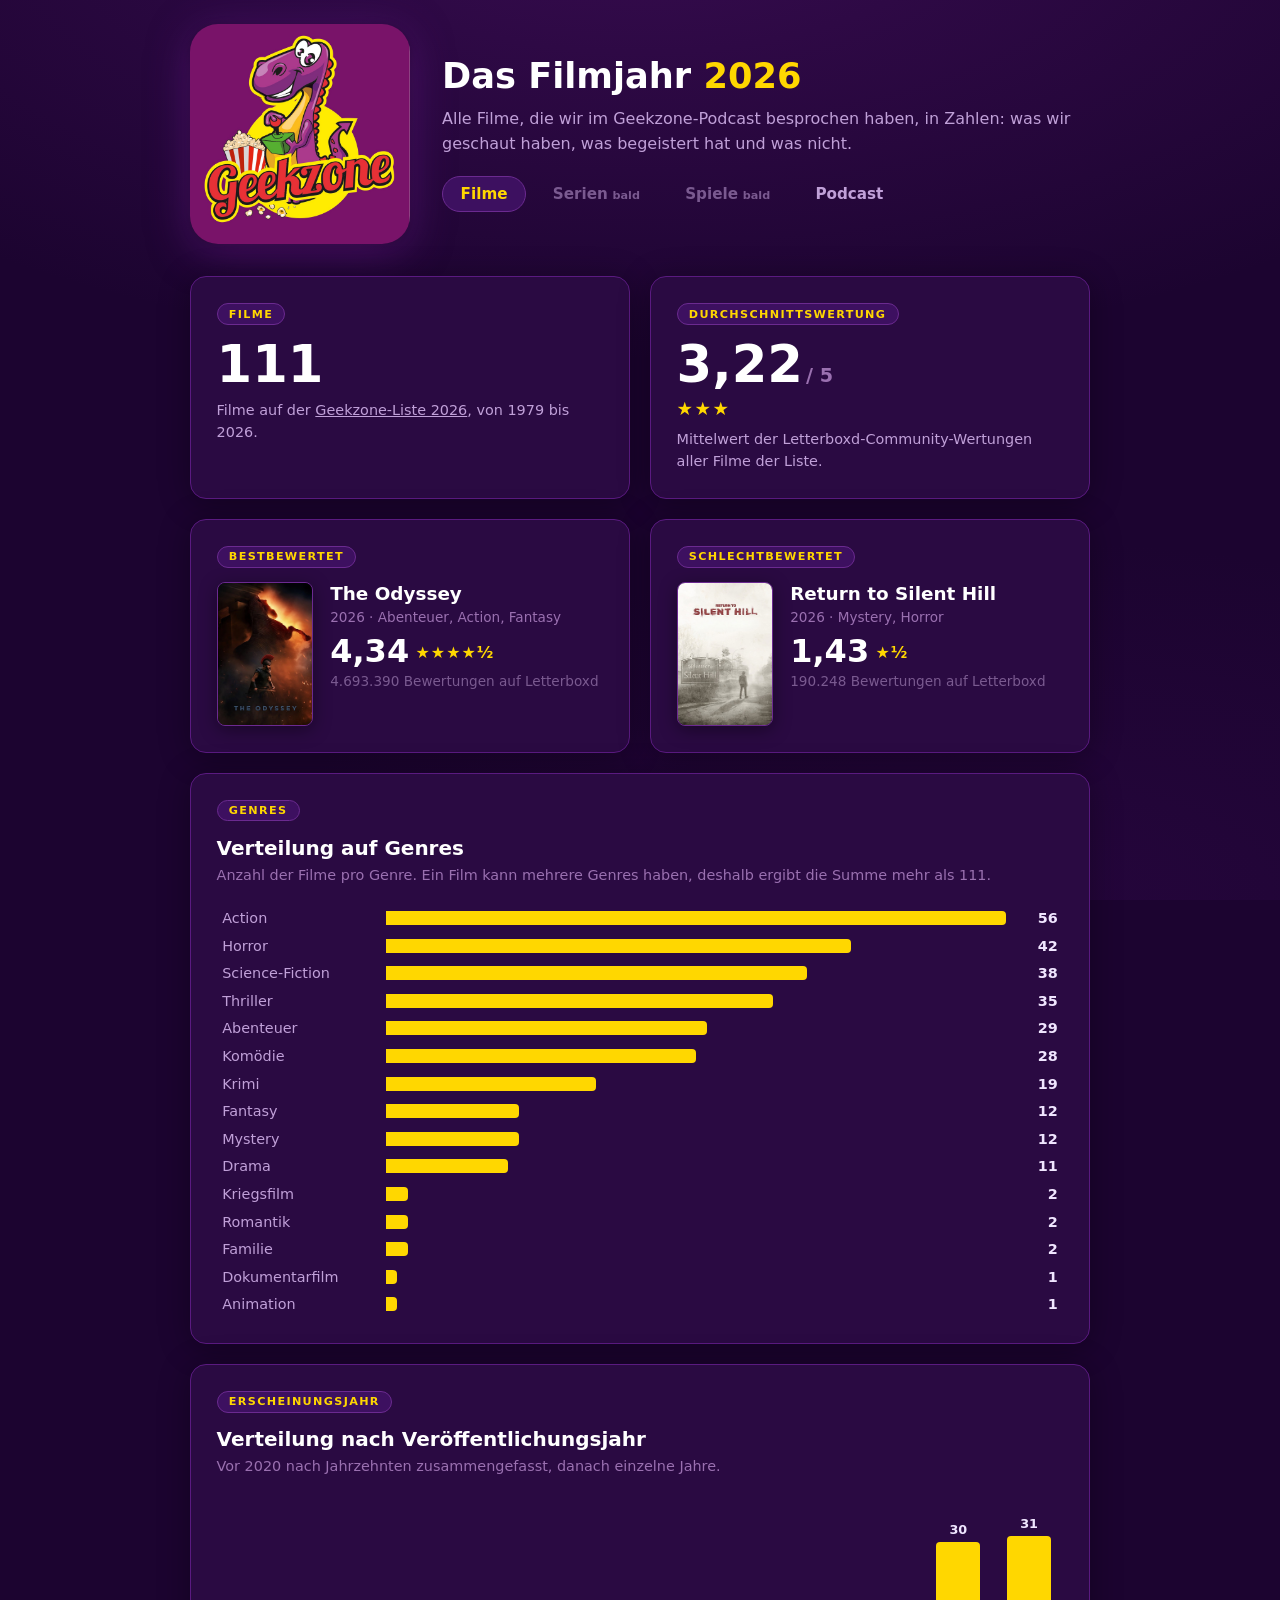
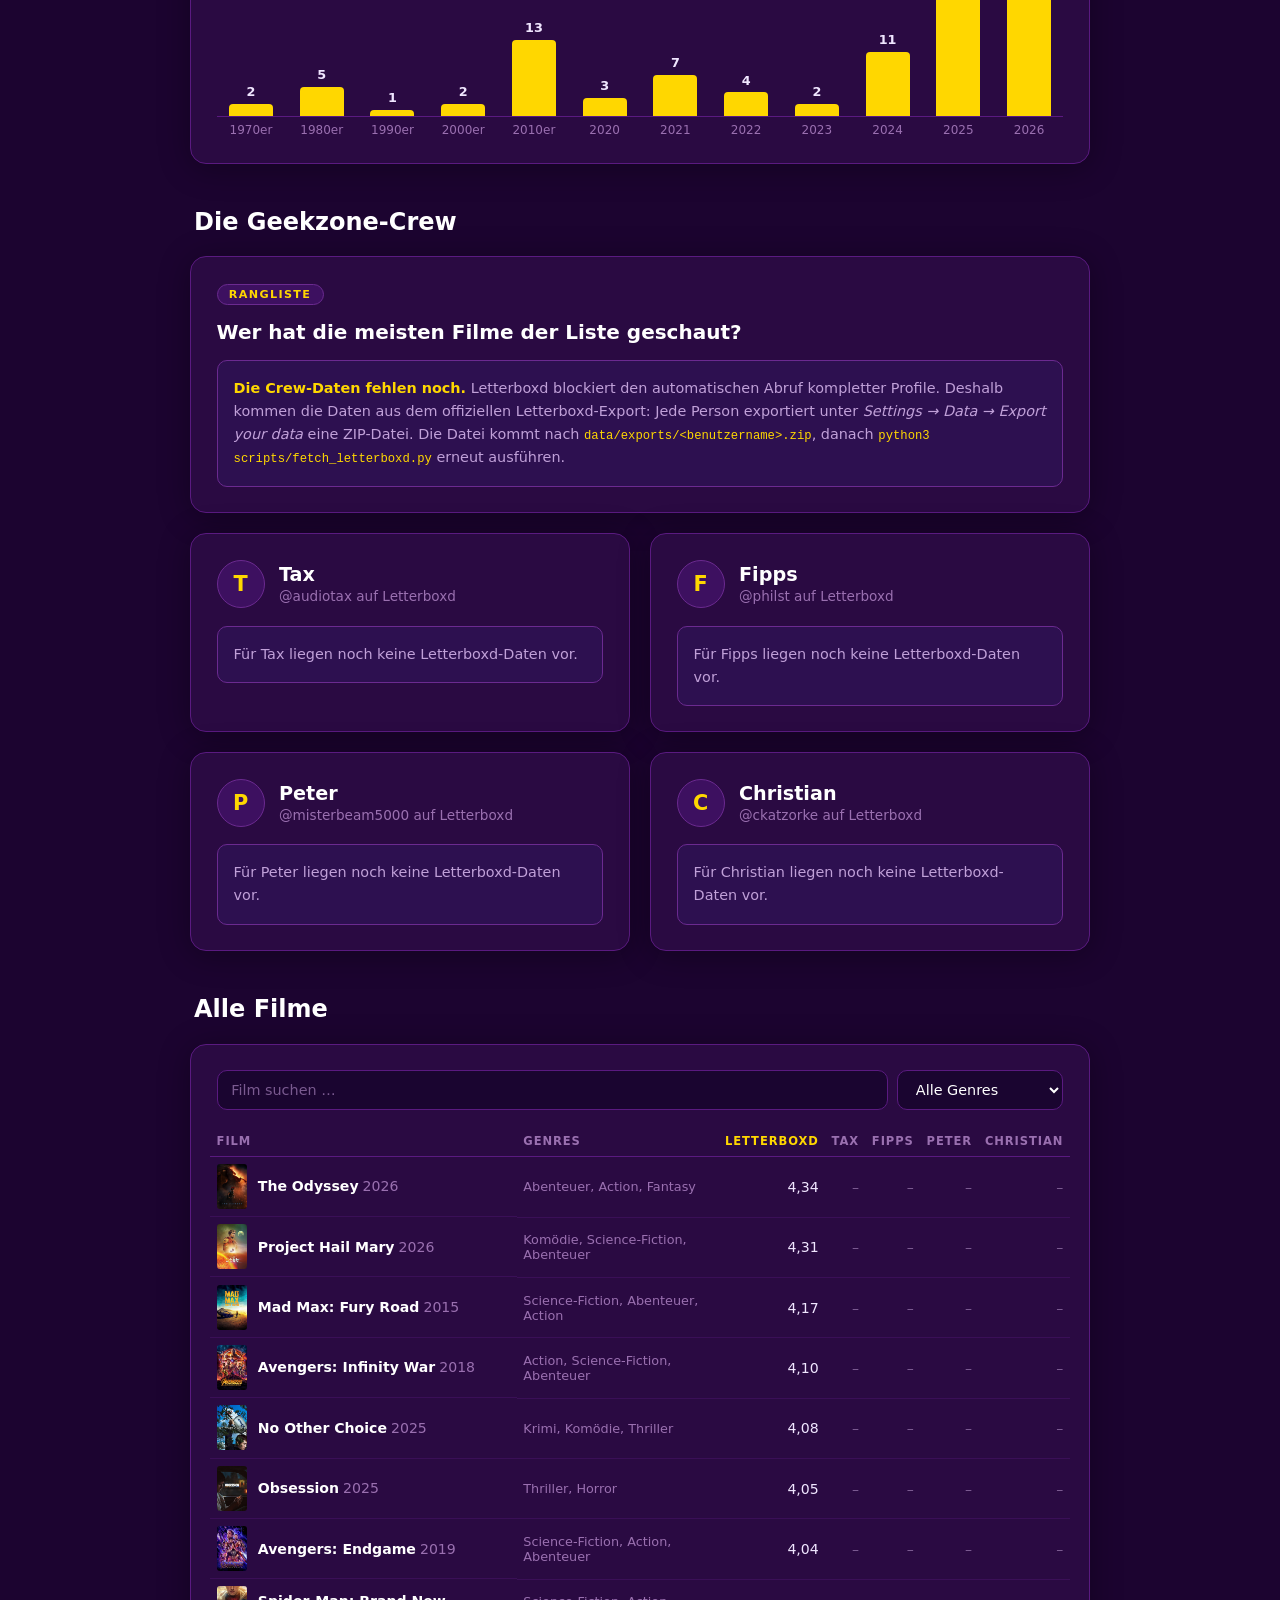
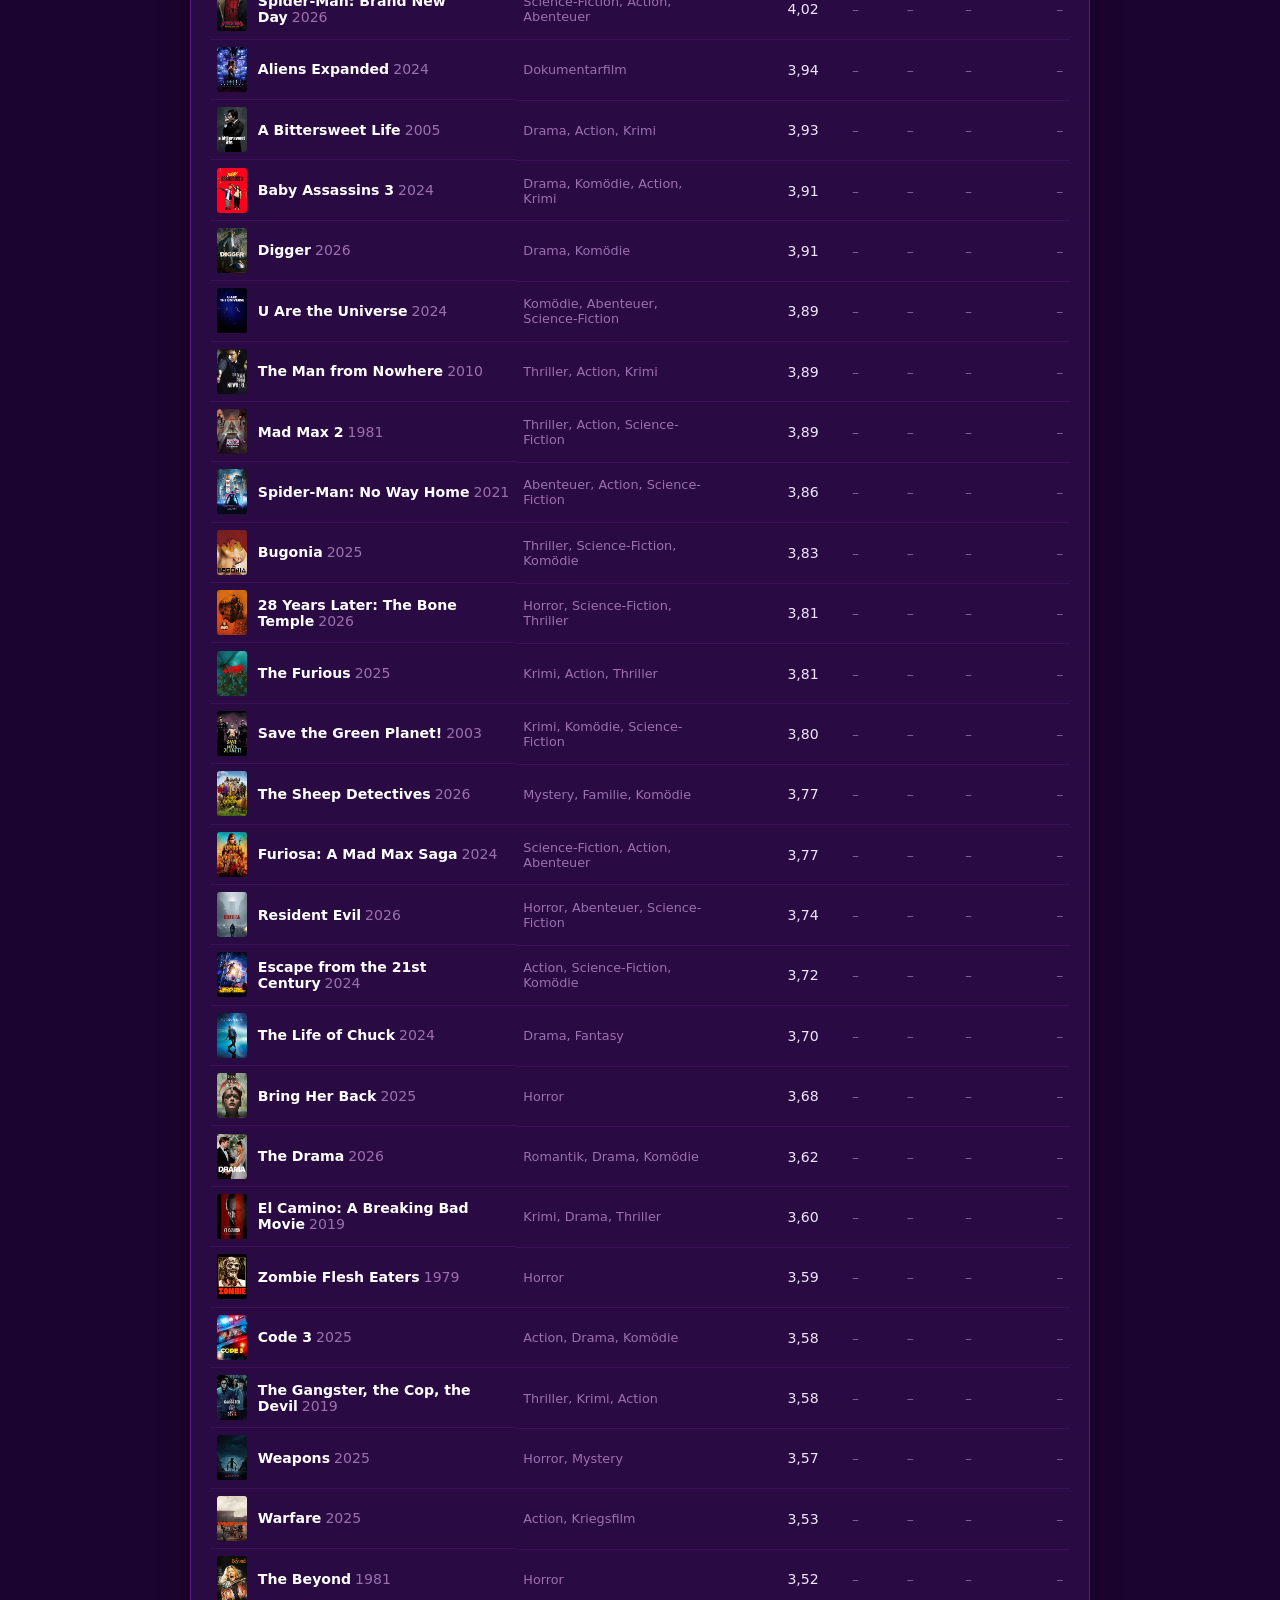
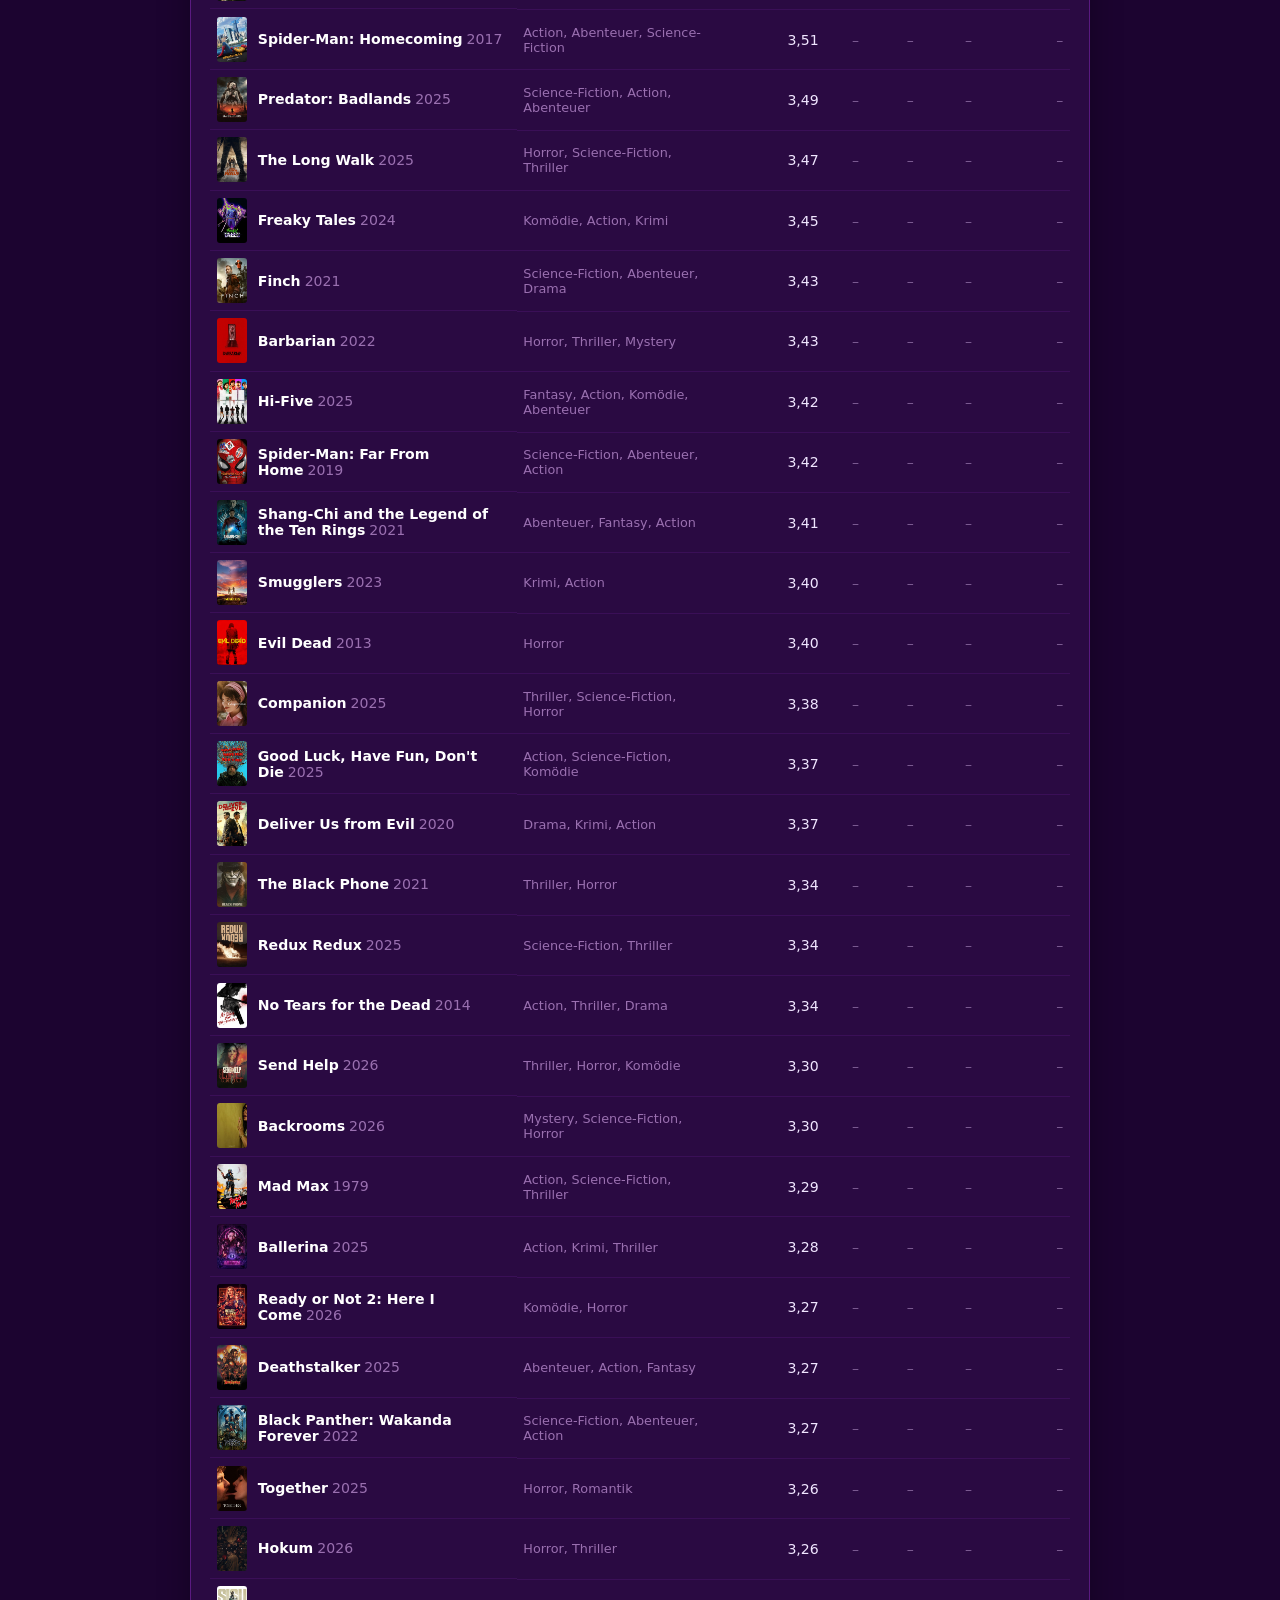
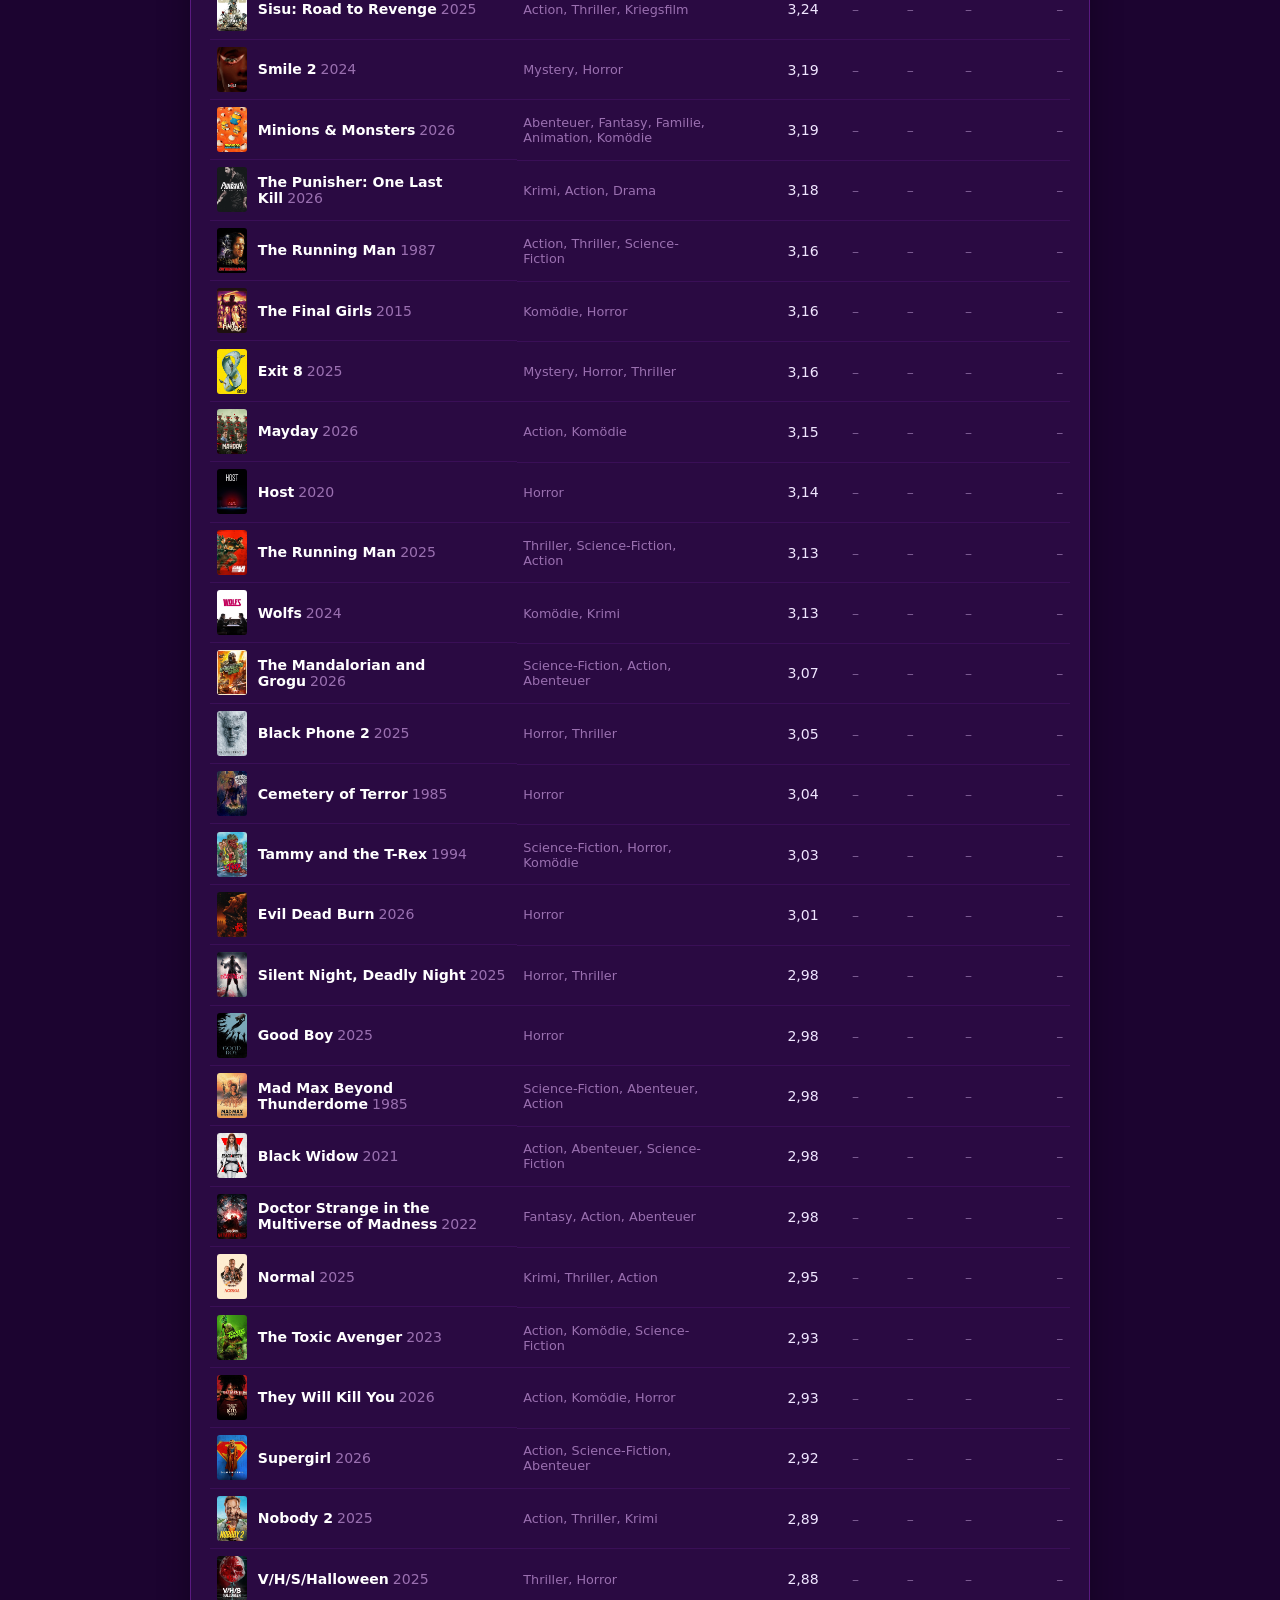
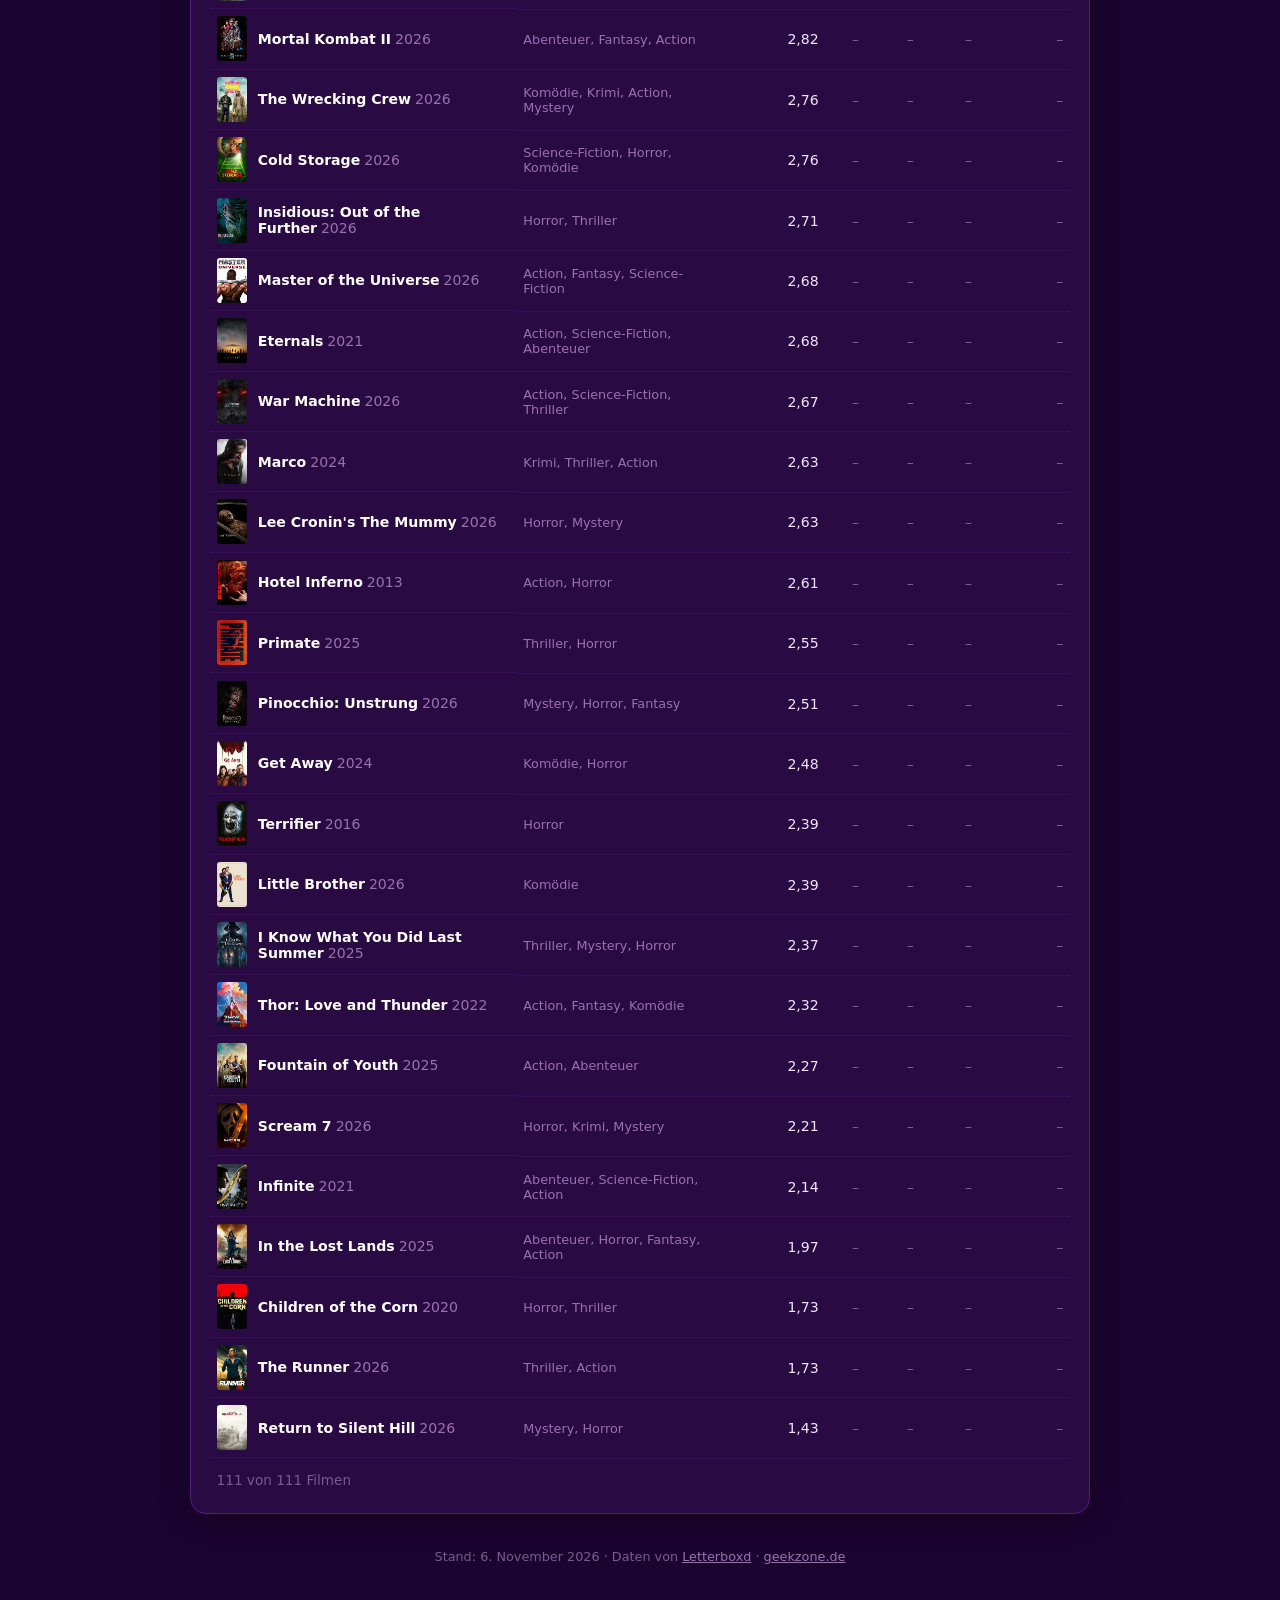
==== index.html @ 9881fae4 "initial" ====
<!doctype html>
<html lang="de">
<head>
<meta charset="utf-8">
<meta name="viewport" content="width=device-width, initial-scale=1">
<title>Geekzone Filmjahr 2026</title>
<meta name="description" content="Der Jahresrückblick des Geekzone-Podcasts: alle besprochenen Filme 2026 in Zahlen.">
<link rel="icon" href="assets/logo.jpg">
<style>
  :root {
    --bg: #1c0430;
    --surface: #2a0a42;
    --surface-2: #1a0530;
    --chip: #3d1060;
    --border: #5a1a80;
    --border-2: #6b2a90;
    --ink: #f0e6ff;
    --ink-2: #c0a0d8;
    --ink-3: #9a70b0;
    --muted: #7a5a90;
    --gold: #FFD700;
    --gold-hi: #ffe033;
    --bar-track: #3d1060;
  }
  *, *::before, *::after { box-sizing: border-box; margin: 0; padding: 0; }
  html { -webkit-text-size-adjust: 100%; }
  body {
    font-family: system-ui, -apple-system, sans-serif;
    background: var(--bg);
    background-image:
      radial-gradient(ellipse 80% 50% at 50% -10%, #6b1a8c55, transparent),
      radial-gradient(ellipse 60% 40% at 80% 100%, #3d0a5c44, transparent);
    background-attachment: fixed;
    color: var(--ink);
    min-height: 100vh;
    display: flex;
    flex-direction: column;
    align-items: center;
    padding: 0 1rem 3rem;
  }
  a { color: inherit; }
  img { display: block; }

  /* Header – wie geekzone.de */
  .hero-header {
    width: 100%; max-width: 900px;
    display: flex; align-items: center; gap: 2rem;
    padding: 1.5rem 0 2rem;
  }
  .hero-logo { flex: 0 0 30%; max-width: 220px; }
  .hero-logo img {
    width: 100%; height: auto; aspect-ratio: 1;
    border-radius: 28px;
    box-shadow: 0 8px 40px #6b1a8c88, 0 2px 8px #00000066;
  }
  .hero-text { flex: 1; min-width: 0; }
  .hero-text h1 { font-size: 2.2rem; font-weight: 800; color: #fff; line-height: 1.15; margin-bottom: .6rem; }
  .hero-text h1 .yr { color: var(--gold); }
  .hero-text p { color: var(--ink-2); line-height: 1.6; margin-bottom: 1.2rem; }
  .hero-nav { display: flex; gap: .5rem; flex-wrap: wrap; }
  .hero-nav a, .hero-nav span {
    text-decoration: none; font-weight: 700; font-size: .95rem;
    padding: .5rem 1.1rem; border-radius: 999px;
    color: var(--ink-2); border: 1px solid transparent;
    transition: color .15s, border-color .15s, background .15s;
  }
  .hero-nav a:hover { color: #fff; }
  .hero-nav .active { color: var(--gold); background: var(--chip); border-color: var(--border-2); }
  .hero-nav .soon { color: var(--muted); cursor: default; }
  .hero-nav .soon small { font-weight: 600; font-size: .7rem; margin-left: .3rem; }
  @media (max-width: 680px) {
    .hero-header { flex-direction: column; text-align: center; padding-top: 1rem; gap: 1.2rem; }
    .hero-logo { flex: none; width: 45%; max-width: 170px; }
    .hero-text h1 { font-size: 1.8rem; }
    .hero-nav { justify-content: center; }
  }

  main { width: 100%; max-width: 900px; display: flex; flex-direction: column; gap: 1.25rem; }

  .card {
    background: var(--surface);
    border: 1px solid var(--border);
    border-radius: 16px;
    padding: 1.6rem;
    box-shadow: 0 4px 32px #00000055;
    min-width: 0;
  }
  .card-label {
    display: inline-block; font-size: .7rem; font-weight: 700;
    text-transform: uppercase; letter-spacing: .12em;
    color: var(--gold); background: var(--chip);
    border: 1px solid var(--border-2); border-radius: 999px;
    padding: .2rem .7rem; margin-bottom: .9rem;
  }
  h2 { font-size: 1.25rem; font-weight: 800; color: #fff; margin-bottom: .3rem; }
  .sub { color: var(--ink-3); font-size: .9rem; margin-bottom: 1.2rem; line-height: 1.5; }
  .muted { color: var(--muted); font-size: .85rem; }
  .section-title { margin: 1.5rem 0 -.25rem; padding: 0 .25rem; }
  .section-title h2 { font-size: 1.5rem; }

  /* KPI-Reihe */
  .kpis { display: grid; grid-template-columns: repeat(2, minmax(0, 1fr)); gap: 1.25rem; }
  .kpi .num { font-size: 3.2rem; font-weight: 800; color: #fff; line-height: 1; font-variant-numeric: tabular-nums; }
  .kpi .num small { font-size: 1.2rem; color: var(--ink-3); font-weight: 700; margin-left: .2rem; }
  .kpi .stars { color: var(--gold); font-size: 1.15rem; letter-spacing: .08em; margin-top: .5rem; }
  .kpi p { color: var(--ink-2); margin-top: .6rem; font-size: .9rem; line-height: 1.5; }

  /* Top / Flop */
  .duo { display: grid; grid-template-columns: repeat(2, minmax(0, 1fr)); gap: 1.25rem; }
  .feature { display: flex; gap: 1.1rem; align-items: flex-start; }
  .feature img {
    width: 96px; aspect-ratio: 2/3; height: auto; flex-shrink: 0;
    border-radius: 8px; border: 1px solid var(--border-2);
    box-shadow: 0 4px 18px #00000066; background: var(--surface-2);
  }
  .feature h3 { font-size: 1.15rem; font-weight: 800; color: #fff; line-height: 1.25; }
  .feature h3 a { text-decoration: none; }
  .feature h3 a:hover { color: var(--gold); }
  .feature .meta { color: var(--ink-3); font-size: .85rem; margin: .25rem 0 .6rem; }
  .feature .score { font-size: 2rem; font-weight: 800; color: #fff; font-variant-numeric: tabular-nums; line-height: 1; }
  .feature .score .stars { color: var(--gold); font-size: 1rem; margin-left: .4rem; letter-spacing: .06em; vertical-align: middle; }
  .feature + .feature { margin-top: 1rem; padding-top: 1rem; border-top: 1px solid var(--border); }

  @media (max-width: 680px) {
    .kpis, .duo { grid-template-columns: minmax(0, 1fr); }
    .card { padding: 1.25rem; }
    .kpi .num { font-size: 2.6rem; }
  }

  /* Balkendiagramme */
  .bars { display: flex; flex-direction: column; gap: 2px; }
  .bar-row {
    display: grid; grid-template-columns: 9.5rem minmax(0, 1fr) 2.5rem;
    align-items: center; gap: .75rem;
    padding: .3rem .35rem; border-radius: 6px; cursor: default;
  }
  .bar-row:hover, .bar-row:focus-visible { background: #ffffff0d; outline: none; }
  .bar-label { color: var(--ink-2); font-size: .9rem; white-space: nowrap; overflow: hidden; text-overflow: ellipsis; }
  .bar-track { height: 14px; position: relative; }
  .bar-fill {
    position: absolute; left: 0; top: 0; bottom: 0;
    background: var(--gold); border-radius: 0 4px 4px 0; min-width: 3px;
  }
  .bar-row:hover .bar-fill { background: var(--gold-hi); }
  .bar-val { text-align: right; color: var(--ink); font-weight: 700; font-size: .9rem; font-variant-numeric: tabular-nums; }
  @media (max-width: 480px) { .bar-row { grid-template-columns: 7rem minmax(0, 1fr) 2rem; gap: .5rem; } }

  /* Säulen (Jahre) */
  .cols {
    display: grid; grid-auto-flow: column; grid-auto-columns: minmax(0, 1fr);
    gap: 2px; align-items: end; height: 220px;
    border-bottom: 1px solid var(--border);
  }
  .col { height: 100%; display: flex; flex-direction: column; justify-content: flex-end; align-items: center; cursor: default; border-radius: 6px 6px 0 0; padding: 0 3px; }
  .col:hover, .col:focus-visible { background: #ffffff0d; outline: none; }
  .col .v { font-size: .8rem; font-weight: 700; color: var(--ink); margin-bottom: .3rem; font-variant-numeric: tabular-nums; }
  .col .fill { width: 100%; max-width: 44px; background: var(--gold); border-radius: 4px 4px 0 0; min-height: 3px; }
  .col:hover .fill { background: var(--gold-hi); }
  .col-labels { display: grid; grid-auto-flow: column; grid-auto-columns: minmax(0, 1fr); gap: 2px; margin-top: .4rem; }
  .col-labels span { text-align: center; color: var(--ink-3); font-size: .75rem; white-space: nowrap; overflow: hidden; text-overflow: ellipsis; }
  @media (max-width: 480px) { .col .v { font-size: .7rem; } .col-labels span { font-size: .62rem; } }

  /* Tooltip */
  .tip {
    position: fixed; z-index: 10; pointer-events: none;
    max-width: 300px; padding: .65rem .8rem;
    background: var(--surface-2); border: 1px solid var(--border-2); border-radius: 10px;
    box-shadow: 0 8px 28px #000000aa;
    font-size: .82rem; color: var(--ink-2); line-height: 1.45;
    opacity: 0; transition: opacity .1s;
  }
  .tip.on { opacity: 1; }
  .tip strong { color: #fff; display: block; margin-bottom: .2rem; font-size: .9rem; }
  .tip .gold { color: var(--gold); font-weight: 700; }

  /* Podcaster */
  .ranking { display: flex; flex-direction: column; gap: .7rem; margin-bottom: .4rem; }
  .rank-row { display: grid; grid-template-columns: 2rem 6.5rem minmax(0, 1fr) 4.5rem; align-items: center; gap: .75rem; }
  .rank-pos { font-weight: 800; color: var(--ink-3); font-size: 1rem; text-align: center; }
  .rank-row.first .rank-pos { color: var(--gold); font-size: 1.3rem; }
  .rank-name { font-weight: 700; color: #fff; }
  .rank-name a { text-decoration: none; }
  .rank-name a:hover { color: var(--gold); }
  .rank-track { height: 18px; background: var(--bar-track); border-radius: 4px; overflow: hidden; }
  .rank-fill { height: 100%; background: var(--gold); border-radius: 0 4px 4px 0; }
  .rank-val { text-align: right; font-weight: 700; font-variant-numeric: tabular-nums; }
  .rank-val small { color: var(--muted); font-weight: 600; }
  @media (max-width: 480px) { .rank-row { grid-template-columns: 1.5rem 4.8rem minmax(0, 1fr) 3.8rem; gap: .5rem; } }

  .people { display: grid; grid-template-columns: repeat(2, minmax(0, 1fr)); gap: 1.25rem; }
  @media (max-width: 680px) { .people { grid-template-columns: minmax(0, 1fr); } }
  .person-head { display: flex; align-items: center; gap: .9rem; margin-bottom: 1.1rem; }
  .avatar {
    width: 48px; height: 48px; border-radius: 50%; flex-shrink: 0;
    display: grid; place-items: center;
    background: var(--chip); border: 1.5px solid var(--border-2);
    color: var(--gold); font-weight: 800; font-size: 1.3rem;
  }
  .person-head h3 { font-size: 1.2rem; font-weight: 800; color: #fff; }
  .person-head a { color: var(--ink-3); font-size: .85rem; text-decoration: none; }
  .person-head a:hover { color: var(--gold); }
  .person-stats { display: flex; gap: 1.5rem; margin-bottom: 1.1rem; flex-wrap: wrap; }
  .person-stats div { display: flex; flex-direction: column; }
  .person-stats b { font-size: 1.6rem; font-weight: 800; color: #fff; font-variant-numeric: tabular-nums; line-height: 1.1; }
  .person-stats span { font-size: .75rem; color: var(--ink-3); text-transform: uppercase; letter-spacing: .08em; }
  .pick { display: flex; gap: .8rem; align-items: center; padding: .6rem 0; border-top: 1px solid var(--border); }
  .pick img { width: 42px; aspect-ratio: 2/3; height: auto; border-radius: 5px; border: 1px solid var(--border-2); flex-shrink: 0; background: var(--surface-2); }
  .pick .tag { font-size: .68rem; font-weight: 700; text-transform: uppercase; letter-spacing: .1em; color: var(--ink-3); }
  .pick .t { color: #fff; font-weight: 700; line-height: 1.3; }
  .pick .t a { text-decoration: none; }
  .pick .t a:hover { color: var(--gold); }
  .pick .r { color: var(--gold); font-size: .85rem; white-space: nowrap; }
  .pick .more { color: var(--muted); font-size: .8rem; }
  .info-box {
    background: #2d1050; border: 1px solid var(--border-2); border-radius: 10px;
    padding: 1rem; color: var(--ink-2); font-size: .9rem; line-height: 1.6;
  }
  .info-box strong { color: var(--gold); }
  .info-box code { color: var(--gold); font-size: .85em; }

  /* Filmtabelle */
  .controls { display: flex; gap: .6rem; flex-wrap: wrap; margin-bottom: 1rem; }
  .controls input, .controls select {
    padding: .6rem .85rem; background: var(--surface-2);
    border: 1.5px solid var(--border); border-radius: 10px;
    color: #fff; font: inherit; font-size: .9rem; outline: none;
  }
  .controls input { flex: 1; min-width: 0; }
  .controls input:focus, .controls select:focus { border-color: var(--gold); }
  .controls input::placeholder { color: var(--muted); }
  .table-wrap { overflow-x: auto; margin: 0 -.4rem; }
  table { width: 100%; border-collapse: collapse; font-size: .88rem; }
  th {
    text-align: left; color: var(--ink-3); font-size: .72rem; font-weight: 700;
    text-transform: uppercase; letter-spacing: .08em;
    padding: .5rem .4rem; border-bottom: 1px solid var(--border); white-space: nowrap;
  }
  th button { all: unset; cursor: pointer; }
  th button:hover, th button:focus-visible { color: var(--gold); }
  th[aria-sort] button { color: var(--gold); }
  th.n, td.n { text-align: right; }
  td { padding: .45rem .4rem; border-bottom: 1px solid #5a1a8055; vertical-align: middle; }
  tr:hover td { background: #ffffff08; }
  td.film { display: flex; gap: .7rem; align-items: center; min-width: 210px; }
  td.film img { width: 30px; aspect-ratio: 2/3; height: auto; border-radius: 3px; flex-shrink: 0; }
  td.film a { color: #fff; font-weight: 700; text-decoration: none; }
  td.film a:hover { color: var(--gold); }
  td.film .y { color: var(--ink-3); font-weight: 400; margin-left: .25rem; }
  td.g { color: var(--ink-3); font-size: .8rem; min-width: 130px; }
  td.n { font-variant-numeric: tabular-nums; white-space: nowrap; }
  td .na { color: var(--muted); }
  td .seen { color: var(--ink-3); }
  td .top { color: var(--gold); font-weight: 700; }

  footer { width: 100%; max-width: 900px; margin-top: 2rem; text-align: center; color: var(--muted); font-size: .8rem; line-height: 1.7; }
  footer a { color: var(--ink-3); }
  footer a:hover { color: var(--gold); }
</style>
</head>
<body>

<header class="hero-header">
  <a href="https://www.geekzone.de/" class="hero-logo"><img src="assets/logo.jpg" alt="Geekzone"></a>
  <div class="hero-text">
    <h1>Das Filmjahr <span class="yr" id="yr">2026</span></h1>
    <p id="intro">Alle Filme, die wir im Geekzone-Podcast besprochen haben, in Zahlen: was wir geschaut haben, was begeistert hat und was nicht.</p>
    <nav class="hero-nav" aria-label="Rubriken">
      <span class="active">Filme</span>
      <span class="soon">Serien<small>bald</small></span>
      <span class="soon">Spiele<small>bald</small></span>
      <a href="https://www.geekzone.de/">Podcast</a>
    </nav>
  </div>
</header>

<main id="app">
  <noscript><div class="card"><p>Diese Seite braucht JavaScript.</p></div></noscript>
</main>

<footer id="footer"></footer>
<div class="tip" id="tip" role="tooltip"></div>

<script src="data/films-2026.js"></script>
<script>
(() => {
  const D = window.GZ_FILMS;
  const app = document.getElementById('app');
  if (!D) { app.innerHTML = '<div class="card"><p>Keine Daten gefunden. Bitte <code>python3 scripts/fetch_letterboxd.py</code> ausführen.</p></div>'; return; }

  const GENRE_DE = {
    'Action': 'Action', 'Adventure': 'Abenteuer', 'Animation': 'Animation', 'Comedy': 'Komödie',
    'Crime': 'Krimi', 'Documentary': 'Dokumentarfilm', 'Drama': 'Drama', 'Family': 'Familie',
    'Fantasy': 'Fantasy', 'History': 'Historie', 'Horror': 'Horror', 'Music': 'Musik',
    'Mystery': 'Mystery', 'Romance': 'Romantik', 'Science Fiction': 'Science-Fiction',
    'Thriller': 'Thriller', 'TV Movie': 'TV-Film', 'War': 'Kriegsfilm', 'Western': 'Western'
  };
  const gde = g => GENRE_DE[g] || g;
  const esc = s => String(s ?? '').replace(/[&<>"']/g, c => ({ '&': '&amp;', '<': '&lt;', '>': '&gt;', '"': '&quot;', "'": '&#39;' }[c]));
  const num = (v, d = 2) => v == null ? '–' : v.toLocaleString('de-DE', { minimumFractionDigits: d, maximumFractionDigits: d });
  const stars = v => {
    if (v == null) return '';
    const r = Math.round(v * 2) / 2;
    return '★'.repeat(Math.floor(r)) + (r % 1 ? '½' : '');
  };
  const bySlug = Object.fromEntries(D.films.map(f => [f.slug, f]));
  const S = D.stats;
  const people = D.podcasters;
  const order = ['audiotax', 'philst', 'misterbeam5000', 'ckatzorke'];
  const nameOf = Object.fromEntries(people.map(p => [p.user, p.name]));
  const fmtDate = iso => new Date(iso + 'T12:00:00').toLocaleDateString('de-DE', { day: 'numeric', month: 'long', year: 'numeric' });

  document.getElementById('yr').textContent = D.year;
  document.title = `Geekzone Filmjahr ${D.year}`;

  /* ---------- Bausteine ---------- */
  const feature = (f, label) => `
    <div class="feature">
      <a href="${esc(f.url)}" target="_blank" rel="noopener"><img src="${esc(f.poster)}" alt="" loading="lazy" width="96" height="144"></a>
      <div>
        <h3><a href="${esc(f.url)}" target="_blank" rel="noopener">${esc(f.title)}</a></h3>
        <div class="meta">${f.year ?? ''}${f.genres.length ? ' · ' + f.genres.slice(0, 3).map(gde).join(', ') : ''}</div>
        <div class="score">${num(f.lbRating)}<span class="stars" aria-hidden="true">${stars(f.lbRating)}</span></div>
        <div class="muted" style="margin-top:.4rem">${label}</div>
      </div>
    </div>`;

  const ex = S.lbExtremes;
  const ratingsCount = f => f.lbRatingCount ? `${f.lbRatingCount.toLocaleString('de-DE')} Bewertungen auf Letterboxd` : 'Letterboxd-Community';

  /* ---------- Jahre gruppieren: Jahrzehnte vor 2020, danach einzelne Jahre ---------- */
  const yearBuckets = (() => {
    const m = new Map();
    for (const f of D.films) {
      if (!f.year) continue;
      const key = f.year < 2020 ? `${Math.floor(f.year / 10) * 10}er` : String(f.year);
      const sortKey = f.year < 2020 ? Math.floor(f.year / 10) * 10 : f.year;
      if (!m.has(key)) m.set(key, { label: key, sort: sortKey, films: [] });
      m.get(key).films.push(f);
    }
    // Lücken bei Jahrzehnten/Jahren auffüllen, damit die Zeitachse ehrlich bleibt
    const keys = [...m.values()].map(b => b.sort);
    const min = Math.min(...keys), out = [];
    for (let d = Math.floor(min / 10) * 10; d < 2020; d += 10) { const k = `${d}er`; out.push(m.get(k) || { label: k, sort: d, films: [] }); }
    for (let y = 2020; y <= D.year; y++) { const k = String(y); out.push(m.get(k) || { label: k, sort: y, films: [] }); }
    return out;
  })();

  const genreFilms = g => D.films.filter(f => f.genres.includes(g));
  const titleList = (films, max = 8) => {
    const s = films.slice().sort((a, b) => (b.lbRating ?? 0) - (a.lbRating ?? 0));
    return s.slice(0, max).map(f => esc(f.title)).join('<br>') + (s.length > max ? `<br><span class="muted">… und ${s.length - max} weitere</span>` : '');
  };

  /* ---------- Podcaster ---------- */
  const anyData = people.some(p => p.hasData);
  const maxWatched = D.films.length;
  const ranking = people.slice().sort((a, b) => b.watched - a.watched);
  const pick = (slugs, value, tag) => {
    if (!slugs || !slugs.length) return `<div class="pick"><div><div class="tag">${tag}</div><div class="muted">noch nichts bewertet</div></div></div>`;
    const f = bySlug[slugs[0]];
    const more = slugs.length > 1 ? `<div class="more">gleichauf mit ${slugs.slice(1, 4).map(s => esc(bySlug[s].title)).join(', ')}${slugs.length > 4 ? ` und ${slugs.length - 4} weiteren` : ''}</div>` : '';
    return `<div class="pick">
      <img src="${esc(f.poster)}" alt="" loading="lazy" width="42" height="63">
      <div style="min-width:0">
        <div class="tag">${tag}</div>
        <div class="t"><a href="${esc(f.url)}" target="_blank" rel="noopener">${esc(f.title)}</a> <span class="r">${stars(value)} ${num(value, 1)}</span></div>
        ${more}
      </div></div>`;
  };

  const personCard = p => `
    <article class="card">
      <div class="person-head">
        <div class="avatar" aria-hidden="true">${esc(p.name[0])}</div>
        <div><h3>${esc(p.name)}</h3><a href="${esc(p.profile)}" target="_blank" rel="noopener">@${esc(p.user)} auf Letterboxd</a></div>
      </div>
      ${p.hasData ? `
      <div class="person-stats">
        <div><b>${p.watched}</b><span>gesehen</span></div>
        <div><b>${p.rated}</b><span>bewertet</span></div>
        <div><b>${num(p.avgRating)}</b><span>Ø Wertung</span></div>
      </div>
      ${pick(p.best, p.bestValue, 'Höchste Wertung')}
      ${pick(p.worst, p.worstValue, 'Niedrigste Wertung')}`
      : `<div class="info-box">Für ${esc(p.name)} liegen noch keine Letterboxd-Daten vor.</div>`}
    </article>`;

  /* ---------- Rendern ---------- */
  app.innerHTML = `
    <section class="kpis">
      <div class="card kpi">
        <span class="card-label">Filme</span>
        <div class="num">${S.count}</div>
        <p>Filme auf der <a href="${esc(D.listUrl)}" target="_blank" rel="noopener">Geekzone-Liste ${D.year}</a>, von ${Math.min(...D.films.map(f => f.year).filter(Boolean))} bis ${Math.max(...D.films.map(f => f.year).filter(Boolean))}.</p>
      </div>
      <div class="card kpi">
        <span class="card-label">Durchschnittswertung</span>
        <div class="num">${num(S.avgLbRating)}<small>/ 5</small></div>
        <div class="stars" aria-hidden="true">${stars(S.avgLbRating)}</div>
        <p>Mittelwert der Letterboxd-Community-Wertungen aller Filme der Liste.</p>
      </div>
    </section>

    <section class="duo">
      <div class="card">
        <span class="card-label">Bestbewertet</span>
        ${ex.best.map(s => feature(bySlug[s], ratingsCount(bySlug[s]))).join('')}
      </div>
      <div class="card">
        <span class="card-label">Schlechtbewertet</span>
        ${ex.worst.map(s => feature(bySlug[s], ratingsCount(bySlug[s]))).join('')}
      </div>
    </section>

    <section class="card">
      <span class="card-label">Genres</span>
      <h2>Verteilung auf Genres</h2>
      <p class="sub">Anzahl der Filme pro Genre. Ein Film kann mehrere Genres haben, deshalb ergibt die Summe mehr als ${S.count}.</p>
      <div class="bars" id="genres">
        ${(() => { const max = S.genres[0][1]; return S.genres.map(([g, n]) => `
          <div class="bar-row" tabindex="0" data-tip="genre" data-key="${esc(g)}">
            <span class="bar-label">${esc(gde(g))}</span>
            <span class="bar-track"><span class="bar-fill" style="width:${(n / max * 100).toFixed(1)}%"></span></span>
            <span class="bar-val">${n}</span>
          </div>`).join(''); })()}
      </div>
    </section>

    <section class="card">
      <span class="card-label">Erscheinungsjahr</span>
      <h2>Verteilung nach Veröffentlichungsjahr</h2>
      <p class="sub">Vor 2020 nach Jahrzehnten zusammengefasst, danach einzelne Jahre.</p>
      ${(() => { const max = Math.max(...yearBuckets.map(b => b.films.length)); return `
      <div class="cols" id="years">
        ${yearBuckets.map((b, i) => `
          <div class="col" tabindex="0" data-tip="year" data-key="${i}" aria-label="${esc(b.label)}: ${b.films.length} Filme">
            ${b.films.length ? `<span class="v">${b.films.length}</span>` : ''}
            <span class="fill" style="height:${b.films.length ? (b.films.length / max * 82).toFixed(1) : 0}%;${b.films.length ? '' : 'min-height:0'}"></span>
          </div>`).join('')}
      </div>
      <div class="col-labels" aria-hidden="true">${yearBuckets.map(b => `<span>${esc(b.label)}</span>`).join('')}</div>`; })()}
    </section>

    <div class="section-title"><h2>Die Geekzone-Crew</h2></div>

    <section class="card">
      <span class="card-label">Rangliste</span>
      <h2>Wer hat die meisten Filme der Liste geschaut?</h2>
      ${anyData ? `
      <p class="sub">Gesehene Filme von ${maxWatched} auf der Liste, unabhängig davon, wann sie geschaut wurden.</p>
      <div class="ranking">
        ${ranking.map((p, i) => `
          <div class="rank-row${i === 0 && p.watched > 0 ? ' first' : ''}">
            <span class="rank-pos">${p.hasData ? (i === 0 ? '🏆' : i + 1) : '–'}</span>
            <span class="rank-name"><a href="${esc(p.profile)}" target="_blank" rel="noopener">${esc(p.name)}</a></span>
            <span class="rank-track"><span class="rank-fill" style="width:${(p.watched / maxWatched * 100).toFixed(1)}%"></span></span>
            <span class="rank-val">${p.hasData ? `${p.watched} <small>(${Math.round(p.watched / maxWatched * 100)} %)</small>` : '<small>keine Daten</small>'}</span>
          </div>`).join('')}
      </div>` : `
      <div class="info-box" style="margin-top:1rem">
        <strong>Die Crew-Daten fehlen noch.</strong> Letterboxd blockiert den automatischen Abruf kompletter Profile.
        Deshalb kommen die Daten aus dem offiziellen Letterboxd-Export: Jede Person exportiert unter
        <em>Settings → Data → Export your data</em> eine ZIP-Datei. Die Datei kommt nach <code>data/exports/&lt;benutzername&gt;.zip</code>,
        danach <code>python3 scripts/fetch_letterboxd.py</code> erneut ausführen.
      </div>`}
    </section>

    <section class="people">
      ${order.map(u => people.find(p => p.user === u)).map(personCard).join('')}
    </section>

    <div class="section-title"><h2>Alle Filme</h2></div>
    <section class="card">
      <div class="controls">
        <input type="search" id="q" placeholder="Film suchen …" aria-label="Film suchen">
        <select id="genre" aria-label="Nach Genre filtern">
          <option value="">Alle Genres</option>
          ${S.genres.map(([g]) => `<option value="${esc(g)}">${esc(gde(g))}</option>`).join('')}
        </select>
      </div>
      <div class="table-wrap">
        <table>
          <thead><tr>
            <th data-k="title"><button>Film</button></th>
            <th>Genres</th>
            <th class="n" data-k="lbRating"><button>Letterboxd</button></th>
            ${order.map(u => `<th class="n" data-k="u:${u}"><button>${esc(nameOf[u])}</button></th>`).join('')}
          </tr></thead>
          <tbody id="rows"></tbody>
        </table>
      </div>
      <p class="muted" id="count" style="margin-top:.8rem"></p>
    </section>
  `;

  document.getElementById('footer').innerHTML = `
    Stand: ${fmtDate(D.generated)} · Daten von <a href="${esc(D.listUrl)}" target="_blank" rel="noopener">Letterboxd</a> ·
    <a href="https://www.geekzone.de/">geekzone.de</a>`;

  /* ---------- Tooltips ---------- */
  const tip = document.getElementById('tip');
  const tipHtml = el => {
    if (el.dataset.tip === 'genre') {
      const g = el.dataset.key, fs = genreFilms(g);
      return `<strong>${esc(gde(g))}</strong><span class="gold">${fs.length} Filme</span> · ${Math.round(fs.length / S.count * 100)} % der Liste<br>${titleList(fs)}`;
    }
    const b = yearBuckets[+el.dataset.key];
    if (!b.films.length) return `<strong>${esc(b.label)}</strong>Keine Filme`;
    return `<strong>${esc(b.label)}</strong><span class="gold">${b.films.length} ${b.films.length === 1 ? 'Film' : 'Filme'}</span><br>${titleList(b.films)}`;
  };
  const place = (x, y) => {
    const r = tip.getBoundingClientRect();
    let left = x + 14, top = y + 14;
    if (left + r.width > innerWidth - 8) left = x - r.width - 14;
    if (top + r.height > innerHeight - 8) top = y - r.height - 14;
    tip.style.left = Math.max(8, left) + 'px';
    tip.style.top = Math.max(8, top) + 'px';
  };
  const show = (el, x, y) => { tip.innerHTML = tipHtml(el); tip.classList.add('on'); place(x, y); };
  const hide = () => tip.classList.remove('on');
  app.addEventListener('pointermove', e => {
    const el = e.target.closest('[data-tip]');
    if (el) show(el, e.clientX, e.clientY); else hide();
  });
  app.addEventListener('pointerleave', hide);
  app.addEventListener('focusin', e => {
    const el = e.target.closest('[data-tip]');
    if (!el) return;
    const r = el.getBoundingClientRect();
    show(el, r.left + r.width / 2, r.top + r.height / 2);
  });
  app.addEventListener('focusout', hide);
  addEventListener('scroll', hide, { passive: true });

  /* ---------- Tabelle ---------- */
  let sortKey = 'lbRating', sortDir = -1;
  const val = (f, k) => k.startsWith('u:') ? f.ratings[k.slice(2)] : f[k];
  const cell = (f, u) => {
    if (!(u in f.ratings)) return '<span class="na">–</span>';
    const r = f.ratings[u];
    if (r == null) return '<span class="seen" title="gesehen, nicht bewertet">✓</span>';
    return `<span class="${r >= 4.5 ? 'top' : ''}">${num(r, 1)}</span>`;
  };
  const renderRows = () => {
    const q = document.getElementById('q').value.trim().toLowerCase();
    const g = document.getElementById('genre').value;
    const rows = D.films
      .filter(f => (!q || f.title.toLowerCase().includes(q)) && (!g || f.genres.includes(g)))
      .sort((a, b) => {
        let va = val(a, sortKey), vb = val(b, sortKey);
        if (sortKey === 'title') return sortDir * String(va).localeCompare(String(vb), 'de');
        if (va == null && vb == null) return 0;
        if (va == null) return 1;
        if (vb == null) return -1;
        return sortDir * (va - vb);
      });
    document.getElementById('rows').innerHTML = rows.map(f => `
      <tr>
        <td class="film"><img src="${esc(f.poster)}" alt="" loading="lazy" width="30" height="45"><span><a href="${esc(f.url)}" target="_blank" rel="noopener">${esc(f.title)}</a><span class="y">${f.year ?? ''}</span></span></td>
        <td class="g">${f.genres.map(gde).join(', ')}</td>
        <td class="n">${num(f.lbRating)}</td>
        ${order.map(u => `<td class="n">${cell(f, u)}</td>`).join('')}
      </tr>`).join('');
    document.getElementById('count').textContent = `${rows.length} von ${D.films.length} Filmen` + (anyData ? ' · ✓ = gesehen, aber nicht bewertet' : '');
    document.querySelectorAll('th[data-k]').forEach(th => {
      if (th.dataset.k === sortKey) th.setAttribute('aria-sort', sortDir > 0 ? 'ascending' : 'descending');
      else th.removeAttribute('aria-sort');
    });
  };
  document.querySelectorAll('th[data-k] button').forEach(btn => btn.addEventListener('click', () => {
    const k = btn.parentElement.dataset.k;
    if (k === sortKey) sortDir *= -1; else { sortKey = k; sortDir = k === 'title' ? 1 : -1; }
    renderRows();
  }));
  document.getElementById('q').addEventListener('input', renderRows);
  document.getElementById('genre').addEventListener('change', renderRows);
  renderRows();
})();
</script>
</body>
</html>
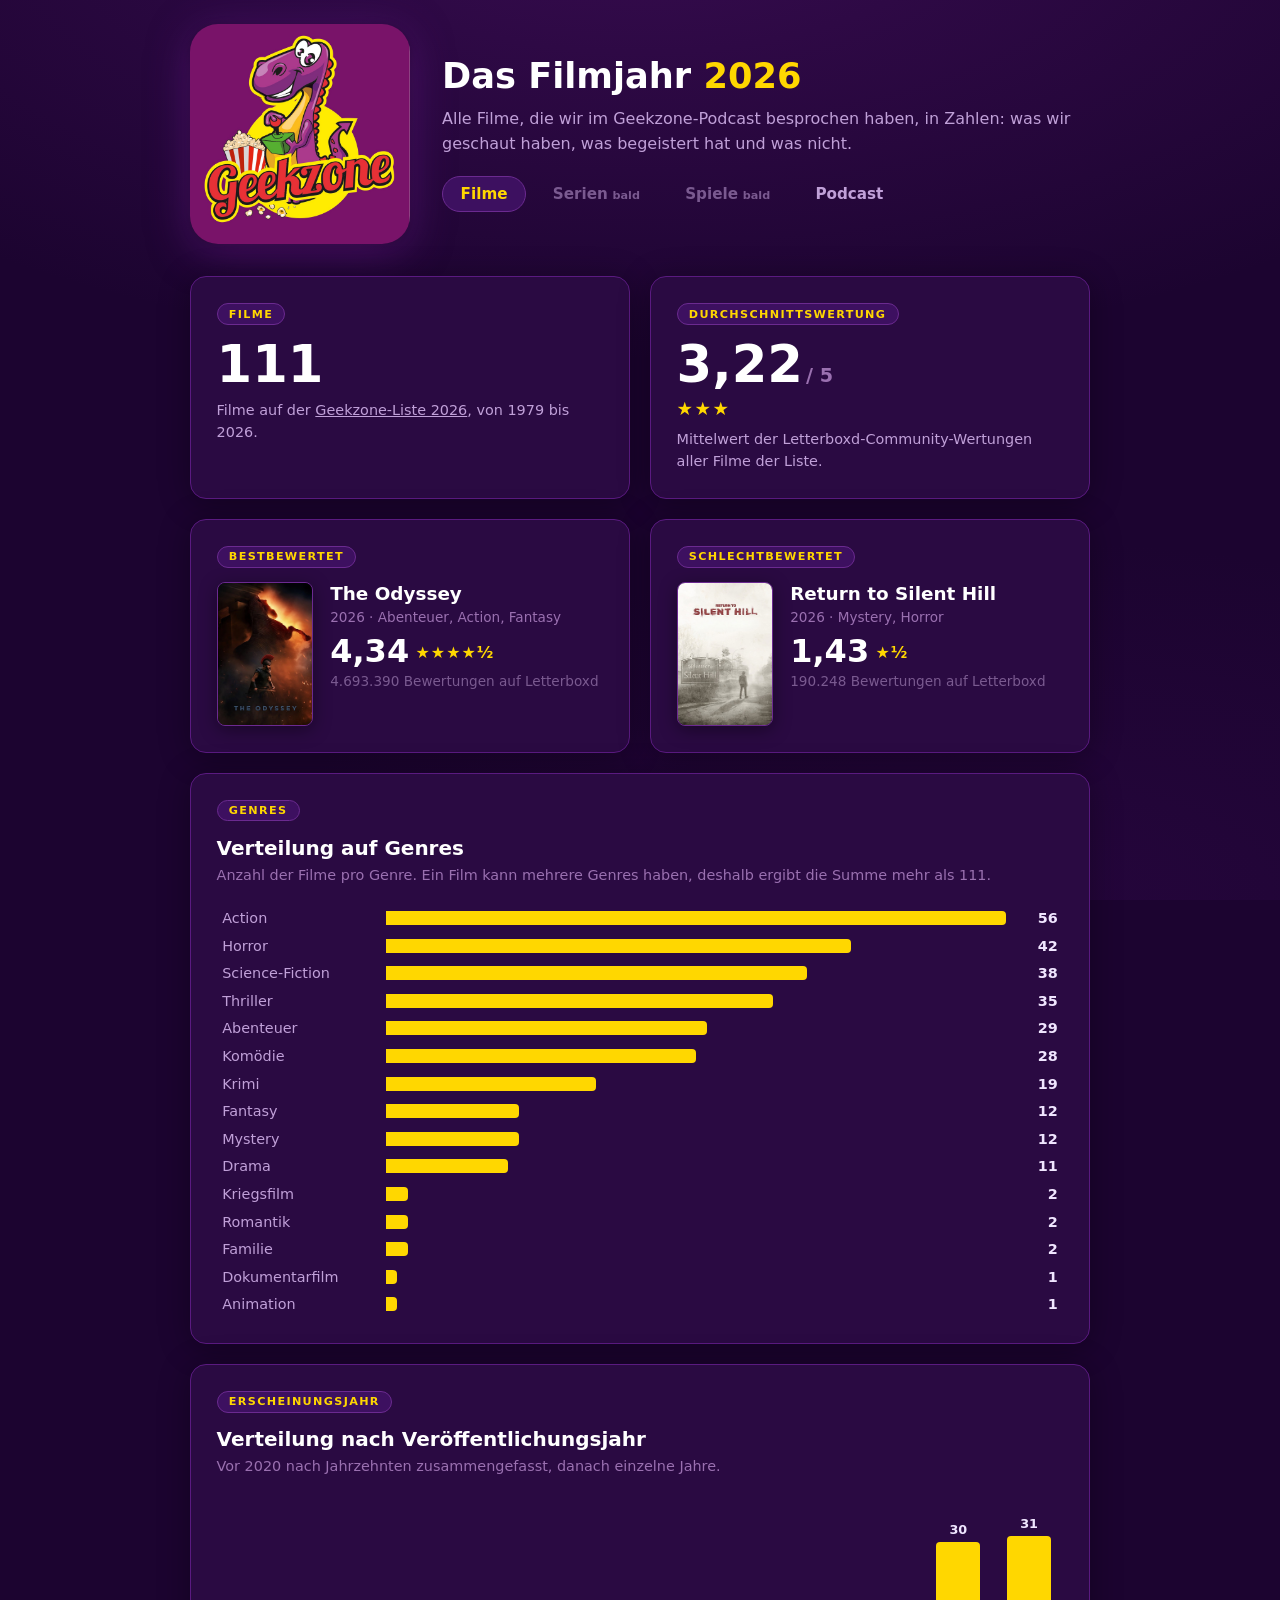
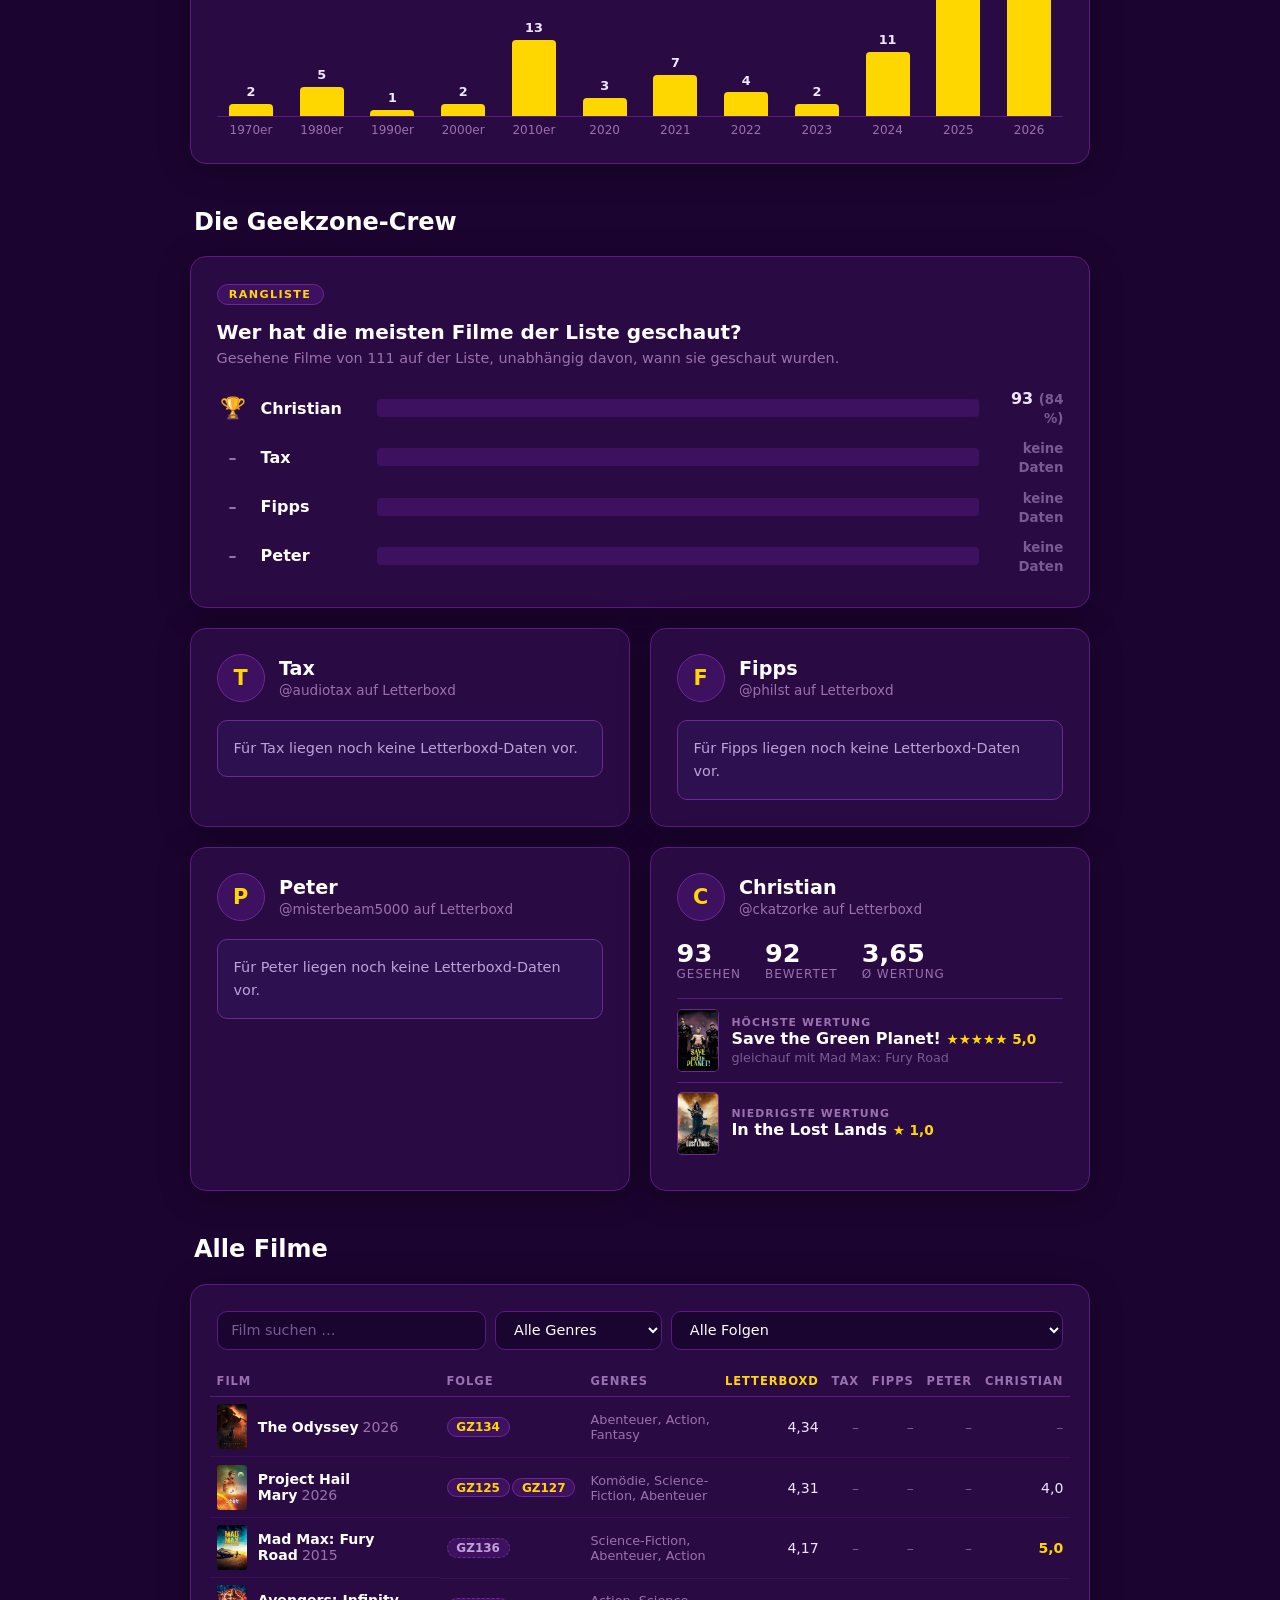
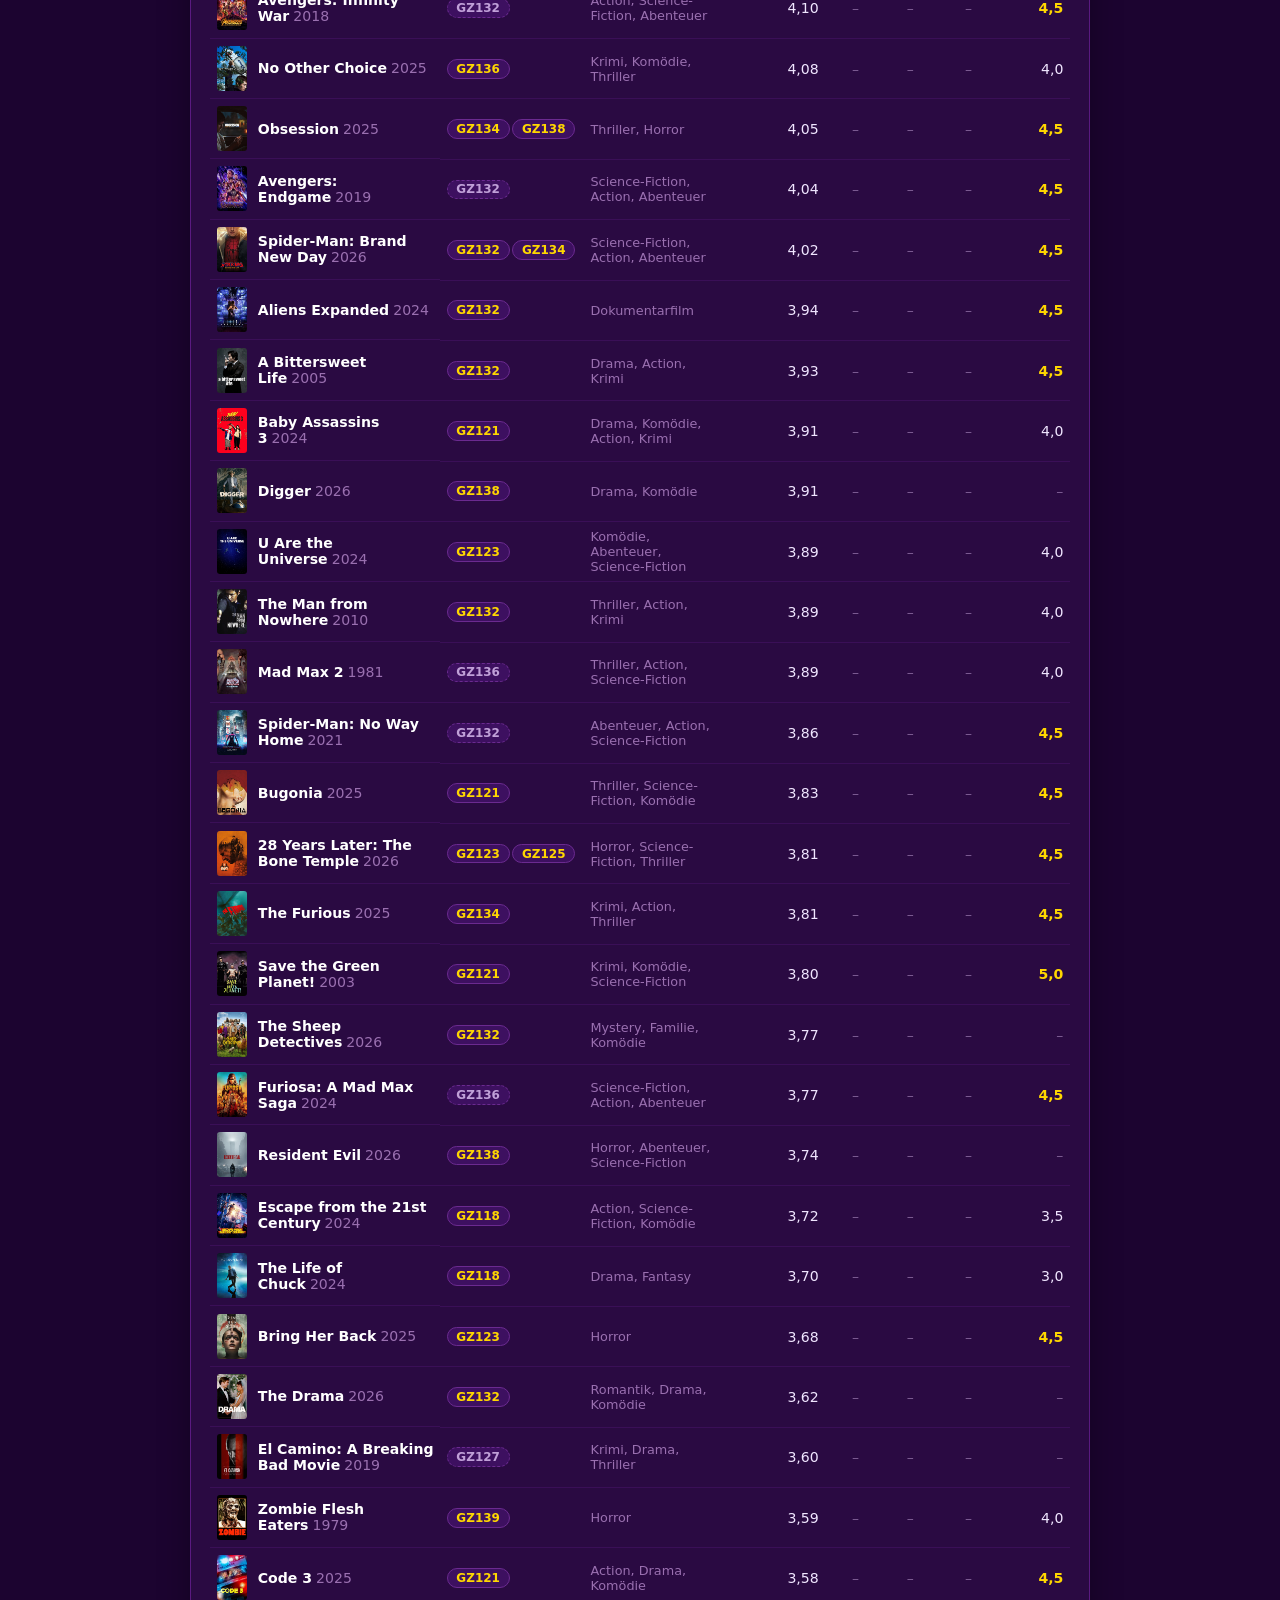
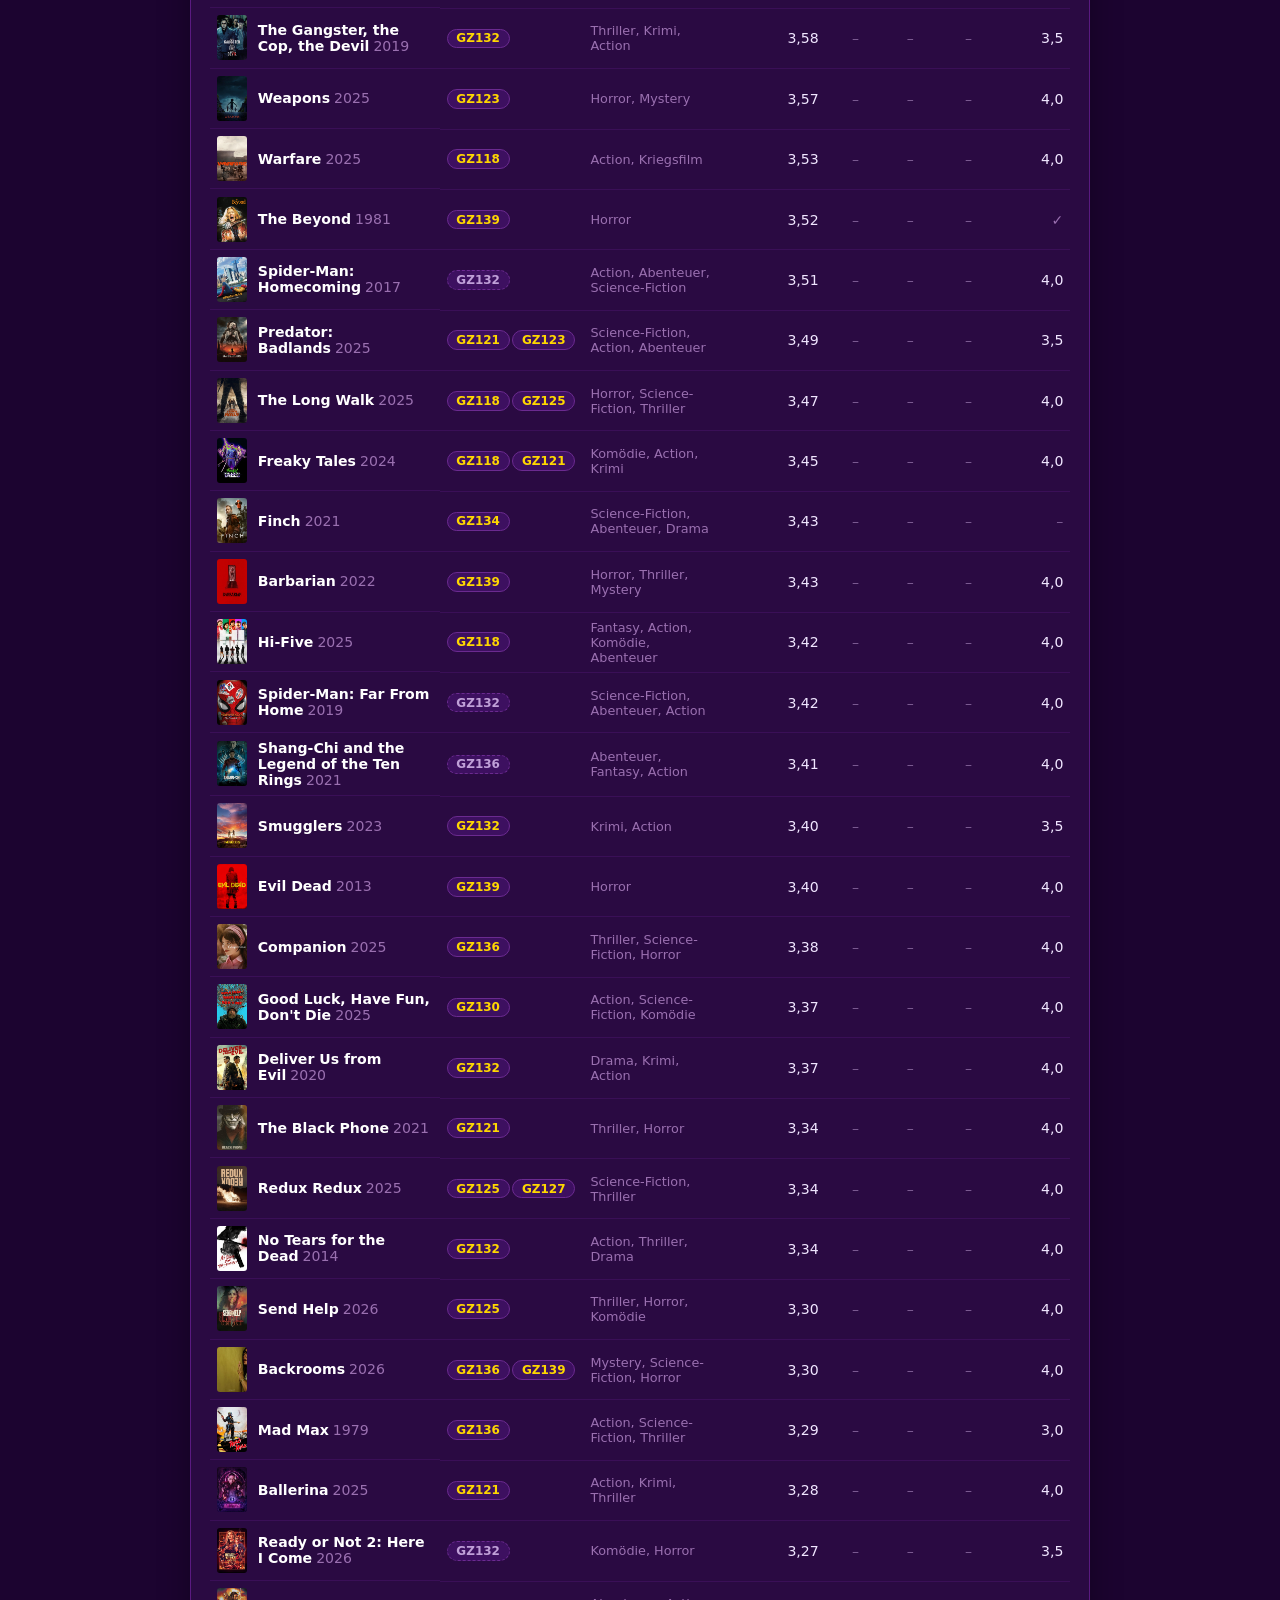
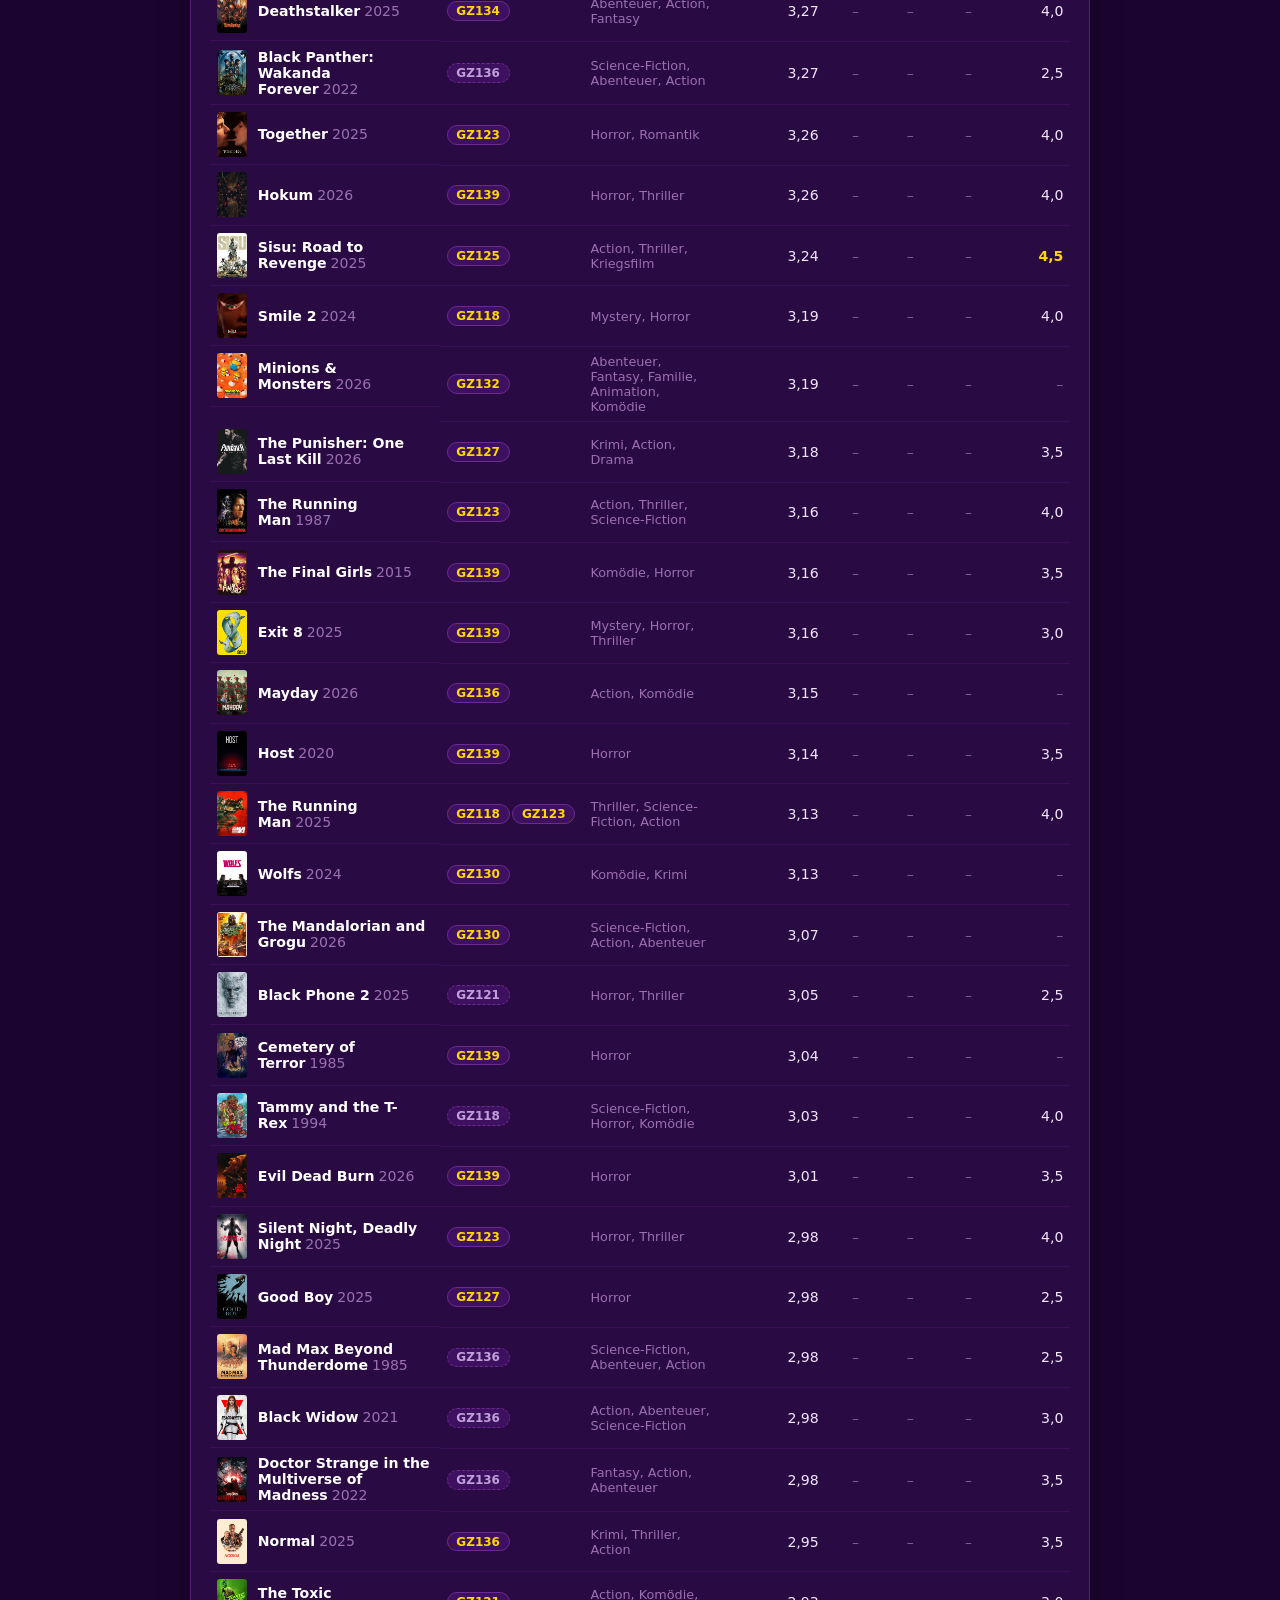
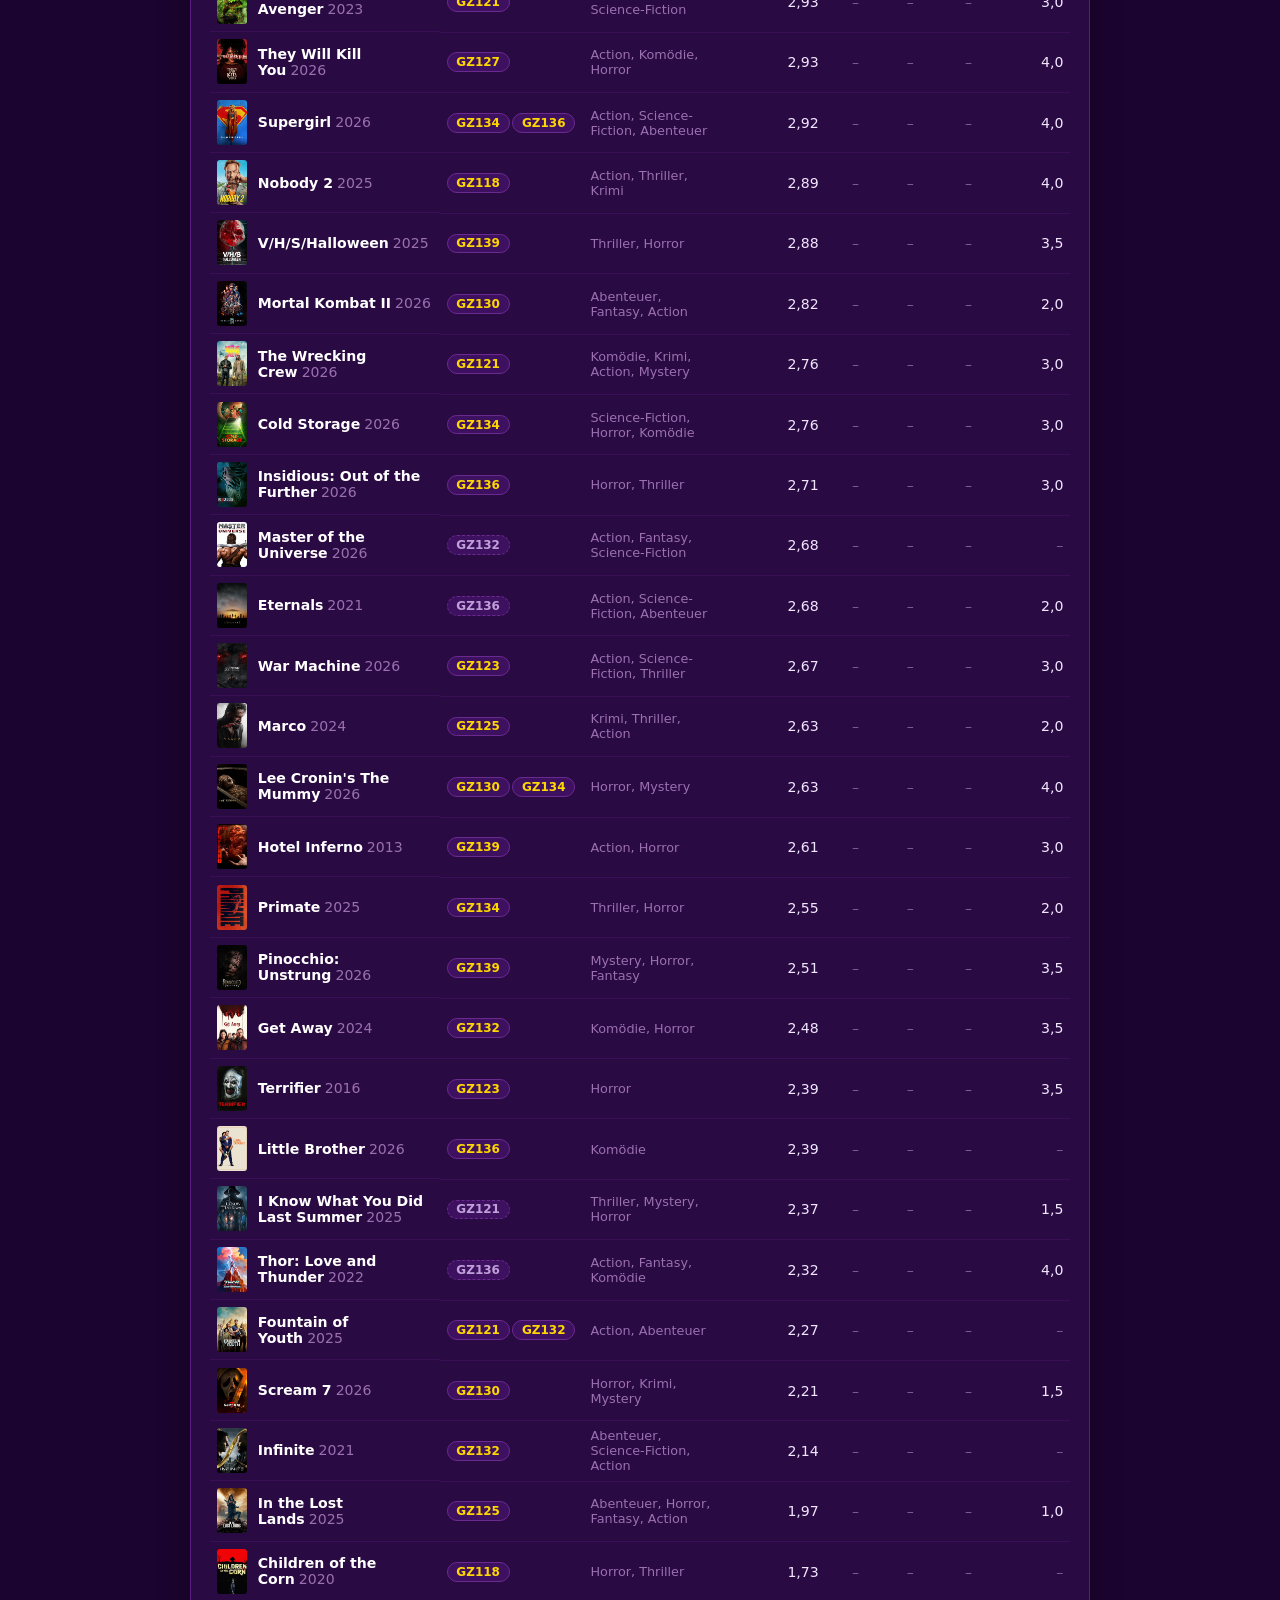
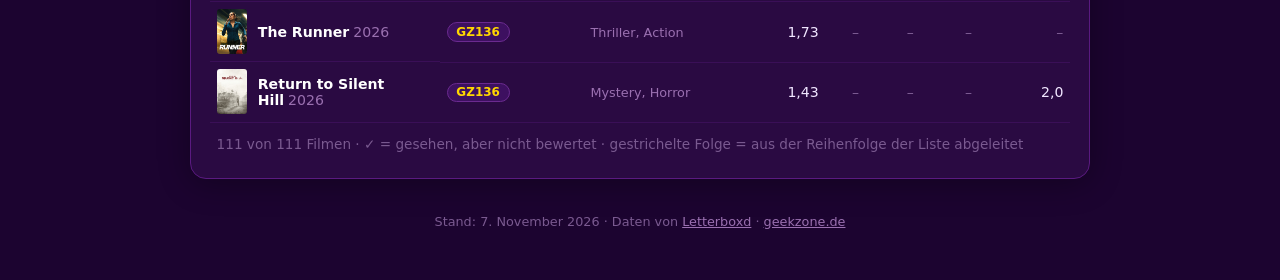
==== commit 359f70d0: "Folgenzuordnung" ====
--- a/index.html
+++ b/index.html
@@ -251,6 +251,16 @@
   td .na { color: var(--muted); }
   td .seen { color: var(--ink-3); }
   td .top { color: var(--gold); font-weight: 700; }
+  td.ep { white-space: nowrap; }
+  .ep-chip {
+    display: inline-block; font-size: .75rem; font-weight: 700; text-decoration: none;
+    color: var(--gold); background: var(--chip); border: 1px solid var(--border-2);
+    border-radius: 999px; padding: .12rem .55rem; margin: .1rem .15rem .1rem 0;
+    font-variant-numeric: tabular-nums; transition: background .15s, color .15s;
+  }
+  .ep-chip:hover, .ep-chip:focus-visible { background: var(--gold); color: var(--bg); outline: none; }
+  .ep-chip.inf { border-style: dashed; color: var(--ink-2); }
+  .ep-chip.inf:hover { color: var(--bg); }
 
   footer { width: 100%; max-width: 900px; margin-top: 2rem; text-align: center; color: var(--muted); font-size: .8rem; line-height: 1.7; }
   footer a { color: var(--ink-3); }
@@ -307,6 +317,9 @@
   const people = D.podcasters;
   const order = ['audiotax', 'philst', 'misterbeam5000', 'ckatzorke'];
   const nameOf = Object.fromEntries(people.map(p => [p.user, p.name]));
+  D.films.forEach(f => { f.episodes = f.episodes || []; });
+  const episodes = D.episodes || [];
+  const hasEps = D.films.some(f => f.episodes.length);
   const fmtDate = iso => new Date(iso + 'T12:00:00').toLocaleDateString('de-DE', { day: 'numeric', month: 'long', year: 'numeric' });
 
   document.getElementById('yr').textContent = D.year;
@@ -477,11 +490,16 @@
           <option value="">Alle Genres</option>
           ${S.genres.map(([g]) => `<option value="${esc(g)}">${esc(gde(g))}</option>`).join('')}
         </select>
+        ${hasEps ? `<select id="ep" aria-label="Nach Folge filtern">
+          <option value="">Alle Folgen</option>
+          ${episodes.filter(e => D.films.some(f => f.episodes.some(x => x.id === e.id))).map(e => `<option value="${esc(e.id)}">${esc(e.id)}: ${esc(e.title)}</option>`).join('')}
+        </select>` : ''}
       </div>
       <div class="table-wrap">
         <table>
           <thead><tr>
             <th data-k="title"><button>Film</button></th>
+            ${hasEps ? '<th data-k="ep"><button>Folge</button></th>' : ''}
             <th>Genres</th>
             <th class="n" data-k="lbRating"><button>Letterboxd</button></th>
             ${order.map(u => `<th class="n" data-k="u:${u}"><button>${esc(nameOf[u])}</button></th>`).join('')}
@@ -534,7 +552,11 @@
 
   /* ---------- Tabelle ---------- */
   let sortKey = 'lbRating', sortDir = -1;
-  const val = (f, k) => k.startsWith('u:') ? f.ratings[k.slice(2)] : f[k];
+  const val = (f, k) => k === 'ep' ? f.episodes[0]?.no : k.startsWith('u:') ? f.ratings[k.slice(2)] : f[k];
+  const epCell = f => f.episodes.length
+    ? f.episodes.map(e => `<a class="ep-chip${e.how === 'inferred' ? ' inf' : ''}" href="${esc(e.url)}" target="_blank" rel="noopener"
+        title="${esc(e.id)}: ${esc(e.title)}${e.how === 'inferred' ? ' (aus der Reihenfolge der Liste abgeleitet)' : ''}">${esc(e.id)}</a>`).join('')
+    : '<span class="na">–</span>';
   const cell = (f, u) => {
     if (!(u in f.ratings)) return '<span class="na">–</span>';
     const r = f.ratings[u];
@@ -544,8 +566,9 @@
   const renderRows = () => {
     const q = document.getElementById('q').value.trim().toLowerCase();
     const g = document.getElementById('genre').value;
+    const ep = hasEps ? document.getElementById('ep').value : '';
     const rows = D.films
-      .filter(f => (!q || f.title.toLowerCase().includes(q)) && (!g || f.genres.includes(g)))
+      .filter(f => (!q || f.title.toLowerCase().includes(q)) && (!g || f.genres.includes(g)) && (!ep || f.episodes.some(e => e.id === ep)))
       .sort((a, b) => {
         let va = val(a, sortKey), vb = val(b, sortKey);
         if (sortKey === 'title') return sortDir * String(va).localeCompare(String(vb), 'de');
@@ -557,11 +580,13 @@
     document.getElementById('rows').innerHTML = rows.map(f => `
       <tr>
         <td class="film"><img src="${esc(f.poster)}" alt="" loading="lazy" width="30" height="45"><span><a href="${esc(f.url)}" target="_blank" rel="noopener">${esc(f.title)}</a><span class="y">${f.year ?? ''}</span></span></td>
+        ${hasEps ? `<td class="ep">${epCell(f)}</td>` : ''}
         <td class="g">${f.genres.map(gde).join(', ')}</td>
         <td class="n">${num(f.lbRating)}</td>
         ${order.map(u => `<td class="n">${cell(f, u)}</td>`).join('')}
       </tr>`).join('');
-    document.getElementById('count').textContent = `${rows.length} von ${D.films.length} Filmen` + (anyData ? ' · ✓ = gesehen, aber nicht bewertet' : '');
+    document.getElementById('count').textContent = `${rows.length} von ${D.films.length} Filmen` + (anyData ? ' · ✓ = gesehen, aber nicht bewertet' : '')
+      + (hasEps ? ' · gestrichelte Folge = aus der Reihenfolge der Liste abgeleitet' : '');
     document.querySelectorAll('th[data-k]').forEach(th => {
       if (th.dataset.k === sortKey) th.setAttribute('aria-sort', sortDir > 0 ? 'ascending' : 'descending');
       else th.removeAttribute('aria-sort');
@@ -569,11 +594,12 @@
   };
   document.querySelectorAll('th[data-k] button').forEach(btn => btn.addEventListener('click', () => {
     const k = btn.parentElement.dataset.k;
-    if (k === sortKey) sortDir *= -1; else { sortKey = k; sortDir = k === 'title' ? 1 : -1; }
+    if (k === sortKey) sortDir *= -1; else { sortKey = k; sortDir = (k === 'title' || k === 'ep') ? 1 : -1; }
     renderRows();
   }));
   document.getElementById('q').addEventListener('input', renderRows);
   document.getElementById('genre').addEventListener('change', renderRows);
+  if (hasEps) document.getElementById('ep').addEventListener('change', renderRows);
   renderRows();
 })();
 </script>
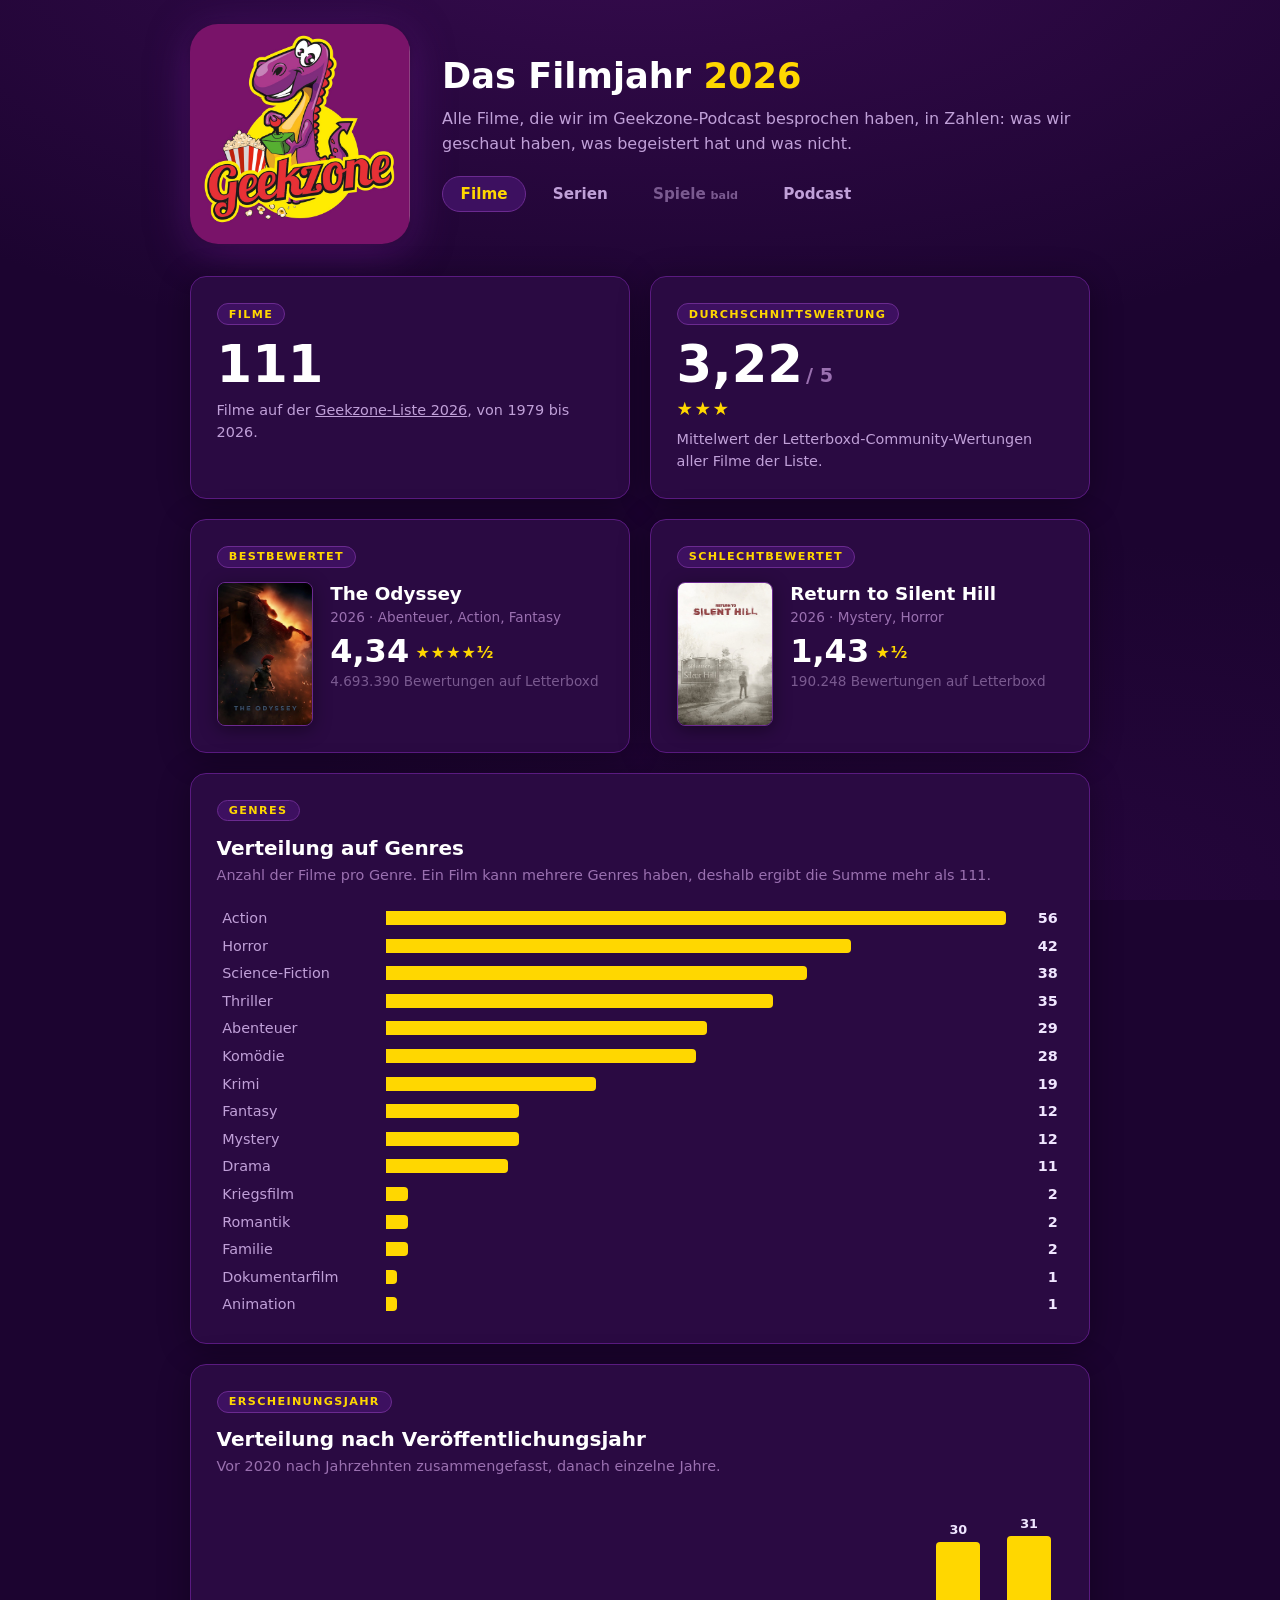
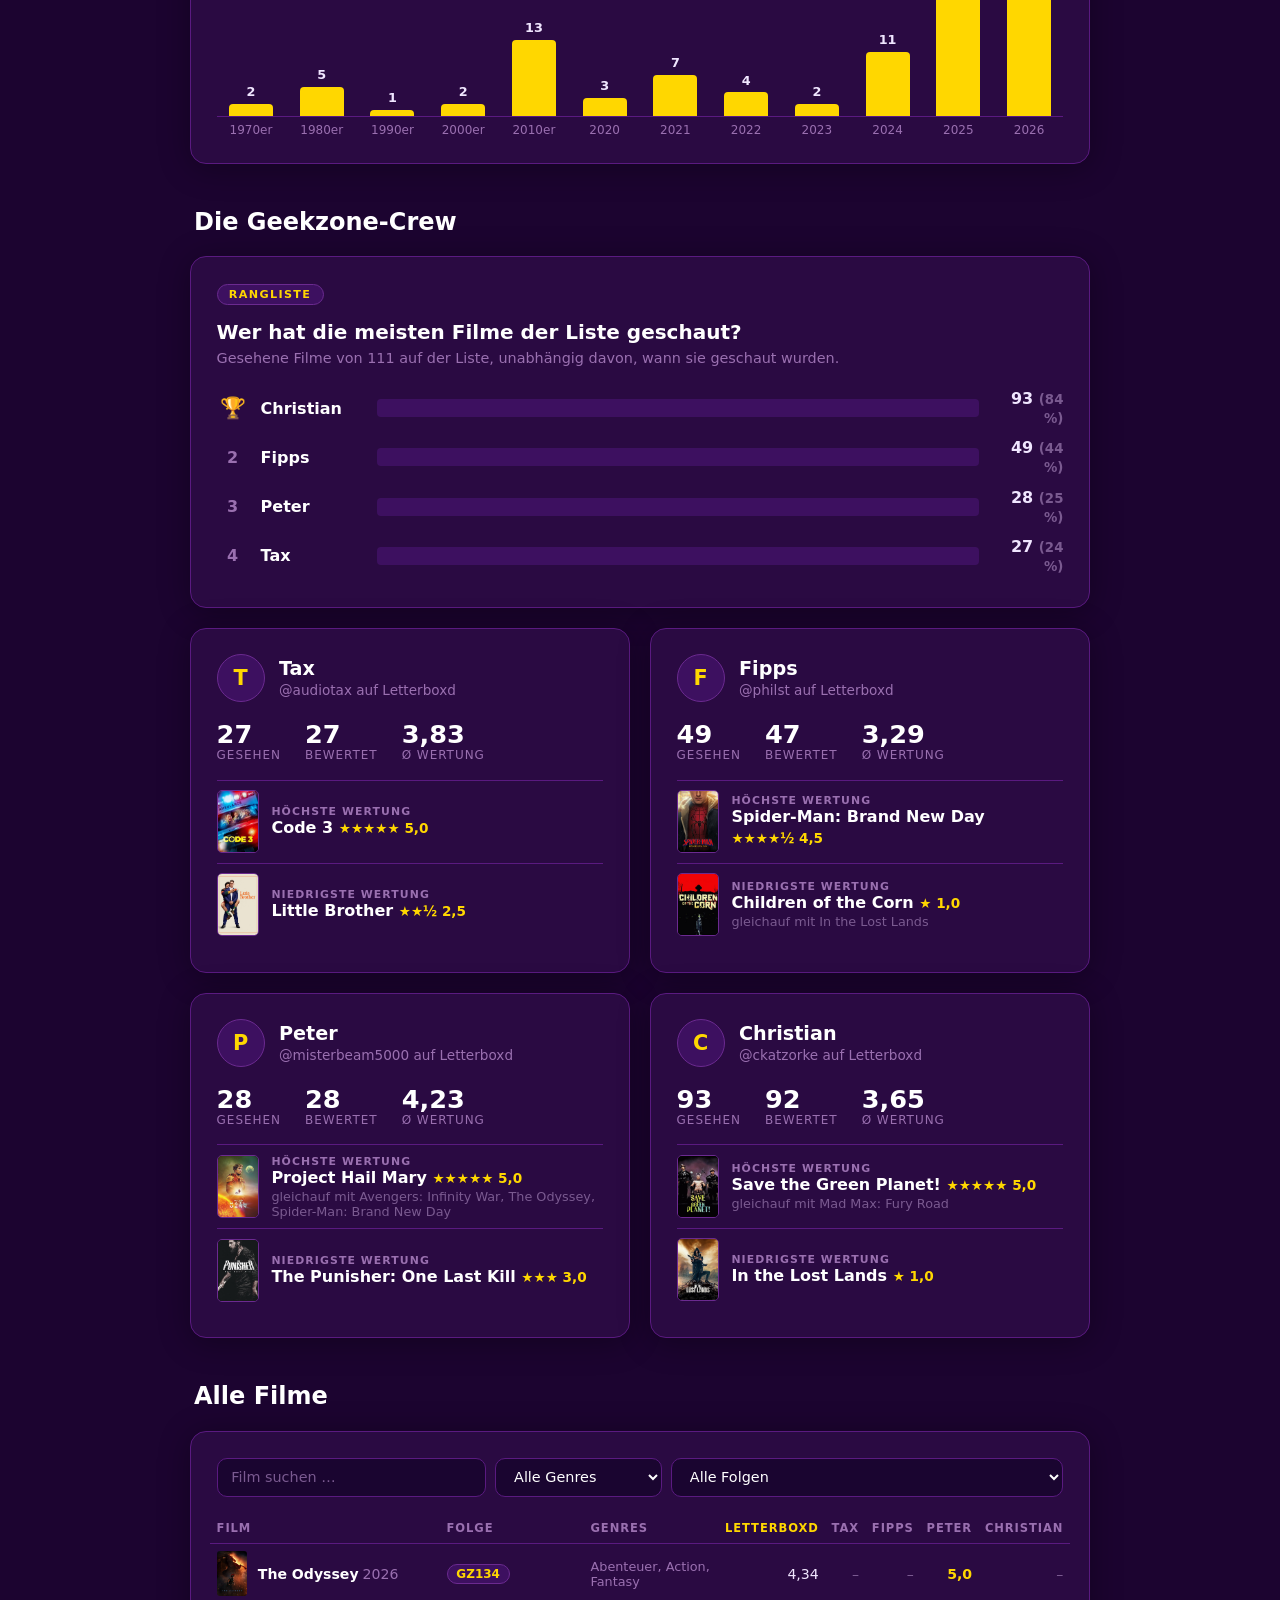
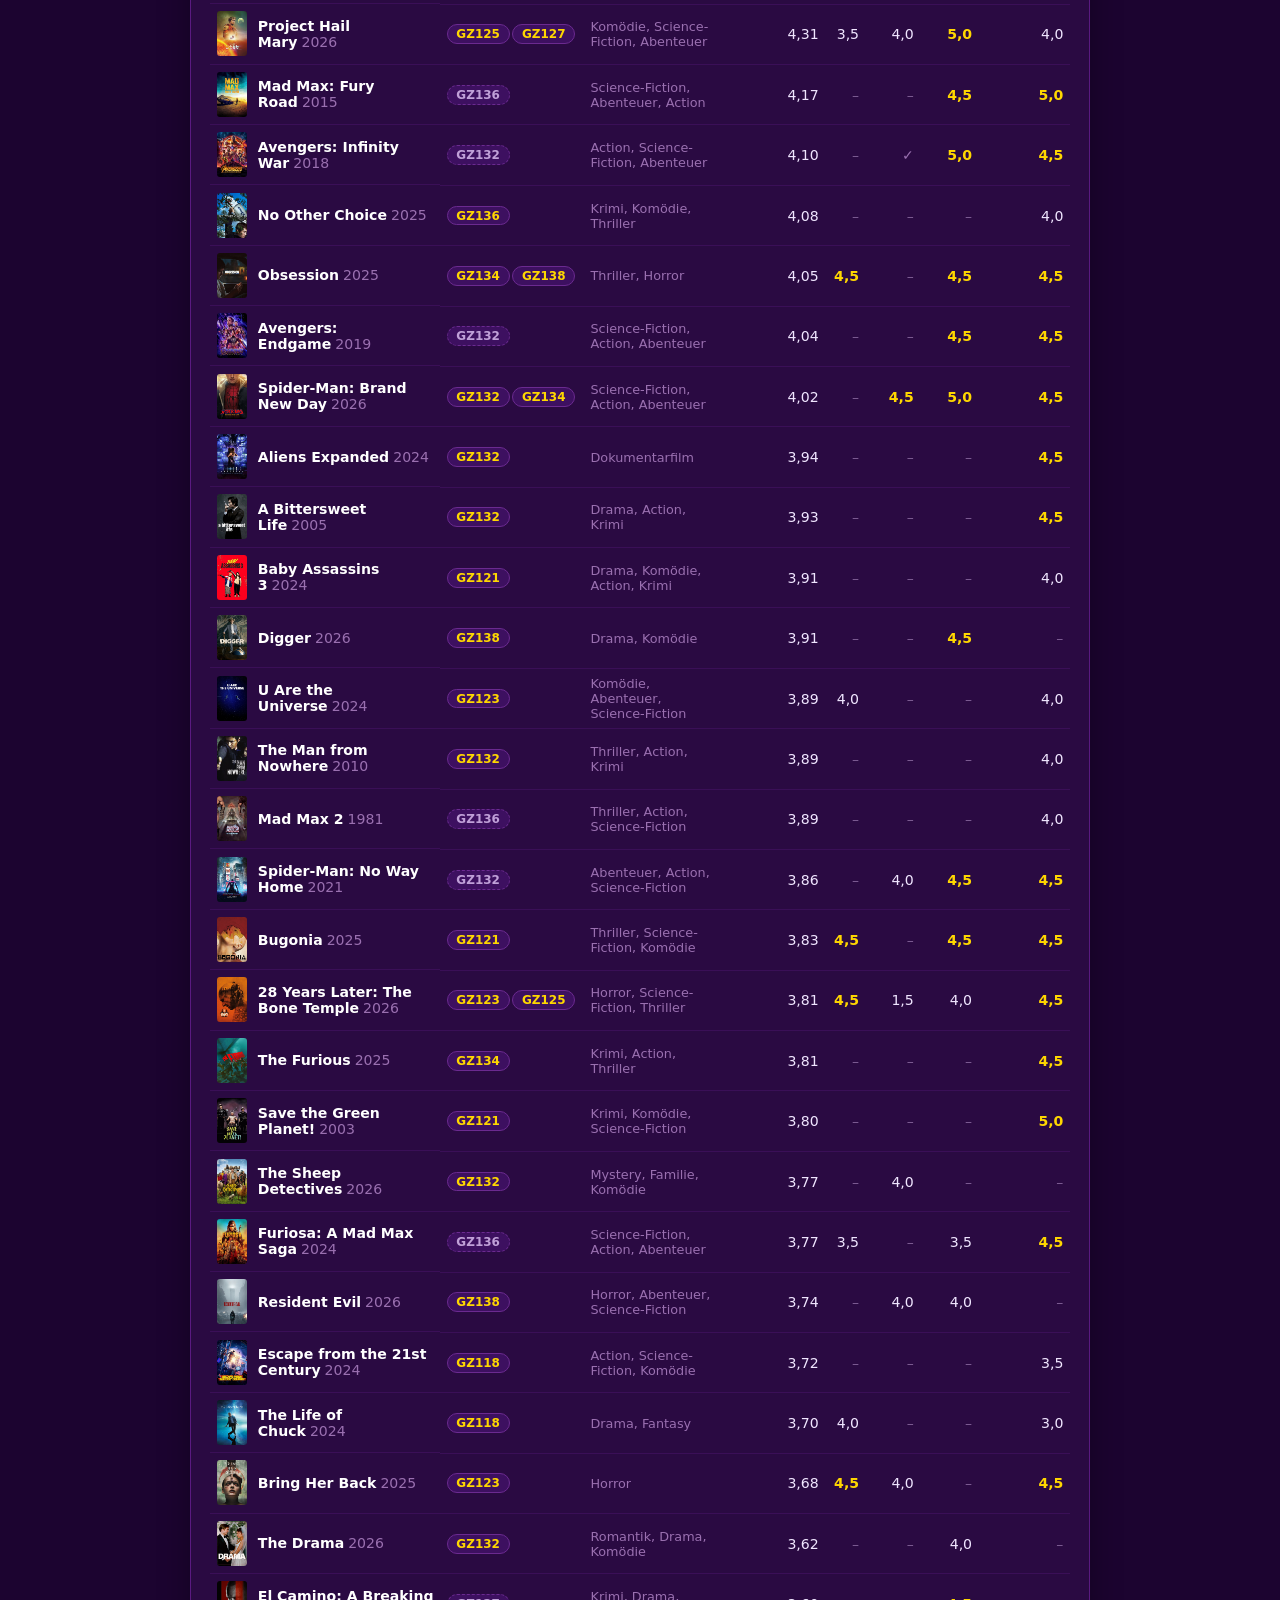
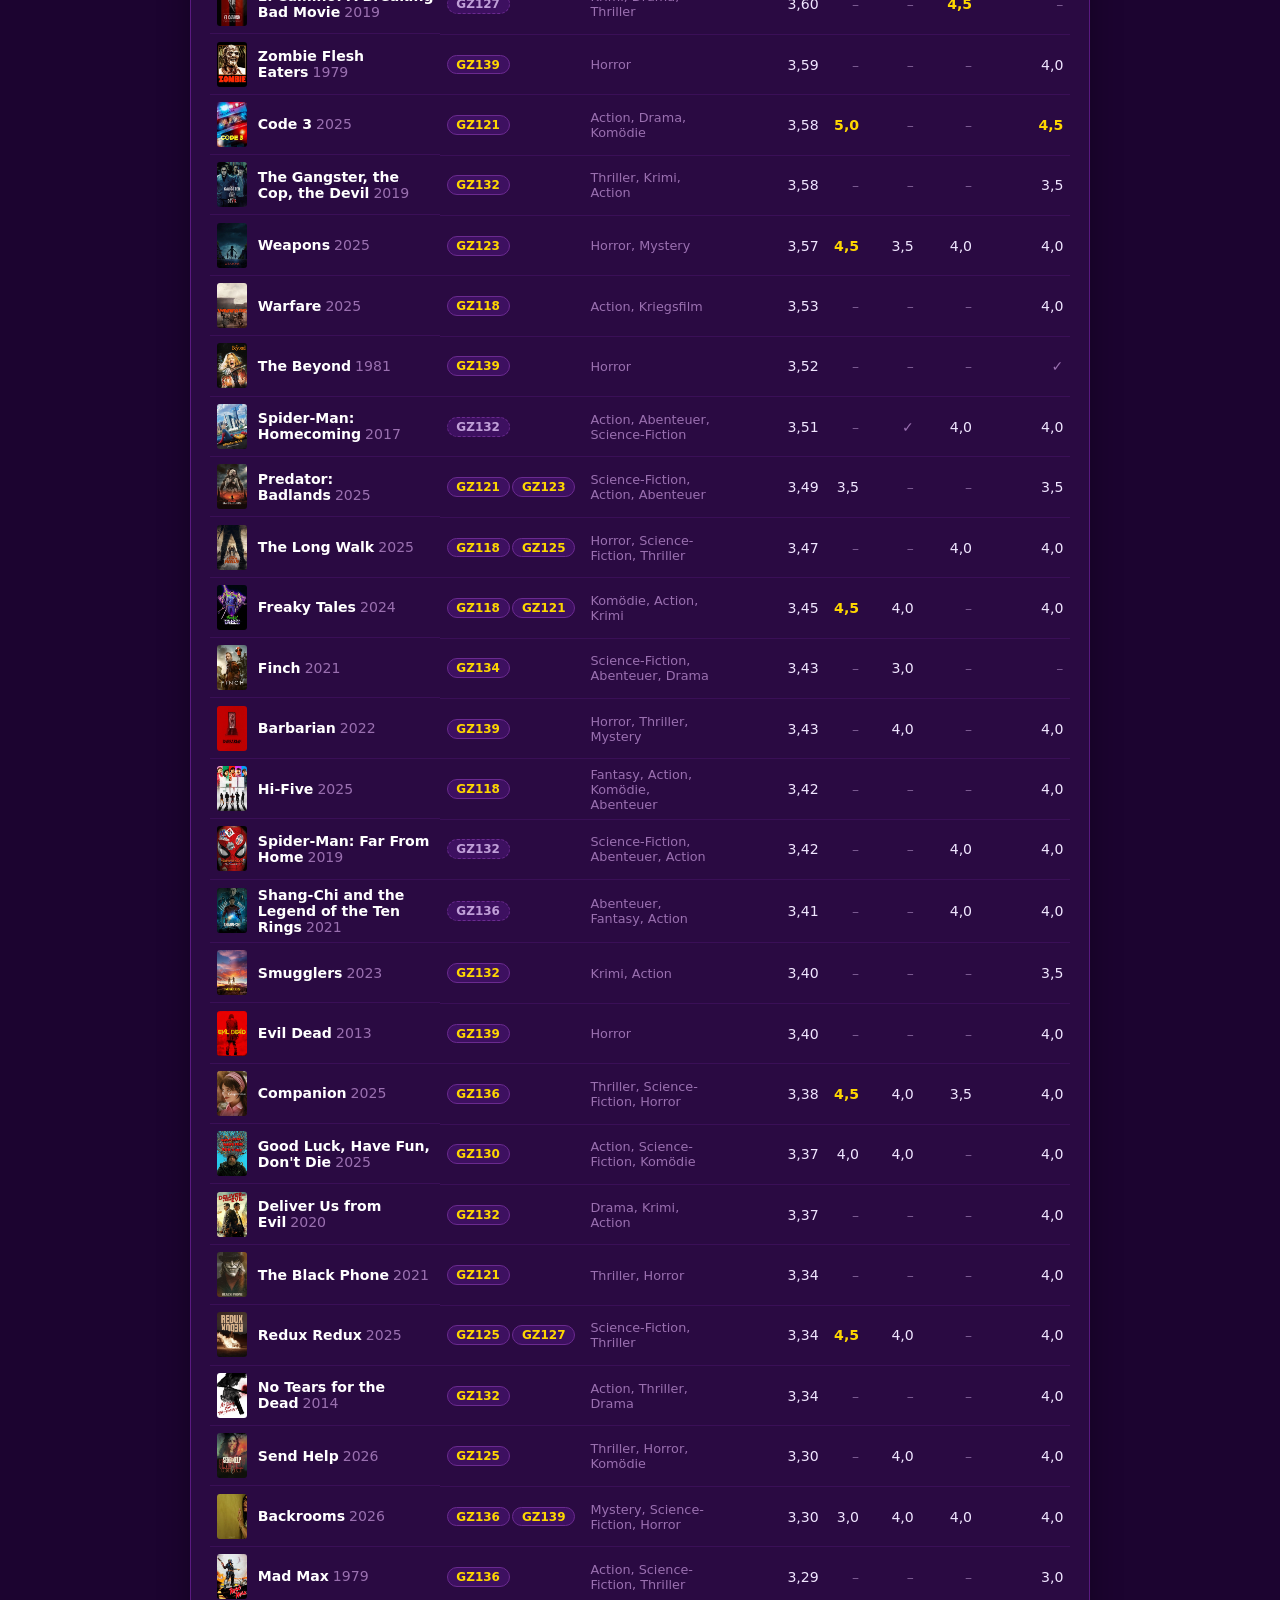
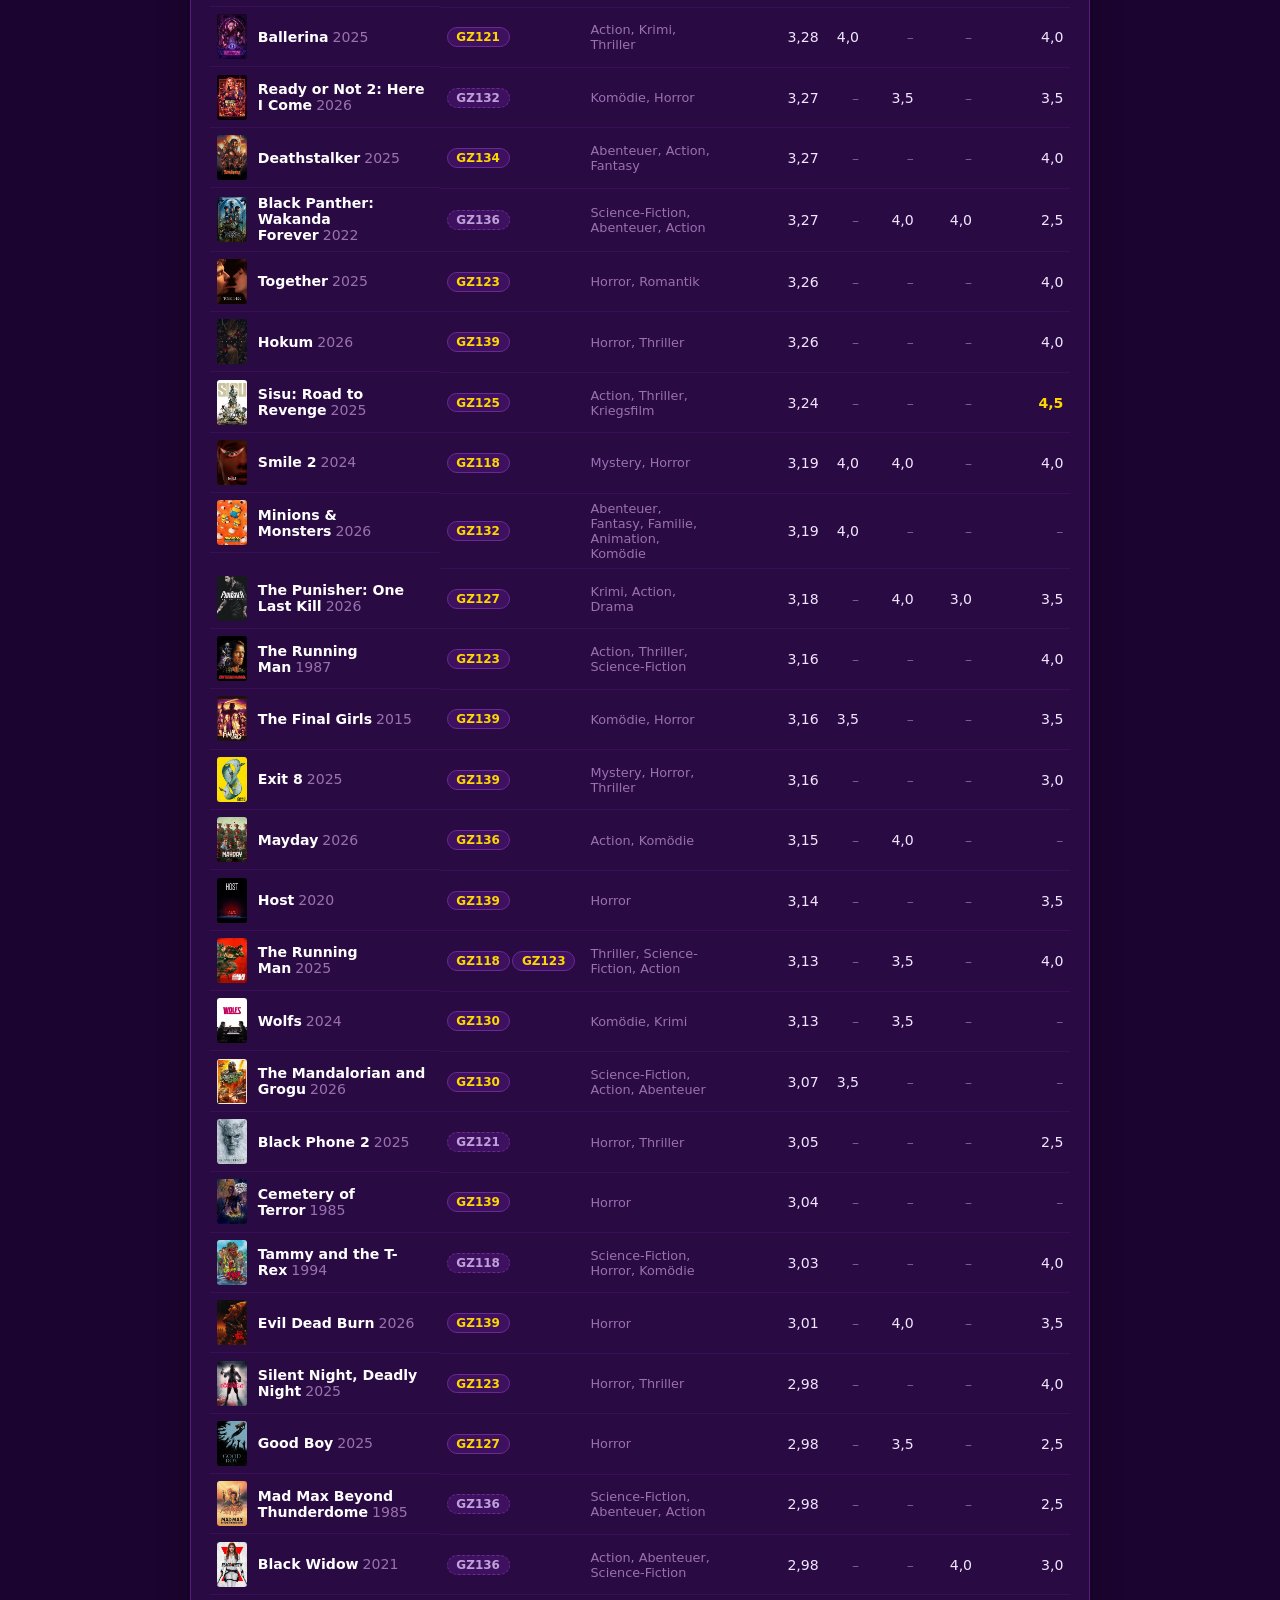
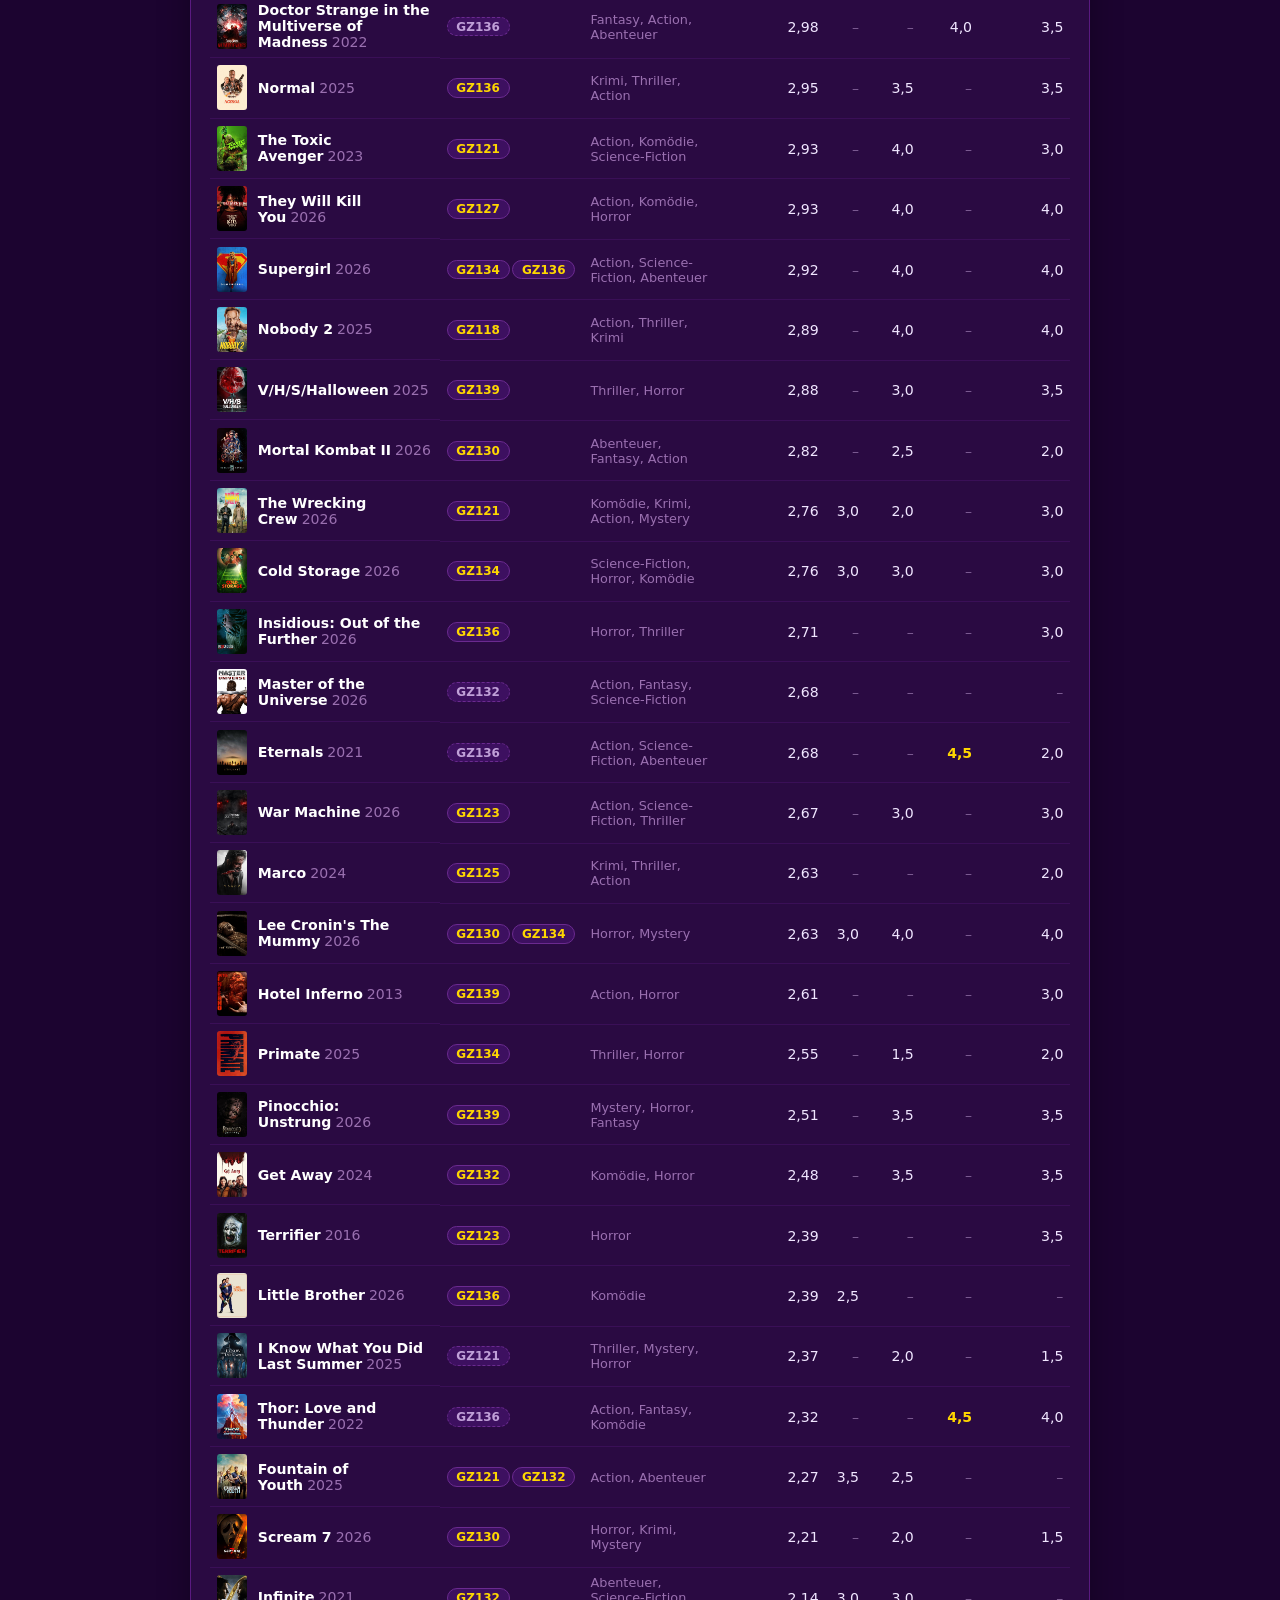
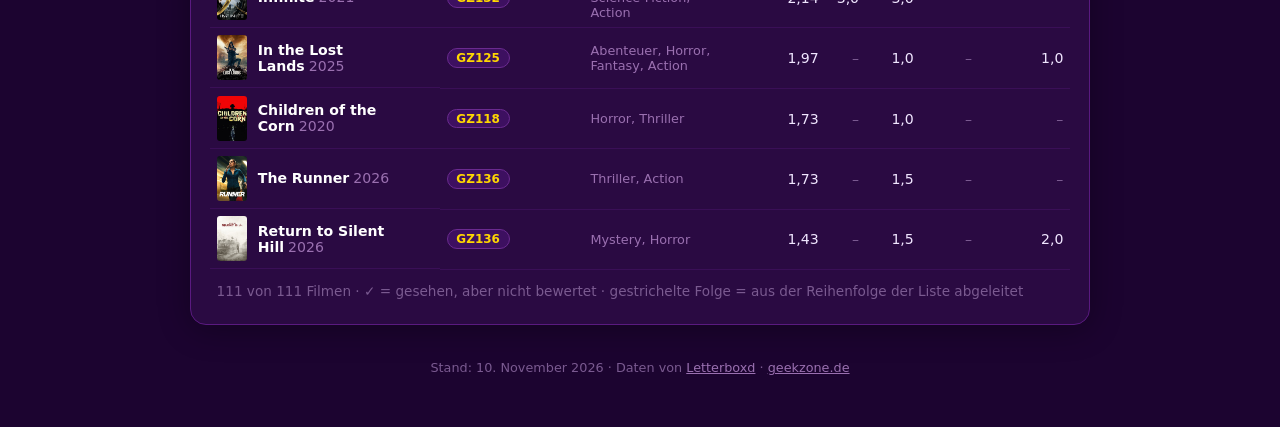
==== commit a626ce61: "feat: add TV series" ====
--- a/index.html
+++ b/index.html
@@ -6,266 +6,7 @@
 <title>Geekzone Filmjahr 2026</title>
 <meta name="description" content="Der Jahresrückblick des Geekzone-Podcasts: alle besprochenen Filme 2026 in Zahlen.">
 <link rel="icon" href="assets/logo.jpg">
-<style>
-  :root {
-    --bg: #1c0430;
-    --surface: #2a0a42;
-    --surface-2: #1a0530;
-    --chip: #3d1060;
-    --border: #5a1a80;
-    --border-2: #6b2a90;
-    --ink: #f0e6ff;
-    --ink-2: #c0a0d8;
-    --ink-3: #9a70b0;
-    --muted: #7a5a90;
-    --gold: #FFD700;
-    --gold-hi: #ffe033;
-    --bar-track: #3d1060;
-  }
-  *, *::before, *::after { box-sizing: border-box; margin: 0; padding: 0; }
-  html { -webkit-text-size-adjust: 100%; }
-  body {
-    font-family: system-ui, -apple-system, sans-serif;
-    background: var(--bg);
-    background-image:
-      radial-gradient(ellipse 80% 50% at 50% -10%, #6b1a8c55, transparent),
-      radial-gradient(ellipse 60% 40% at 80% 100%, #3d0a5c44, transparent);
-    background-attachment: fixed;
-    color: var(--ink);
-    min-height: 100vh;
-    display: flex;
-    flex-direction: column;
-    align-items: center;
-    padding: 0 1rem 3rem;
-  }
-  a { color: inherit; }
-  img { display: block; }
-
-  /* Header – wie geekzone.de */
-  .hero-header {
-    width: 100%; max-width: 900px;
-    display: flex; align-items: center; gap: 2rem;
-    padding: 1.5rem 0 2rem;
-  }
-  .hero-logo { flex: 0 0 30%; max-width: 220px; }
-  .hero-logo img {
-    width: 100%; height: auto; aspect-ratio: 1;
-    border-radius: 28px;
-    box-shadow: 0 8px 40px #6b1a8c88, 0 2px 8px #00000066;
-  }
-  .hero-text { flex: 1; min-width: 0; }
-  .hero-text h1 { font-size: 2.2rem; font-weight: 800; color: #fff; line-height: 1.15; margin-bottom: .6rem; }
-  .hero-text h1 .yr { color: var(--gold); }
-  .hero-text p { color: var(--ink-2); line-height: 1.6; margin-bottom: 1.2rem; }
-  .hero-nav { display: flex; gap: .5rem; flex-wrap: wrap; }
-  .hero-nav a, .hero-nav span {
-    text-decoration: none; font-weight: 700; font-size: .95rem;
-    padding: .5rem 1.1rem; border-radius: 999px;
-    color: var(--ink-2); border: 1px solid transparent;
-    transition: color .15s, border-color .15s, background .15s;
-  }
-  .hero-nav a:hover { color: #fff; }
-  .hero-nav .active { color: var(--gold); background: var(--chip); border-color: var(--border-2); }
-  .hero-nav .soon { color: var(--muted); cursor: default; }
-  .hero-nav .soon small { font-weight: 600; font-size: .7rem; margin-left: .3rem; }
-  @media (max-width: 680px) {
-    .hero-header { flex-direction: column; text-align: center; padding-top: 1rem; gap: 1.2rem; }
-    .hero-logo { flex: none; width: 45%; max-width: 170px; }
-    .hero-text h1 { font-size: 1.8rem; }
-    .hero-nav { justify-content: center; }
-  }
-
-  main { width: 100%; max-width: 900px; display: flex; flex-direction: column; gap: 1.25rem; }
-
-  .card {
-    background: var(--surface);
-    border: 1px solid var(--border);
-    border-radius: 16px;
-    padding: 1.6rem;
-    box-shadow: 0 4px 32px #00000055;
-    min-width: 0;
-  }
-  .card-label {
-    display: inline-block; font-size: .7rem; font-weight: 700;
-    text-transform: uppercase; letter-spacing: .12em;
-    color: var(--gold); background: var(--chip);
-    border: 1px solid var(--border-2); border-radius: 999px;
-    padding: .2rem .7rem; margin-bottom: .9rem;
-  }
-  h2 { font-size: 1.25rem; font-weight: 800; color: #fff; margin-bottom: .3rem; }
-  .sub { color: var(--ink-3); font-size: .9rem; margin-bottom: 1.2rem; line-height: 1.5; }
-  .muted { color: var(--muted); font-size: .85rem; }
-  .section-title { margin: 1.5rem 0 -.25rem; padding: 0 .25rem; }
-  .section-title h2 { font-size: 1.5rem; }
-
-  /* KPI-Reihe */
-  .kpis { display: grid; grid-template-columns: repeat(2, minmax(0, 1fr)); gap: 1.25rem; }
-  .kpi .num { font-size: 3.2rem; font-weight: 800; color: #fff; line-height: 1; font-variant-numeric: tabular-nums; }
-  .kpi .num small { font-size: 1.2rem; color: var(--ink-3); font-weight: 700; margin-left: .2rem; }
-  .kpi .stars { color: var(--gold); font-size: 1.15rem; letter-spacing: .08em; margin-top: .5rem; }
-  .kpi p { color: var(--ink-2); margin-top: .6rem; font-size: .9rem; line-height: 1.5; }
-
-  /* Top / Flop */
-  .duo { display: grid; grid-template-columns: repeat(2, minmax(0, 1fr)); gap: 1.25rem; }
-  .feature { display: flex; gap: 1.1rem; align-items: flex-start; }
-  .feature img {
-    width: 96px; aspect-ratio: 2/3; height: auto; flex-shrink: 0;
-    border-radius: 8px; border: 1px solid var(--border-2);
-    box-shadow: 0 4px 18px #00000066; background: var(--surface-2);
-  }
-  .feature h3 { font-size: 1.15rem; font-weight: 800; color: #fff; line-height: 1.25; }
-  .feature h3 a { text-decoration: none; }
-  .feature h3 a:hover { color: var(--gold); }
-  .feature .meta { color: var(--ink-3); font-size: .85rem; margin: .25rem 0 .6rem; }
-  .feature .score { font-size: 2rem; font-weight: 800; color: #fff; font-variant-numeric: tabular-nums; line-height: 1; }
-  .feature .score .stars { color: var(--gold); font-size: 1rem; margin-left: .4rem; letter-spacing: .06em; vertical-align: middle; }
-  .feature + .feature { margin-top: 1rem; padding-top: 1rem; border-top: 1px solid var(--border); }
-
-  @media (max-width: 680px) {
-    .kpis, .duo { grid-template-columns: minmax(0, 1fr); }
-    .card { padding: 1.25rem; }
-    .kpi .num { font-size: 2.6rem; }
-  }
-
-  /* Balkendiagramme */
-  .bars { display: flex; flex-direction: column; gap: 2px; }
-  .bar-row {
-    display: grid; grid-template-columns: 9.5rem minmax(0, 1fr) 2.5rem;
-    align-items: center; gap: .75rem;
-    padding: .3rem .35rem; border-radius: 6px; cursor: default;
-  }
-  .bar-row:hover, .bar-row:focus-visible { background: #ffffff0d; outline: none; }
-  .bar-label { color: var(--ink-2); font-size: .9rem; white-space: nowrap; overflow: hidden; text-overflow: ellipsis; }
-  .bar-track { height: 14px; position: relative; }
-  .bar-fill {
-    position: absolute; left: 0; top: 0; bottom: 0;
-    background: var(--gold); border-radius: 0 4px 4px 0; min-width: 3px;
-  }
-  .bar-row:hover .bar-fill { background: var(--gold-hi); }
-  .bar-val { text-align: right; color: var(--ink); font-weight: 700; font-size: .9rem; font-variant-numeric: tabular-nums; }
-  @media (max-width: 480px) { .bar-row { grid-template-columns: 7rem minmax(0, 1fr) 2rem; gap: .5rem; } }
-
-  /* Säulen (Jahre) */
-  .cols {
-    display: grid; grid-auto-flow: column; grid-auto-columns: minmax(0, 1fr);
-    gap: 2px; align-items: end; height: 220px;
-    border-bottom: 1px solid var(--border);
-  }
-  .col { height: 100%; display: flex; flex-direction: column; justify-content: flex-end; align-items: center; cursor: default; border-radius: 6px 6px 0 0; padding: 0 3px; }
-  .col:hover, .col:focus-visible { background: #ffffff0d; outline: none; }
-  .col .v { font-size: .8rem; font-weight: 700; color: var(--ink); margin-bottom: .3rem; font-variant-numeric: tabular-nums; }
-  .col .fill { width: 100%; max-width: 44px; background: var(--gold); border-radius: 4px 4px 0 0; min-height: 3px; }
-  .col:hover .fill { background: var(--gold-hi); }
-  .col-labels { display: grid; grid-auto-flow: column; grid-auto-columns: minmax(0, 1fr); gap: 2px; margin-top: .4rem; }
-  .col-labels span { text-align: center; color: var(--ink-3); font-size: .75rem; white-space: nowrap; overflow: hidden; text-overflow: ellipsis; }
-  @media (max-width: 480px) { .col .v { font-size: .7rem; } .col-labels span { font-size: .62rem; } }
-
-  /* Tooltip */
-  .tip {
-    position: fixed; z-index: 10; pointer-events: none;
-    max-width: 300px; padding: .65rem .8rem;
-    background: var(--surface-2); border: 1px solid var(--border-2); border-radius: 10px;
-    box-shadow: 0 8px 28px #000000aa;
-    font-size: .82rem; color: var(--ink-2); line-height: 1.45;
-    opacity: 0; transition: opacity .1s;
-  }
-  .tip.on { opacity: 1; }
-  .tip strong { color: #fff; display: block; margin-bottom: .2rem; font-size: .9rem; }
-  .tip .gold { color: var(--gold); font-weight: 700; }
-
-  /* Podcaster */
-  .ranking { display: flex; flex-direction: column; gap: .7rem; margin-bottom: .4rem; }
-  .rank-row { display: grid; grid-template-columns: 2rem 6.5rem minmax(0, 1fr) 4.5rem; align-items: center; gap: .75rem; }
-  .rank-pos { font-weight: 800; color: var(--ink-3); font-size: 1rem; text-align: center; }
-  .rank-row.first .rank-pos { color: var(--gold); font-size: 1.3rem; }
-  .rank-name { font-weight: 700; color: #fff; }
-  .rank-name a { text-decoration: none; }
-  .rank-name a:hover { color: var(--gold); }
-  .rank-track { height: 18px; background: var(--bar-track); border-radius: 4px; overflow: hidden; }
-  .rank-fill { height: 100%; background: var(--gold); border-radius: 0 4px 4px 0; }
-  .rank-val { text-align: right; font-weight: 700; font-variant-numeric: tabular-nums; }
-  .rank-val small { color: var(--muted); font-weight: 600; }
-  @media (max-width: 480px) { .rank-row { grid-template-columns: 1.5rem 4.8rem minmax(0, 1fr) 3.8rem; gap: .5rem; } }
-
-  .people { display: grid; grid-template-columns: repeat(2, minmax(0, 1fr)); gap: 1.25rem; }
-  @media (max-width: 680px) { .people { grid-template-columns: minmax(0, 1fr); } }
-  .person-head { display: flex; align-items: center; gap: .9rem; margin-bottom: 1.1rem; }
-  .avatar {
-    width: 48px; height: 48px; border-radius: 50%; flex-shrink: 0;
-    display: grid; place-items: center;
-    background: var(--chip); border: 1.5px solid var(--border-2);
-    color: var(--gold); font-weight: 800; font-size: 1.3rem;
-  }
-  .person-head h3 { font-size: 1.2rem; font-weight: 800; color: #fff; }
-  .person-head a { color: var(--ink-3); font-size: .85rem; text-decoration: none; }
-  .person-head a:hover { color: var(--gold); }
-  .person-stats { display: flex; gap: 1.5rem; margin-bottom: 1.1rem; flex-wrap: wrap; }
-  .person-stats div { display: flex; flex-direction: column; }
-  .person-stats b { font-size: 1.6rem; font-weight: 800; color: #fff; font-variant-numeric: tabular-nums; line-height: 1.1; }
-  .person-stats span { font-size: .75rem; color: var(--ink-3); text-transform: uppercase; letter-spacing: .08em; }
-  .pick { display: flex; gap: .8rem; align-items: center; padding: .6rem 0; border-top: 1px solid var(--border); }
-  .pick img { width: 42px; aspect-ratio: 2/3; height: auto; border-radius: 5px; border: 1px solid var(--border-2); flex-shrink: 0; background: var(--surface-2); }
-  .pick .tag { font-size: .68rem; font-weight: 700; text-transform: uppercase; letter-spacing: .1em; color: var(--ink-3); }
-  .pick .t { color: #fff; font-weight: 700; line-height: 1.3; }
-  .pick .t a { text-decoration: none; }
-  .pick .t a:hover { color: var(--gold); }
-  .pick .r { color: var(--gold); font-size: .85rem; white-space: nowrap; }
-  .pick .more { color: var(--muted); font-size: .8rem; }
-  .info-box {
-    background: #2d1050; border: 1px solid var(--border-2); border-radius: 10px;
-    padding: 1rem; color: var(--ink-2); font-size: .9rem; line-height: 1.6;
-  }
-  .info-box strong { color: var(--gold); }
-  .info-box code { color: var(--gold); font-size: .85em; }
-
-  /* Filmtabelle */
-  .controls { display: flex; gap: .6rem; flex-wrap: wrap; margin-bottom: 1rem; }
-  .controls input, .controls select {
-    padding: .6rem .85rem; background: var(--surface-2);
-    border: 1.5px solid var(--border); border-radius: 10px;
-    color: #fff; font: inherit; font-size: .9rem; outline: none;
-  }
-  .controls input { flex: 1; min-width: 0; }
-  .controls input:focus, .controls select:focus { border-color: var(--gold); }
-  .controls input::placeholder { color: var(--muted); }
-  .table-wrap { overflow-x: auto; margin: 0 -.4rem; }
-  table { width: 100%; border-collapse: collapse; font-size: .88rem; }
-  th {
-    text-align: left; color: var(--ink-3); font-size: .72rem; font-weight: 700;
-    text-transform: uppercase; letter-spacing: .08em;
-    padding: .5rem .4rem; border-bottom: 1px solid var(--border); white-space: nowrap;
-  }
-  th button { all: unset; cursor: pointer; }
-  th button:hover, th button:focus-visible { color: var(--gold); }
-  th[aria-sort] button { color: var(--gold); }
-  th.n, td.n { text-align: right; }
-  td { padding: .45rem .4rem; border-bottom: 1px solid #5a1a8055; vertical-align: middle; }
-  tr:hover td { background: #ffffff08; }
-  td.film { display: flex; gap: .7rem; align-items: center; min-width: 210px; }
-  td.film img { width: 30px; aspect-ratio: 2/3; height: auto; border-radius: 3px; flex-shrink: 0; }
-  td.film a { color: #fff; font-weight: 700; text-decoration: none; }
-  td.film a:hover { color: var(--gold); }
-  td.film .y { color: var(--ink-3); font-weight: 400; margin-left: .25rem; }
-  td.g { color: var(--ink-3); font-size: .8rem; min-width: 130px; }
-  td.n { font-variant-numeric: tabular-nums; white-space: nowrap; }
-  td .na { color: var(--muted); }
-  td .seen { color: var(--ink-3); }
-  td .top { color: var(--gold); font-weight: 700; }
-  td.ep { white-space: nowrap; }
-  .ep-chip {
-    display: inline-block; font-size: .75rem; font-weight: 700; text-decoration: none;
-    color: var(--gold); background: var(--chip); border: 1px solid var(--border-2);
-    border-radius: 999px; padding: .12rem .55rem; margin: .1rem .15rem .1rem 0;
-    font-variant-numeric: tabular-nums; transition: background .15s, color .15s;
-  }
-  .ep-chip:hover, .ep-chip:focus-visible { background: var(--gold); color: var(--bg); outline: none; }
-  .ep-chip.inf { border-style: dashed; color: var(--ink-2); }
-  .ep-chip.inf:hover { color: var(--bg); }
-
-  footer { width: 100%; max-width: 900px; margin-top: 2rem; text-align: center; color: var(--muted); font-size: .8rem; line-height: 1.7; }
-  footer a { color: var(--ink-3); }
-  footer a:hover { color: var(--gold); }
-</style>
+<link rel="stylesheet" href="assets/site.css">
 </head>
 <body>
 
@@ -275,8 +16,8 @@
     <h1>Das Filmjahr <span class="yr" id="yr">2026</span></h1>
     <p id="intro">Alle Filme, die wir im Geekzone-Podcast besprochen haben, in Zahlen: was wir geschaut haben, was begeistert hat und was nicht.</p>
     <nav class="hero-nav" aria-label="Rubriken">
-      <span class="active">Filme</span>
-      <span class="soon">Serien<small>bald</small></span>
+      <a href="index.html" class="active" aria-current="page">Filme</a>
+      <a href="serien.html">Serien</a>
       <span class="soon">Spiele<small>bald</small></span>
       <a href="https://www.geekzone.de/">Podcast</a>
     </nav>
--- a/assets/site.css
+++ b/assets/site.css
@@ -0,0 +1,258 @@
+:root {
+  --bg: #1c0430;
+  --surface: #2a0a42;
+  --surface-2: #1a0530;
+  --chip: #3d1060;
+  --border: #5a1a80;
+  --border-2: #6b2a90;
+  --ink: #f0e6ff;
+  --ink-2: #c0a0d8;
+  --ink-3: #9a70b0;
+  --muted: #7a5a90;
+  --gold: #FFD700;
+  --gold-hi: #ffe033;
+  --bar-track: #3d1060;
+}
+*, *::before, *::after { box-sizing: border-box; margin: 0; padding: 0; }
+html { -webkit-text-size-adjust: 100%; }
+body {
+  font-family: system-ui, -apple-system, sans-serif;
+  background: var(--bg);
+  background-image:
+    radial-gradient(ellipse 80% 50% at 50% -10%, #6b1a8c55, transparent),
+    radial-gradient(ellipse 60% 40% at 80% 100%, #3d0a5c44, transparent);
+  background-attachment: fixed;
+  color: var(--ink);
+  min-height: 100vh;
+  display: flex;
+  flex-direction: column;
+  align-items: center;
+  padding: 0 1rem 3rem;
+}
+a { color: inherit; }
+img { display: block; }
+
+/* Header – wie geekzone.de */
+.hero-header {
+  width: 100%; max-width: 900px;
+  display: flex; align-items: center; gap: 2rem;
+  padding: 1.5rem 0 2rem;
+}
+.hero-logo { flex: 0 0 30%; max-width: 220px; }
+.hero-logo img {
+  width: 100%; height: auto; aspect-ratio: 1;
+  border-radius: 28px;
+  box-shadow: 0 8px 40px #6b1a8c88, 0 2px 8px #00000066;
+}
+.hero-text { flex: 1; min-width: 0; }
+.hero-text h1 { font-size: 2.2rem; font-weight: 800; color: #fff; line-height: 1.15; margin-bottom: .6rem; }
+.hero-text h1 .yr { color: var(--gold); }
+.hero-text p { color: var(--ink-2); line-height: 1.6; margin-bottom: 1.2rem; }
+.hero-nav { display: flex; gap: .5rem; flex-wrap: wrap; }
+.hero-nav a, .hero-nav span {
+  text-decoration: none; font-weight: 700; font-size: .95rem;
+  padding: .5rem 1.1rem; border-radius: 999px;
+  color: var(--ink-2); border: 1px solid transparent;
+  transition: color .15s, border-color .15s, background .15s;
+}
+.hero-nav a:hover { color: #fff; }
+.hero-nav .active { color: var(--gold); background: var(--chip); border-color: var(--border-2); }
+.hero-nav .soon { color: var(--muted); cursor: default; }
+.hero-nav .soon small { font-weight: 600; font-size: .7rem; margin-left: .3rem; }
+@media (max-width: 680px) {
+  .hero-header { flex-direction: column; text-align: center; padding-top: 1rem; gap: 1.2rem; }
+  .hero-logo { flex: none; width: 45%; max-width: 170px; }
+  .hero-text h1 { font-size: 1.8rem; }
+  .hero-nav { justify-content: center; }
+}
+
+main { width: 100%; max-width: 900px; display: flex; flex-direction: column; gap: 1.25rem; }
+
+.card {
+  background: var(--surface);
+  border: 1px solid var(--border);
+  border-radius: 16px;
+  padding: 1.6rem;
+  box-shadow: 0 4px 32px #00000055;
+  min-width: 0;
+}
+.card-label {
+  display: inline-block; font-size: .7rem; font-weight: 700;
+  text-transform: uppercase; letter-spacing: .12em;
+  color: var(--gold); background: var(--chip);
+  border: 1px solid var(--border-2); border-radius: 999px;
+  padding: .2rem .7rem; margin-bottom: .9rem;
+}
+h2 { font-size: 1.25rem; font-weight: 800; color: #fff; margin-bottom: .3rem; }
+.sub { color: var(--ink-3); font-size: .9rem; margin-bottom: 1.2rem; line-height: 1.5; }
+.muted { color: var(--muted); font-size: .85rem; }
+.section-title { margin: 1.5rem 0 -.25rem; padding: 0 .25rem; }
+.section-title h2 { font-size: 1.5rem; }
+
+/* KPI-Reihe */
+.kpis { display: grid; grid-template-columns: repeat(2, minmax(0, 1fr)); gap: 1.25rem; }
+.kpi .num { font-size: 3.2rem; font-weight: 800; color: #fff; line-height: 1; font-variant-numeric: tabular-nums; }
+.kpi .num small { font-size: 1.2rem; color: var(--ink-3); font-weight: 700; margin-left: .2rem; }
+.kpi .stars { color: var(--gold); font-size: 1.15rem; letter-spacing: .08em; margin-top: .5rem; }
+.kpi p { color: var(--ink-2); margin-top: .6rem; font-size: .9rem; line-height: 1.5; }
+
+/* Top / Flop */
+.duo { display: grid; grid-template-columns: repeat(2, minmax(0, 1fr)); gap: 1.25rem; }
+.feature { display: flex; gap: 1.1rem; align-items: flex-start; }
+.feature img {
+  width: 96px; aspect-ratio: 2/3; height: auto; flex-shrink: 0;
+  border-radius: 8px; border: 1px solid var(--border-2);
+  box-shadow: 0 4px 18px #00000066; background: var(--surface-2);
+}
+.feature h3 { font-size: 1.15rem; font-weight: 800; color: #fff; line-height: 1.25; }
+.feature h3 a { text-decoration: none; }
+.feature h3 a:hover { color: var(--gold); }
+.feature .meta { color: var(--ink-3); font-size: .85rem; margin: .25rem 0 .6rem; }
+.feature .score { font-size: 2rem; font-weight: 800; color: #fff; font-variant-numeric: tabular-nums; line-height: 1; }
+.feature .score .stars { color: var(--gold); font-size: 1rem; margin-left: .4rem; letter-spacing: .06em; vertical-align: middle; }
+.feature + .feature { margin-top: 1rem; padding-top: 1rem; border-top: 1px solid var(--border); }
+
+@media (max-width: 680px) {
+  .kpis, .duo { grid-template-columns: minmax(0, 1fr); }
+  .card { padding: 1.25rem; }
+  .kpi .num { font-size: 2.6rem; }
+}
+
+/* Balkendiagramme */
+.bars { display: flex; flex-direction: column; gap: 2px; }
+.bar-row {
+  display: grid; grid-template-columns: 9.5rem minmax(0, 1fr) 2.5rem;
+  align-items: center; gap: .75rem;
+  padding: .3rem .35rem; border-radius: 6px; cursor: default;
+}
+.bar-row:hover, .bar-row:focus-visible { background: #ffffff0d; outline: none; }
+.bar-label { color: var(--ink-2); font-size: .9rem; white-space: nowrap; overflow: hidden; text-overflow: ellipsis; }
+.bar-track { height: 14px; position: relative; }
+.bar-fill {
+  position: absolute; left: 0; top: 0; bottom: 0;
+  background: var(--gold); border-radius: 0 4px 4px 0; min-width: 3px;
+}
+.bar-row:hover .bar-fill { background: var(--gold-hi); }
+.bar-val { text-align: right; color: var(--ink); font-weight: 700; font-size: .9rem; font-variant-numeric: tabular-nums; }
+@media (max-width: 480px) { .bar-row { grid-template-columns: 7rem minmax(0, 1fr) 2rem; gap: .5rem; } }
+
+/* Säulen (Jahre) */
+.cols {
+  display: grid; grid-auto-flow: column; grid-auto-columns: minmax(0, 1fr);
+  gap: 2px; align-items: end; height: 220px;
+  border-bottom: 1px solid var(--border);
+}
+.col { height: 100%; display: flex; flex-direction: column; justify-content: flex-end; align-items: center; cursor: default; border-radius: 6px 6px 0 0; padding: 0 3px; }
+.col:hover, .col:focus-visible { background: #ffffff0d; outline: none; }
+.col .v { font-size: .8rem; font-weight: 700; color: var(--ink); margin-bottom: .3rem; font-variant-numeric: tabular-nums; }
+.col .fill { width: 100%; max-width: 44px; background: var(--gold); border-radius: 4px 4px 0 0; min-height: 3px; }
+.col:hover .fill { background: var(--gold-hi); }
+.col-labels { display: grid; grid-auto-flow: column; grid-auto-columns: minmax(0, 1fr); gap: 2px; margin-top: .4rem; }
+.col-labels span { text-align: center; color: var(--ink-3); font-size: .75rem; white-space: nowrap; overflow: hidden; text-overflow: ellipsis; }
+@media (max-width: 480px) { .col .v { font-size: .7rem; } .col-labels span { font-size: .62rem; } }
+
+/* Tooltip */
+.tip {
+  position: fixed; z-index: 10; pointer-events: none;
+  max-width: 300px; padding: .65rem .8rem;
+  background: var(--surface-2); border: 1px solid var(--border-2); border-radius: 10px;
+  box-shadow: 0 8px 28px #000000aa;
+  font-size: .82rem; color: var(--ink-2); line-height: 1.45;
+  opacity: 0; transition: opacity .1s;
+}
+.tip.on { opacity: 1; }
+.tip strong { color: #fff; display: block; margin-bottom: .2rem; font-size: .9rem; }
+.tip .gold { color: var(--gold); font-weight: 700; }
+
+/* Podcaster */
+.ranking { display: flex; flex-direction: column; gap: .7rem; margin-bottom: .4rem; }
+.rank-row { display: grid; grid-template-columns: 2rem 6.5rem minmax(0, 1fr) 4.5rem; align-items: center; gap: .75rem; }
+.rank-pos { font-weight: 800; color: var(--ink-3); font-size: 1rem; text-align: center; }
+.rank-row.first .rank-pos { color: var(--gold); font-size: 1.3rem; }
+.rank-name { font-weight: 700; color: #fff; }
+.rank-name a { text-decoration: none; }
+.rank-name a:hover { color: var(--gold); }
+.rank-track { height: 18px; background: var(--bar-track); border-radius: 4px; overflow: hidden; }
+.rank-fill { height: 100%; background: var(--gold); border-radius: 0 4px 4px 0; }
+.rank-val { text-align: right; font-weight: 700; font-variant-numeric: tabular-nums; }
+.rank-val small { color: var(--muted); font-weight: 600; }
+@media (max-width: 480px) { .rank-row { grid-template-columns: 1.5rem 4.8rem minmax(0, 1fr) 3.8rem; gap: .5rem; } }
+
+.people { display: grid; grid-template-columns: repeat(2, minmax(0, 1fr)); gap: 1.25rem; }
+@media (max-width: 680px) { .people { grid-template-columns: minmax(0, 1fr); } }
+.person-head { display: flex; align-items: center; gap: .9rem; margin-bottom: 1.1rem; }
+.avatar {
+  width: 48px; height: 48px; border-radius: 50%; flex-shrink: 0;
+  display: grid; place-items: center;
+  background: var(--chip); border: 1.5px solid var(--border-2);
+  color: var(--gold); font-weight: 800; font-size: 1.3rem;
+}
+.person-head h3 { font-size: 1.2rem; font-weight: 800; color: #fff; }
+.person-head a { color: var(--ink-3); font-size: .85rem; text-decoration: none; }
+.person-head a:hover { color: var(--gold); }
+.person-stats { display: flex; gap: 1.5rem; margin-bottom: 1.1rem; flex-wrap: wrap; }
+.person-stats div { display: flex; flex-direction: column; }
+.person-stats b { font-size: 1.6rem; font-weight: 800; color: #fff; font-variant-numeric: tabular-nums; line-height: 1.1; }
+.person-stats span { font-size: .75rem; color: var(--ink-3); text-transform: uppercase; letter-spacing: .08em; }
+.pick { display: flex; gap: .8rem; align-items: center; padding: .6rem 0; border-top: 1px solid var(--border); }
+.pick img { width: 42px; aspect-ratio: 2/3; height: auto; border-radius: 5px; border: 1px solid var(--border-2); flex-shrink: 0; background: var(--surface-2); }
+.pick .tag { font-size: .68rem; font-weight: 700; text-transform: uppercase; letter-spacing: .1em; color: var(--ink-3); }
+.pick .t { color: #fff; font-weight: 700; line-height: 1.3; }
+.pick .t a { text-decoration: none; }
+.pick .t a:hover { color: var(--gold); }
+.pick .r { color: var(--gold); font-size: .85rem; white-space: nowrap; }
+.pick .more { color: var(--muted); font-size: .8rem; }
+.info-box {
+  background: #2d1050; border: 1px solid var(--border-2); border-radius: 10px;
+  padding: 1rem; color: var(--ink-2); font-size: .9rem; line-height: 1.6;
+}
+.info-box strong { color: var(--gold); }
+.info-box code { color: var(--gold); font-size: .85em; }
+
+/* Filmtabelle */
+.controls { display: flex; gap: .6rem; flex-wrap: wrap; margin-bottom: 1rem; }
+.controls input, .controls select {
+  padding: .6rem .85rem; background: var(--surface-2);
+  border: 1.5px solid var(--border); border-radius: 10px;
+  color: #fff; font: inherit; font-size: .9rem; outline: none;
+}
+.controls input { flex: 1; min-width: 0; }
+.controls input:focus, .controls select:focus { border-color: var(--gold); }
+.controls input::placeholder { color: var(--muted); }
+.table-wrap { overflow-x: auto; margin: 0 -.4rem; }
+table { width: 100%; border-collapse: collapse; font-size: .88rem; }
+th {
+  text-align: left; color: var(--ink-3); font-size: .72rem; font-weight: 700;
+  text-transform: uppercase; letter-spacing: .08em;
+  padding: .5rem .4rem; border-bottom: 1px solid var(--border); white-space: nowrap;
+}
+th button { all: unset; cursor: pointer; }
+th button:hover, th button:focus-visible { color: var(--gold); }
+th[aria-sort] button { color: var(--gold); }
+th.n, td.n { text-align: right; }
+td { padding: .45rem .4rem; border-bottom: 1px solid #5a1a8055; vertical-align: middle; }
+tr:hover td { background: #ffffff08; }
+td.film { display: flex; gap: .7rem; align-items: center; min-width: 210px; }
+td.film img { width: 30px; aspect-ratio: 2/3; height: auto; border-radius: 3px; flex-shrink: 0; }
+td.film a { color: #fff; font-weight: 700; text-decoration: none; }
+td.film a:hover { color: var(--gold); }
+td.film .y { color: var(--ink-3); font-weight: 400; margin-left: .25rem; }
+td.g { color: var(--ink-3); font-size: .8rem; min-width: 130px; }
+td.n { font-variant-numeric: tabular-nums; white-space: nowrap; }
+td .na { color: var(--muted); }
+td .seen { color: var(--ink-3); }
+td .top { color: var(--gold); font-weight: 700; }
+td.ep { white-space: nowrap; }
+.ep-chip {
+  display: inline-block; font-size: .75rem; font-weight: 700; text-decoration: none;
+  color: var(--gold); background: var(--chip); border: 1px solid var(--border-2);
+  border-radius: 999px; padding: .12rem .55rem; margin: .1rem .15rem .1rem 0;
+  font-variant-numeric: tabular-nums; transition: background .15s, color .15s;
+}
+.ep-chip:hover, .ep-chip:focus-visible { background: var(--gold); color: var(--bg); outline: none; }
+.ep-chip.inf { border-style: dashed; color: var(--ink-2); }
+.ep-chip.inf:hover { color: var(--bg); }
+
+footer { width: 100%; max-width: 900px; margin-top: 2rem; text-align: center; color: var(--muted); font-size: .8rem; line-height: 1.7; }
+footer a { color: var(--ink-3); }
+footer a:hover { color: var(--gold); }
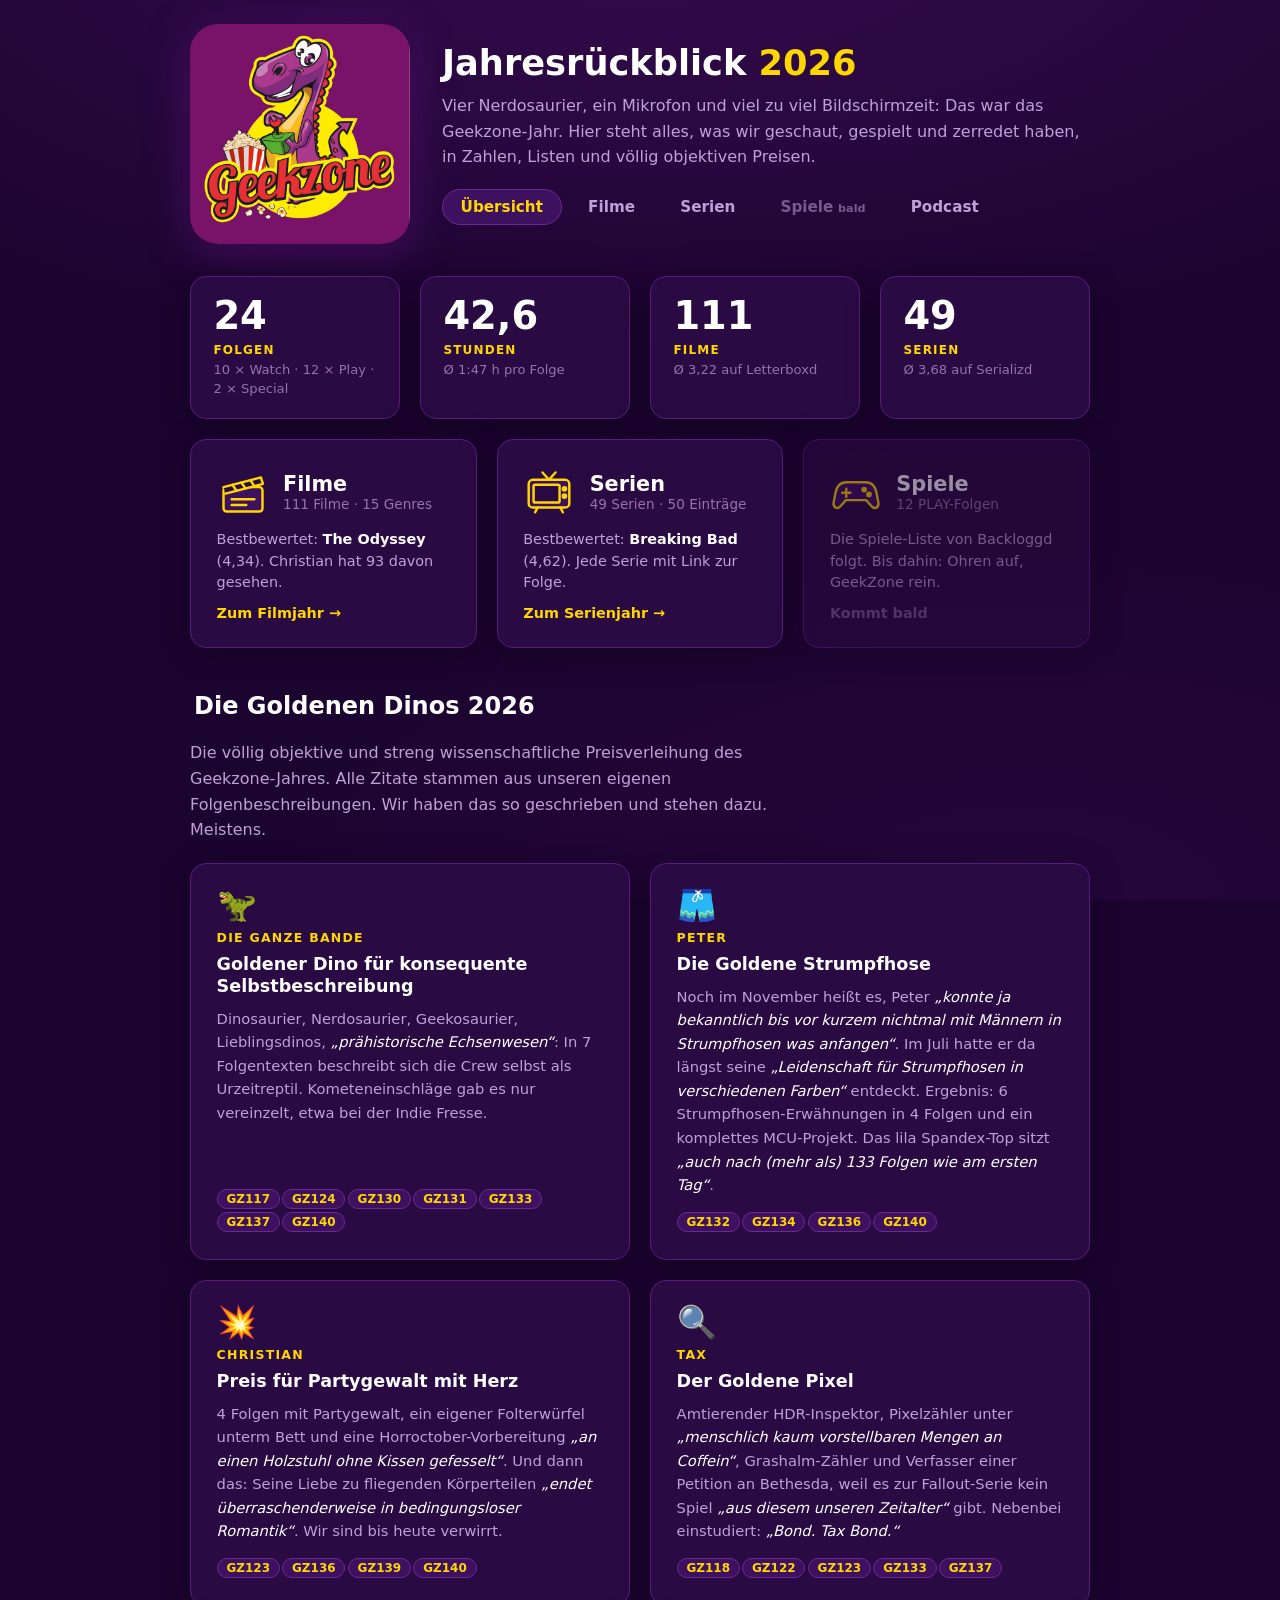
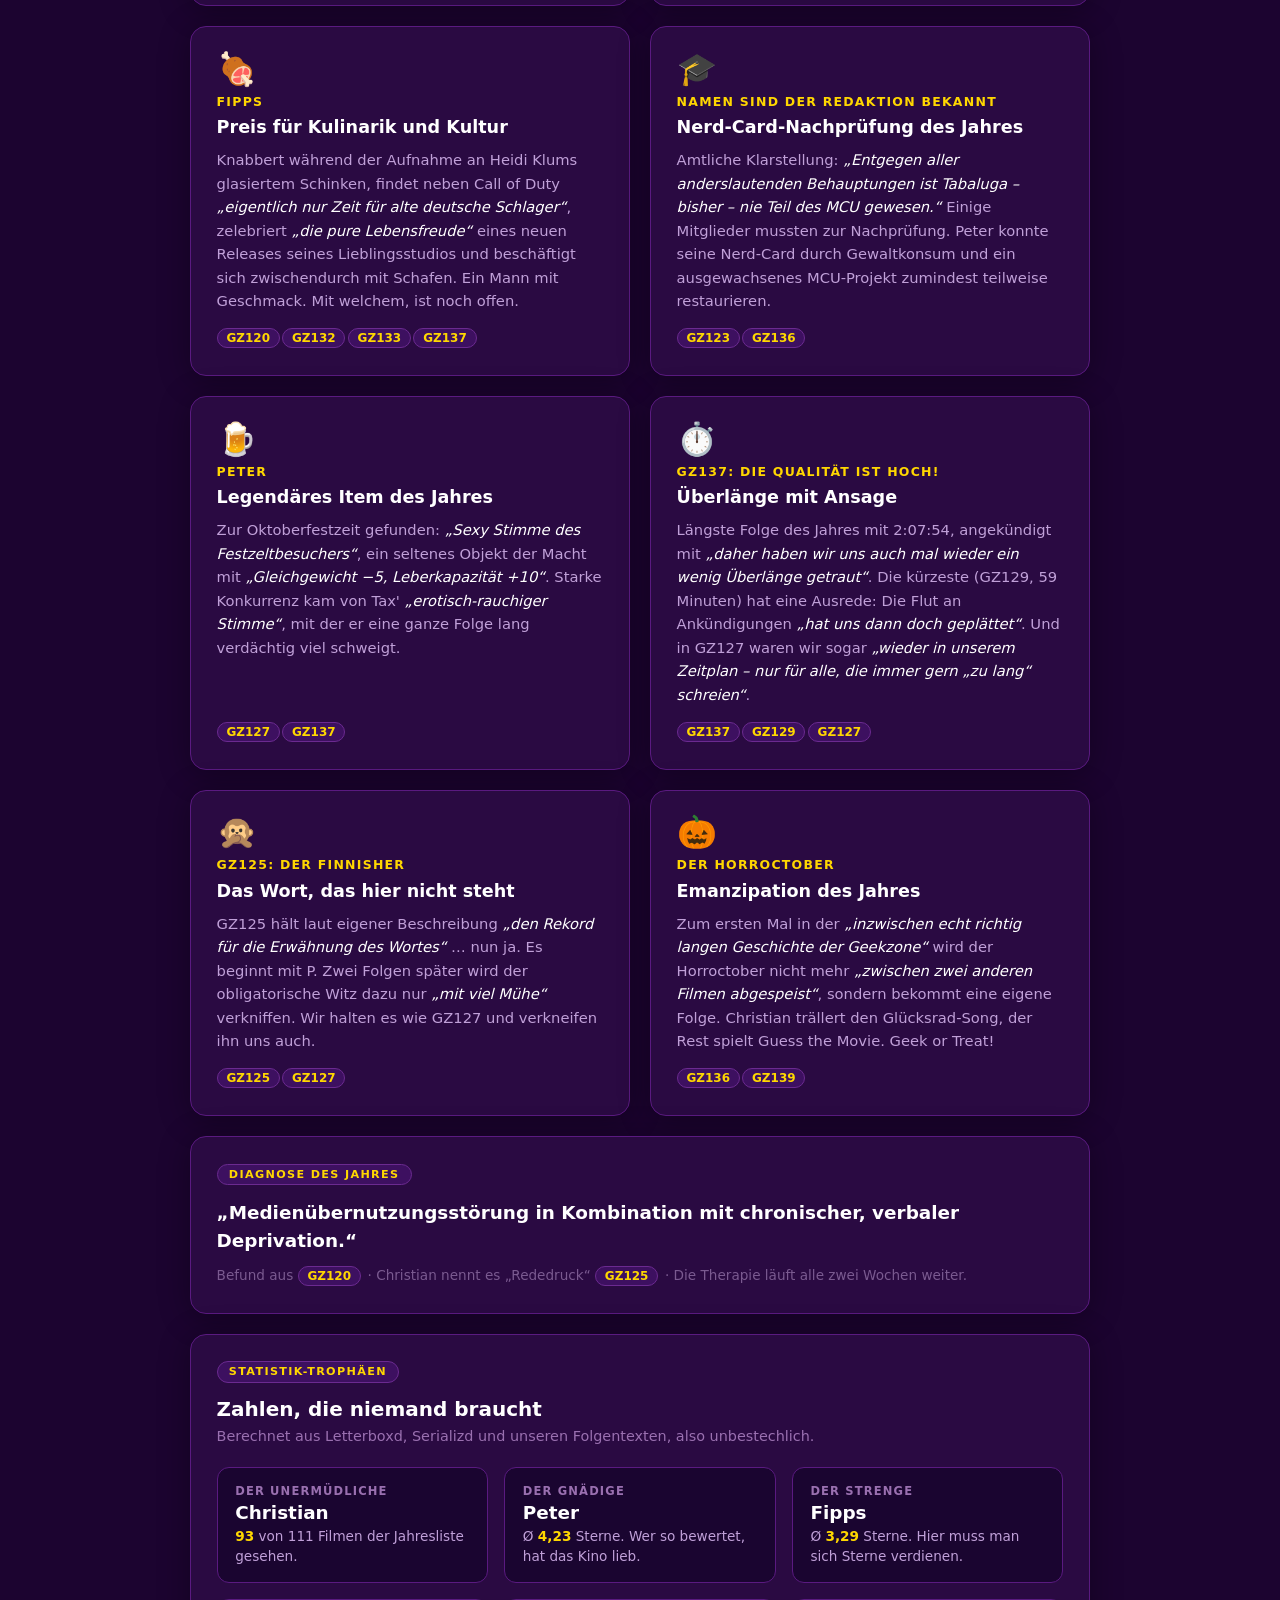
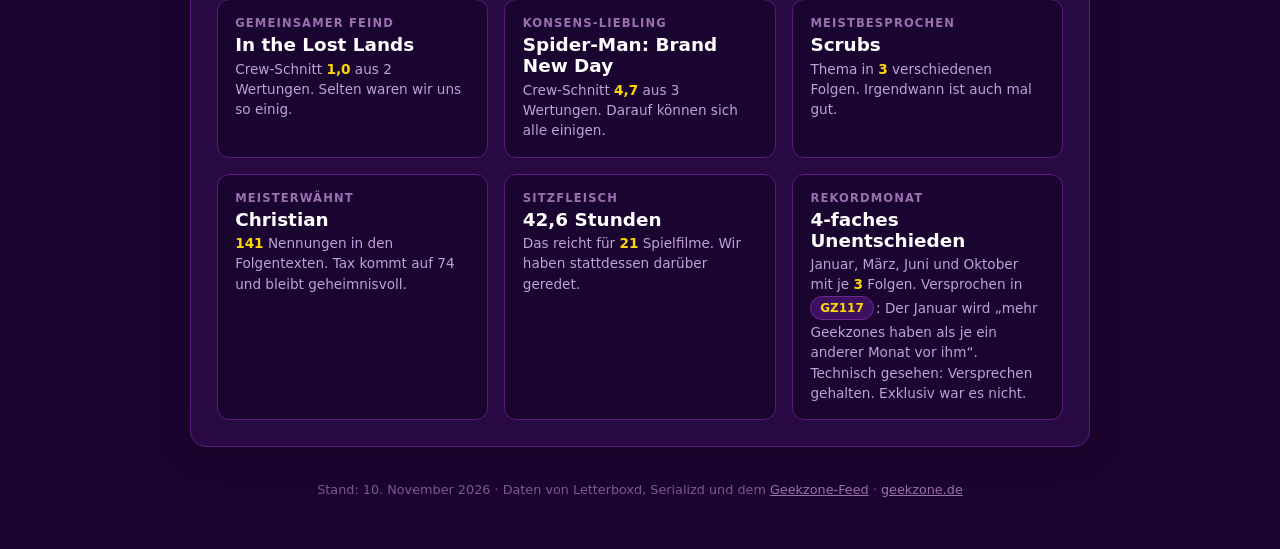
==== commit d970c645: "add landingpage" ====
--- a/index.html
+++ b/index.html
@@ -3,20 +3,67 @@
 <head>
 <meta charset="utf-8">
 <meta name="viewport" content="width=device-width, initial-scale=1">
-<title>Geekzone Filmjahr 2026</title>
-<meta name="description" content="Der Jahresrückblick des Geekzone-Podcasts: alle besprochenen Filme 2026 in Zahlen.">
+<title>Geekzone Jahresrückblick 2026</title>
+<meta name="description" content="Der Jahresrückblick des Geekzone-Podcasts: alle Filme, Serien und Spiele 2026 – plus die Goldenen Dinos.">
 <link rel="icon" href="assets/logo.jpg">
 <link rel="stylesheet" href="assets/site.css">
+<style>
+  .kpi-row { display: grid; grid-template-columns: repeat(4, minmax(0, 1fr)); gap: 1.25rem; }
+  .kpi-row .card { padding: 1.25rem 1.4rem; }
+  .kpi-row .num { font-size: 2.4rem; font-weight: 800; color: #fff; line-height: 1; font-variant-numeric: tabular-nums; }
+  .kpi-row .lbl { font-size: .75rem; color: var(--gold); font-weight: 700; text-transform: uppercase; letter-spacing: .1em; margin-top: .45rem; }
+  .kpi-row .sub2 { font-size: .82rem; color: var(--ink-3); margin-top: .3rem; line-height: 1.4; }
+  @media (max-width: 760px) { .kpi-row { grid-template-columns: repeat(2, minmax(0, 1fr)); } .kpi-row .num { font-size: 2rem; } }
+
+  .tiles { display: grid; grid-template-columns: repeat(3, minmax(0, 1fr)); gap: 1.25rem; }
+  @media (max-width: 760px) { .tiles { grid-template-columns: minmax(0, 1fr); } }
+  a.tile, div.tile {
+    display: flex; flex-direction: column; gap: .7rem; text-decoration: none;
+    transition: border-color .15s, transform .15s, box-shadow .15s;
+  }
+  a.tile:hover, a.tile:focus-visible { border-color: var(--gold); transform: translateY(-2px); box-shadow: 0 8px 36px #6b1a8c66; outline: none; }
+  .tile-head { display: flex; align-items: center; gap: .9rem; }
+  .tile-head img { width: 52px; height: 52px; flex-shrink: 0; }
+  .tile-head h3 { font-size: 1.3rem; font-weight: 800; color: #fff; }
+  .tile-head .cnt { color: var(--ink-3); font-size: .85rem; }
+  .tile p { color: var(--ink-2); font-size: .9rem; line-height: 1.5; margin: 0; }
+  .tile p b { color: #fff; }
+  .tile .go { margin-top: auto; color: var(--gold); font-weight: 700; font-size: .9rem; }
+  div.tile { opacity: .55; }
+  div.tile .go { color: var(--muted); }
+
+  .awards-intro { color: var(--ink-2); line-height: 1.6; max-width: 62ch; }
+  .awards { display: grid; grid-template-columns: repeat(2, minmax(0, 1fr)); gap: 1.25rem; }
+  @media (max-width: 760px) { .awards { grid-template-columns: minmax(0, 1fr); } }
+  .award { display: flex; flex-direction: column; gap: .55rem; }
+  .award .badge { font-size: 2rem; line-height: 1; }
+  .award h3 { font-size: 1.1rem; font-weight: 800; color: #fff; line-height: 1.25; }
+  .award .who { font-size: .78rem; font-weight: 700; text-transform: uppercase; letter-spacing: .1em; color: var(--gold); }
+  .award p { color: var(--ink-2); font-size: .92rem; line-height: 1.6; margin: 0; }
+  .award q { color: #fff; font-style: italic; }
+  .award q::before { content: "„"; } .award q::after { content: "“"; }
+  .award .eps { margin-top: auto; padding-top: .3rem; }
+
+  .trophies { display: grid; grid-template-columns: repeat(3, minmax(0, 1fr)); gap: 1rem; }
+  @media (max-width: 760px) { .trophies { grid-template-columns: minmax(0, 1fr); } }
+  .trophy { background: var(--surface-2); border: 1px solid var(--border); border-radius: 12px; padding: 1rem 1.1rem; }
+  .trophy .t { font-size: .72rem; font-weight: 700; text-transform: uppercase; letter-spacing: .1em; color: var(--ink-3); }
+  .trophy .w { font-size: 1.15rem; font-weight: 800; color: #fff; margin: .25rem 0 .2rem; }
+  .trophy .d { font-size: .85rem; color: var(--ink-2); line-height: 1.5; }
+  .trophy .d b { color: var(--gold); }
+</style>
 </head>
 <body>
 
 <header class="hero-header">
   <a href="https://www.geekzone.de/" class="hero-logo"><img src="assets/logo.jpg" alt="Geekzone"></a>
   <div class="hero-text">
-    <h1>Das Filmjahr <span class="yr" id="yr">2026</span></h1>
-    <p id="intro">Alle Filme, die wir im Geekzone-Podcast besprochen haben, in Zahlen: was wir geschaut haben, was begeistert hat und was nicht.</p>
+    <h1>Jahresrückblick <span class="yr" id="yr">2026</span></h1>
+    <p>Vier Nerdosaurier, ein Mikrofon und viel zu viel Bildschirmzeit: Das war das Geekzone-Jahr. Hier steht alles, was wir geschaut,
+      gespielt und zerredet haben, in Zahlen, Listen und völlig objektiven Preisen.</p>
     <nav class="hero-nav" aria-label="Rubriken">
-      <a href="index.html" class="active" aria-current="page">Filme</a>
+      <a href="index.html" class="active" aria-current="page">Übersicht</a>
+      <a href="filme.html">Filme</a>
       <a href="serien.html">Serien</a>
       <span class="soon">Spiele<small>bald</small></span>
       <a href="https://www.geekzone.de/">Podcast</a>
@@ -29,319 +76,233 @@
 </main>
 
 <footer id="footer"></footer>
-<div class="tip" id="tip" role="tooltip"></div>
-
+
+<script src="data/overview-2026.js"></script>
 <script src="data/films-2026.js"></script>
+<script src="data/series-2026.js"></script>
 <script>
 (() => {
-  const D = window.GZ_FILMS;
+  const O = window.GZ_OVERVIEW, F = window.GZ_FILMS, SE = window.GZ_SERIES;
   const app = document.getElementById('app');
-  if (!D) { app.innerHTML = '<div class="card"><p>Keine Daten gefunden. Bitte <code>python3 scripts/fetch_letterboxd.py</code> ausführen.</p></div>'; return; }
-
-  const GENRE_DE = {
-    'Action': 'Action', 'Adventure': 'Abenteuer', 'Animation': 'Animation', 'Comedy': 'Komödie',
-    'Crime': 'Krimi', 'Documentary': 'Dokumentarfilm', 'Drama': 'Drama', 'Family': 'Familie',
-    'Fantasy': 'Fantasy', 'History': 'Historie', 'Horror': 'Horror', 'Music': 'Musik',
-    'Mystery': 'Mystery', 'Romance': 'Romantik', 'Science Fiction': 'Science-Fiction',
-    'Thriller': 'Thriller', 'TV Movie': 'TV-Film', 'War': 'Kriegsfilm', 'Western': 'Western'
-  };
-  const gde = g => GENRE_DE[g] || g;
+  if (!O || !F || !SE) {
+    app.innerHTML = '<div class="card"><p>Daten fehlen. Bitte <code>scripts/build_overview.py</code>, <code>fetch_letterboxd.py</code> und <code>build_series.py</code> ausführen.</p></div>';
+    return;
+  }
   const esc = s => String(s ?? '').replace(/[&<>"']/g, c => ({ '&': '&amp;', '<': '&lt;', '>': '&gt;', '"': '&quot;', "'": '&#39;' }[c]));
   const num = (v, d = 2) => v == null ? '–' : v.toLocaleString('de-DE', { minimumFractionDigits: d, maximumFractionDigits: d });
-  const stars = v => {
-    if (v == null) return '';
-    const r = Math.round(v * 2) / 2;
-    return '★'.repeat(Math.floor(r)) + (r % 1 ? '½' : '');
-  };
-  const bySlug = Object.fromEntries(D.films.map(f => [f.slug, f]));
-  const S = D.stats;
-  const people = D.podcasters;
-  const order = ['audiotax', 'philst', 'misterbeam5000', 'ckatzorke'];
-  const nameOf = Object.fromEntries(people.map(p => [p.user, p.name]));
-  D.films.forEach(f => { f.episodes = f.episodes || []; });
-  const episodes = D.episodes || [];
-  const hasEps = D.films.some(f => f.episodes.length);
-  const fmtDate = iso => new Date(iso + 'T12:00:00').toLocaleDateString('de-DE', { day: 'numeric', month: 'long', year: 'numeric' });
-
-  document.getElementById('yr').textContent = D.year;
-  document.title = `Geekzone Filmjahr ${D.year}`;
-
-  /* ---------- Bausteine ---------- */
-  const feature = (f, label) => `
-    <div class="feature">
-      <a href="${esc(f.url)}" target="_blank" rel="noopener"><img src="${esc(f.poster)}" alt="" loading="lazy" width="96" height="144"></a>
-      <div>
-        <h3><a href="${esc(f.url)}" target="_blank" rel="noopener">${esc(f.title)}</a></h3>
-        <div class="meta">${f.year ?? ''}${f.genres.length ? ' · ' + f.genres.slice(0, 3).map(gde).join(', ') : ''}</div>
-        <div class="score">${num(f.lbRating)}<span class="stars" aria-hidden="true">${stars(f.lbRating)}</span></div>
-        <div class="muted" style="margin-top:.4rem">${label}</div>
+  const hms = s => `${Math.floor(s / 3600)}:${String(Math.floor(s % 3600 / 60)).padStart(2, '0')}:${String(s % 60).padStart(2, '0')}`;
+  const hm = s => `${Math.floor(s / 3600)}:${String(Math.round(s % 3600 / 60)).padStart(2, '0')} h`;
+  const epById = Object.fromEntries(O.episodes.map(e => [e.id, e]));
+  const ep = id => { const e = epById[id]; return e ? `<a class="ep-chip" href="${esc(e.url)}" target="_blank" rel="noopener" title="${esc(e.id)}: ${esc(e.title)}">${esc(e.id)}</a>` : ''; };
+  const eps = ids => `<div class="eps">${ids.map(ep).join('')}</div>`;
+  const avg = xs => xs.reduce((a, b) => a + b, 0) / (xs.length || 1);
+
+  document.getElementById('yr').textContent = O.year;
+  document.title = `Geekzone Jahresrückblick ${O.year}`;
+
+  /* ---------- Kennzahlen ---------- */
+  const total = O.totalSeconds, nEp = O.episodes.length;
+  const longest = O.episodes.reduce((a, b) => b.duration > a.duration ? b : a);
+  const shortest = O.episodes.reduce((a, b) => b.duration < a.duration ? b : a);
+  const films = F.films, series = SE.series;
+  const fAvg = F.stats.avgLbRating;
+  const sAvg = avg(series.filter(s => s.rating != null).map(s => s.rating));
+  const topFilm = films.find(f => f.slug === F.stats.lbExtremes.best[0]);
+  const topSeries = series.filter(s => s.rating != null).reduce((a, b) => b.rating > a.rating ? b : a);
+
+  /* ---------- Statistik-Trophäen (aus den Daten) ---------- */
+  const crew = F.podcasters.filter(p => p.hasData);
+  const most = crew.reduce((a, b) => b.watched > a.watched ? b : a);
+  const kind = crew.reduce((a, b) => b.avgRating > a.avgRating ? b : a);
+  const strict = crew.reduce((a, b) => b.avgRating < a.avgRating ? b : a);
+  const crewAvg = f => { const r = Object.values(f.ratings).filter(v => v != null); return r.length ? { n: r.length, v: avg(r) } : null; };
+  const scored = films.map(f => ({ f, c: crewAvg(f) })).filter(x => x.c && x.c.n >= 2);
+  const foe = scored.reduce((a, b) => b.c.v < a.c.v ? b : a);
+  const fav = scored.filter(x => x.c.n >= 3).reduce((a, b) => b.c.v > a.c.v || (b.c.v === a.c.v && b.c.n > a.c.n) ? b : a, { c: { v: -1, n: 0 } });
+  const talked = [...films.map(f => ({ t: f.title, n: f.episodes.filter(e => e.how === 'match').length })),
+                  ...series.map(s => ({ t: s.title, n: s.episodes.filter(e => e.how === 'match').length }))]
+                 .reduce((a, b) => b.n > a.n ? b : a);
+  const men = Object.entries(O.mentions).sort((a, b) => b[1] - a[1]);
+  const MONTHS = ['Januar', 'Februar', 'März', 'April', 'Mai', 'Juni', 'Juli', 'August', 'September', 'Oktober', 'November', 'Dezember'];
+  const perMonth = O.episodes.reduce((m, e) => { const k = +e.date.slice(5, 7) - 1; m[k] = (m[k] || 0) + 1; return m; }, {});
+  const maxMonth = Math.max(...Object.values(perMonth));
+  const topMonths = Object.keys(perMonth).filter(k => perMonth[k] === maxMonth).map(k => MONTHS[k]);
+  const g = O.gags;
+
+  app.innerHTML = `
+    <section class="kpi-row" aria-label="Das Jahr in Zahlen">
+      <div class="card"><div class="num">${nEp}</div><div class="lbl">Folgen</div>
+        <div class="sub2">${O.byType.WATCH} × Watch · ${O.byType.PLAY} × Play · ${O.byType.SPECIAL} × Special</div></div>
+      <div class="card"><div class="num">${num(total / 3600, 1)}</div><div class="lbl">Stunden</div>
+        <div class="sub2">Ø ${hm(total / nEp)} pro Folge</div></div>
+      <div class="card"><div class="num">${films.length}</div><div class="lbl">Filme</div>
+        <div class="sub2">Ø ${num(fAvg)} auf Letterboxd</div></div>
+      <div class="card"><div class="num">${SE.shows}</div><div class="lbl">Serien</div>
+        <div class="sub2">Ø ${num(sAvg)} auf Serializd</div></div>
+    </section>
+
+    <section class="tiles" aria-label="Rubriken">
+      <a class="card tile" href="filme.html">
+        <div class="tile-head"><img src="assets/icons/filme.svg" alt="" width="52" height="52"><div><h3>Filme</h3><div class="cnt">${films.length} Filme · ${F.stats.genres.length} Genres</div></div></div>
+        <p>Bestbewertet: <b>${esc(topFilm.title)}</b> (${num(topFilm.lbRating)}). ${esc(most.name)} hat ${most.watched} davon gesehen.</p>
+        <span class="go">Zum Filmjahr →</span>
+      </a>
+      <a class="card tile" href="serien.html">
+        <div class="tile-head"><img src="assets/icons/serien.svg" alt="" width="52" height="52"><div><h3>Serien</h3><div class="cnt">${SE.shows} Serien · ${SE.count} Einträge</div></div></div>
+        <p>Bestbewertet: <b>${esc(topSeries.title)}</b> (${num(topSeries.rating)}). Jede Serie mit Link zur Folge.</p>
+        <span class="go">Zum Serienjahr →</span>
+      </a>
+      <div class="card tile" aria-disabled="true">
+        <div class="tile-head"><img src="assets/icons/spiele.svg" alt="" width="52" height="52"><div><h3>Spiele</h3><div class="cnt">${O.byType.PLAY} PLAY-Folgen</div></div></div>
+        <p>Die Spiele-Liste von Backloggd folgt. Bis dahin: Ohren auf, GeekZone rein.</p>
+        <span class="go">Kommt bald</span>
       </div>
-    </div>`;
-
-  const ex = S.lbExtremes;
-  const ratingsCount = f => f.lbRatingCount ? `${f.lbRatingCount.toLocaleString('de-DE')} Bewertungen auf Letterboxd` : 'Letterboxd-Community';
-
-  /* ---------- Jahre gruppieren: Jahrzehnte vor 2020, danach einzelne Jahre ---------- */
-  const yearBuckets = (() => {
-    const m = new Map();
-    for (const f of D.films) {
-      if (!f.year) continue;
-      const key = f.year < 2020 ? `${Math.floor(f.year / 10) * 10}er` : String(f.year);
-      const sortKey = f.year < 2020 ? Math.floor(f.year / 10) * 10 : f.year;
-      if (!m.has(key)) m.set(key, { label: key, sort: sortKey, films: [] });
-      m.get(key).films.push(f);
-    }
-    // Lücken bei Jahrzehnten/Jahren auffüllen, damit die Zeitachse ehrlich bleibt
-    const keys = [...m.values()].map(b => b.sort);
-    const min = Math.min(...keys), out = [];
-    for (let d = Math.floor(min / 10) * 10; d < 2020; d += 10) { const k = `${d}er`; out.push(m.get(k) || { label: k, sort: d, films: [] }); }
-    for (let y = 2020; y <= D.year; y++) { const k = String(y); out.push(m.get(k) || { label: k, sort: y, films: [] }); }
-    return out;
-  })();
-
-  const genreFilms = g => D.films.filter(f => f.genres.includes(g));
-  const titleList = (films, max = 8) => {
-    const s = films.slice().sort((a, b) => (b.lbRating ?? 0) - (a.lbRating ?? 0));
-    return s.slice(0, max).map(f => esc(f.title)).join('<br>') + (s.length > max ? `<br><span class="muted">… und ${s.length - max} weitere</span>` : '');
-  };
-
-  /* ---------- Podcaster ---------- */
-  const anyData = people.some(p => p.hasData);
-  const maxWatched = D.films.length;
-  const ranking = people.slice().sort((a, b) => b.watched - a.watched);
-  const pick = (slugs, value, tag) => {
-    if (!slugs || !slugs.length) return `<div class="pick"><div><div class="tag">${tag}</div><div class="muted">noch nichts bewertet</div></div></div>`;
-    const f = bySlug[slugs[0]];
-    const more = slugs.length > 1 ? `<div class="more">gleichauf mit ${slugs.slice(1, 4).map(s => esc(bySlug[s].title)).join(', ')}${slugs.length > 4 ? ` und ${slugs.length - 4} weiteren` : ''}</div>` : '';
-    return `<div class="pick">
-      <img src="${esc(f.poster)}" alt="" loading="lazy" width="42" height="63">
-      <div style="min-width:0">
-        <div class="tag">${tag}</div>
-        <div class="t"><a href="${esc(f.url)}" target="_blank" rel="noopener">${esc(f.title)}</a> <span class="r">${stars(value)} ${num(value, 1)}</span></div>
-        ${more}
-      </div></div>`;
-  };
-
-  const personCard = p => `
-    <article class="card">
-      <div class="person-head">
-        <div class="avatar" aria-hidden="true">${esc(p.name[0])}</div>
-        <div><h3>${esc(p.name)}</h3><a href="${esc(p.profile)}" target="_blank" rel="noopener">@${esc(p.user)} auf Letterboxd</a></div>
+    </section>
+
+    <div class="section-title"><h2>Die Goldenen Dinos ${O.year}</h2></div>
+    <p class="awards-intro">Die völlig objektive und streng wissenschaftliche Preisverleihung des Geekzone-Jahres.
+      Alle Zitate stammen aus unseren eigenen Folgenbeschreibungen. Wir haben das so geschrieben und stehen dazu. Meistens.</p>
+
+    <section class="awards">
+      <article class="card award">
+        <div class="badge" aria-hidden="true">🦖</div>
+        <span class="who">Die ganze Bande</span>
+        <h3>Goldener Dino für konsequente Selbstbeschreibung</h3>
+        <p>Dinosaurier, Nerdosaurier, Geekosaurier, Lieblingsdinos, <q>prähistorische Echsenwesen</q>: In ${g.dinos.episodes.length} Folgentexten
+          beschreibt sich die Crew selbst als Urzeitreptil. Kometeneinschläge gab es nur vereinzelt, etwa bei der Indie Fresse.</p>
+        ${eps(g.dinos.episodes)}
+      </article>
+
+      <article class="card award">
+        <div class="badge" aria-hidden="true">🩳</div>
+        <span class="who">Peter</span>
+        <h3>Die Goldene Strumpfhose</h3>
+        <p>Noch im November heißt es, Peter <q>konnte ja bekanntlich bis vor kurzem nichtmal mit Männern in Strumpfhosen was anfangen</q>.
+          Im Juli hatte er da längst seine <q>Leidenschaft für Strumpfhosen in verschiedenen Farben</q> entdeckt. Ergebnis:
+          ${g.strumpfhosen.count} Strumpfhosen-Erwähnungen in ${g.strumpfhosen.episodes.length} Folgen und ein komplettes MCU-Projekt.
+          Das lila Spandex-Top sitzt <q>auch nach (mehr als) 133 Folgen wie am ersten Tag</q>.</p>
+        ${eps(['GZ132', 'GZ134', 'GZ136', 'GZ140'])}
+      </article>
+
+      <article class="card award">
+        <div class="badge" aria-hidden="true">💥</div>
+        <span class="who">Christian</span>
+        <h3>Preis für Partygewalt mit Herz</h3>
+        <p>${g.partygewalt.episodes.length} Folgen mit Partygewalt, ein eigener Folterwürfel unterm Bett und eine Horroctober-Vorbereitung
+          <q>an einen Holzstuhl ohne Kissen gefesselt</q>. Und dann das: Seine Liebe zu fliegenden Körperteilen
+          <q>endet überraschenderweise in bedingungsloser Romantik</q>. Wir sind bis heute verwirrt.</p>
+        ${eps(['GZ123', 'GZ136', 'GZ139', 'GZ140'])}
+      </article>
+
+      <article class="card award">
+        <div class="badge" aria-hidden="true">🔍</div>
+        <span class="who">Tax</span>
+        <h3>Der Goldene Pixel</h3>
+        <p>Amtierender HDR-Inspektor, Pixelzähler unter <q>menschlich kaum vorstellbaren Mengen an Coffein</q>, Grashalm-Zähler und Verfasser
+          einer Petition an Bethesda, weil es zur Fallout-Serie kein Spiel <q>aus diesem unseren Zeitalter</q> gibt.
+          Nebenbei einstudiert: <q>Bond. Tax Bond.</q></p>
+        ${eps(['GZ118', 'GZ122', 'GZ123', 'GZ133', 'GZ137'])}
+      </article>
+
+      <article class="card award">
+        <div class="badge" aria-hidden="true">🍖</div>
+        <span class="who">Fipps</span>
+        <h3>Preis für Kulinarik und Kultur</h3>
+        <p>Knabbert während der Aufnahme an Heidi Klums glasiertem Schinken, findet neben Call of Duty <q>eigentlich nur Zeit für alte deutsche
+          Schlager</q>, zelebriert <q>die pure Lebensfreude</q> eines neuen Releases seines Lieblingsstudios und beschäftigt sich
+          zwischendurch mit Schafen. Ein Mann mit Geschmack. Mit welchem, ist noch offen.</p>
+        ${eps(['GZ120', 'GZ132', 'GZ133', 'GZ137'])}
+      </article>
+
+      <article class="card award">
+        <div class="badge" aria-hidden="true">🎓</div>
+        <span class="who">Namen sind der Redaktion bekannt</span>
+        <h3>Nerd-Card-Nachprüfung des Jahres</h3>
+        <p>Amtliche Klarstellung: <q>Entgegen aller anderslautenden Behauptungen ist Tabaluga – bisher – nie Teil des MCU gewesen.</q>
+          Einige Mitglieder mussten zur Nachprüfung. Peter konnte seine Nerd-Card durch Gewaltkonsum und ein ausgewachsenes MCU-Projekt
+          zumindest teilweise restaurieren.</p>
+        ${eps(['GZ123', 'GZ136'])}
+      </article>
+
+      <article class="card award">
+        <div class="badge" aria-hidden="true">🍺</div>
+        <span class="who">Peter</span>
+        <h3>Legendäres Item des Jahres</h3>
+        <p>Zur Oktoberfestzeit gefunden: <q>Sexy Stimme des Festzeltbesuchers</q>, ein seltenes Objekt der Macht mit
+          <q>Gleichgewicht −5, Leberkapazität +10</q>. Starke Konkurrenz kam von Tax' <q>erotisch-rauchiger Stimme</q>,
+          mit der er eine ganze Folge lang verdächtig viel schweigt.</p>
+        ${eps(['GZ127', 'GZ137'])}
+      </article>
+
+      <article class="card award">
+        <div class="badge" aria-hidden="true">⏱️</div>
+        <span class="who">${esc(longest.id)}: ${esc(longest.title)}</span>
+        <h3>Überlänge mit Ansage</h3>
+        <p>Längste Folge des Jahres mit ${hms(longest.duration)}, angekündigt mit <q>daher haben wir uns auch mal wieder ein wenig Überlänge getraut</q>.
+          Die kürzeste (${esc(shortest.id)}, ${Math.round(shortest.duration / 60)} Minuten) hat eine Ausrede: Die Flut an Ankündigungen <q>hat uns dann doch geplättet</q>.
+          Und in GZ127 waren wir sogar <q>wieder in unserem Zeitplan – nur für alle, die immer gern „zu lang“ schreien</q>.</p>
+        ${eps([longest.id, shortest.id, 'GZ127'])}
+      </article>
+
+      <article class="card award">
+        <div class="badge" aria-hidden="true">🙊</div>
+        <span class="who">GZ125: Der Finnisher</span>
+        <h3>Das Wort, das hier nicht steht</h3>
+        <p>GZ125 hält laut eigener Beschreibung <q>den Rekord für die Erwähnung des Wortes</q> … nun ja. Es beginnt mit P.
+          Zwei Folgen später wird der obligatorische Witz dazu nur <q>mit viel Mühe</q> verkniffen. Wir halten es wie GZ127 und verkneifen ihn uns auch.</p>
+        ${eps(['GZ125', 'GZ127'])}
+      </article>
+
+      <article class="card award">
+        <div class="badge" aria-hidden="true">🎃</div>
+        <span class="who">Der Horroctober</span>
+        <h3>Emanzipation des Jahres</h3>
+        <p>Zum ersten Mal in der <q>inzwischen echt richtig langen Geschichte der Geekzone</q> wird der Horroctober nicht mehr
+          <q>zwischen zwei anderen Filmen abgespeist</q>, sondern bekommt eine eigene Folge. Christian trällert den Glücksrad-Song,
+          der Rest spielt Guess the Movie. Geek or Treat!</p>
+        ${eps(['GZ136', 'GZ139'])}
+      </article>
+    </section>
+
+    <section class="card">
+      <span class="card-label">Diagnose des Jahres</span>
+      <p style="color:#fff;font-size:1.15rem;font-weight:700;line-height:1.5;margin:0 0 .6rem">
+        „Medienübernutzungsstörung in Kombination mit chronischer, verbaler Deprivation.“</p>
+      <p class="muted" style="margin:0">Befund aus ${ep('GZ120')} · Christian nennt es <q>Rededruck</q> ${ep('GZ125')} · Die Therapie läuft alle zwei Wochen weiter.</p>
+    </section>
+
+    <section class="card">
+      <span class="card-label">Statistik-Trophäen</span>
+      <h2>Zahlen, die niemand braucht</h2>
+      <p class="sub">Berechnet aus Letterboxd, Serializd und unseren Folgentexten, also unbestechlich.</p>
+      <div class="trophies">
+        <div class="trophy"><div class="t">Der Unermüdliche</div><div class="w">${esc(most.name)}</div>
+          <div class="d"><b>${most.watched}</b> von ${films.length} Filmen der Jahresliste gesehen.</div></div>
+        <div class="trophy"><div class="t">Der Gnädige</div><div class="w">${esc(kind.name)}</div>
+          <div class="d">Ø <b>${num(kind.avgRating)}</b> Sterne. Wer so bewertet, hat das Kino lieb.</div></div>
+        <div class="trophy"><div class="t">Der Strenge</div><div class="w">${esc(strict.name)}</div>
+          <div class="d">Ø <b>${num(strict.avgRating)}</b> Sterne. Hier muss man sich Sterne verdienen.</div></div>
+        <div class="trophy"><div class="t">Gemeinsamer Feind</div><div class="w">${esc(foe.f.title)}</div>
+          <div class="d">Crew-Schnitt <b>${num(foe.c.v, 1)}</b> aus ${foe.c.n} Wertungen. Selten waren wir uns so einig.</div></div>
+        ${fav.f ? `<div class="trophy"><div class="t">Konsens-Liebling</div><div class="w">${esc(fav.f.title)}</div>
+          <div class="d">Crew-Schnitt <b>${num(fav.c.v, 1)}</b> aus ${fav.c.n} Wertungen. Darauf können sich alle einigen.</div></div>` : ''}
+        <div class="trophy"><div class="t">Meistbesprochen</div><div class="w">${esc(talked.t)}</div>
+          <div class="d">Thema in <b>${talked.n}</b> verschiedenen Folgen. Irgendwann ist auch mal gut.</div></div>
+        <div class="trophy"><div class="t">Meisterwähnt</div><div class="w">${esc(men[0][0])}</div>
+          <div class="d"><b>${men[0][1]}</b> Nennungen in den Folgentexten. ${esc(men[men.length - 1][0])} kommt auf ${men[men.length - 1][1]} und bleibt geheimnisvoll.</div></div>
+        <div class="trophy"><div class="t">Sitzfleisch</div><div class="w">${num(total / 3600, 1)} Stunden</div>
+          <div class="d">Das reicht für <b>${Math.floor(total / (2 * 3600))}</b> Spielfilme. Wir haben stattdessen darüber geredet.</div></div>
+        <div class="trophy"><div class="t">Rekordmonat</div><div class="w">${topMonths.length > 2 ? `${topMonths.length}-faches Unentschieden` : topMonths.join(' & ')}</div>
+          <div class="d">${topMonths.length > 2 ? esc(topMonths.join(', ').replace(/, ([^,]*)$/, ' und $1')) + ' mit je' : 'Je'} <b>${maxMonth}</b> Folgen.
+            Versprochen in ${ep('GZ117')}: Der Januar wird <q>mehr Geekzones haben als je ein anderer Monat vor ihm</q>.${topMonths.length > 1 && topMonths.includes('Januar') ? ' Technisch gesehen: Versprechen gehalten. Exklusiv war es nicht.' : ''}</div></div>
       </div>
-      ${p.hasData ? `
-      <div class="person-stats">
-        <div><b>${p.watched}</b><span>gesehen</span></div>
-        <div><b>${p.rated}</b><span>bewertet</span></div>
-        <div><b>${num(p.avgRating)}</b><span>Ø Wertung</span></div>
-      </div>
-      ${pick(p.best, p.bestValue, 'Höchste Wertung')}
-      ${pick(p.worst, p.worstValue, 'Niedrigste Wertung')}`
-      : `<div class="info-box">Für ${esc(p.name)} liegen noch keine Letterboxd-Daten vor.</div>`}
-    </article>`;
-
-  /* ---------- Rendern ---------- */
-  app.innerHTML = `
-    <section class="kpis">
-      <div class="card kpi">
-        <span class="card-label">Filme</span>
-        <div class="num">${S.count}</div>
-        <p>Filme auf der <a href="${esc(D.listUrl)}" target="_blank" rel="noopener">Geekzone-Liste ${D.year}</a>, von ${Math.min(...D.films.map(f => f.year).filter(Boolean))} bis ${Math.max(...D.films.map(f => f.year).filter(Boolean))}.</p>
-      </div>
-      <div class="card kpi">
-        <span class="card-label">Durchschnittswertung</span>
-        <div class="num">${num(S.avgLbRating)}<small>/ 5</small></div>
-        <div class="stars" aria-hidden="true">${stars(S.avgLbRating)}</div>
-        <p>Mittelwert der Letterboxd-Community-Wertungen aller Filme der Liste.</p>
-      </div>
-    </section>
-
-    <section class="duo">
-      <div class="card">
-        <span class="card-label">Bestbewertet</span>
-        ${ex.best.map(s => feature(bySlug[s], ratingsCount(bySlug[s]))).join('')}
-      </div>
-      <div class="card">
-        <span class="card-label">Schlechtbewertet</span>
-        ${ex.worst.map(s => feature(bySlug[s], ratingsCount(bySlug[s]))).join('')}
-      </div>
-    </section>
-
-    <section class="card">
-      <span class="card-label">Genres</span>
-      <h2>Verteilung auf Genres</h2>
-      <p class="sub">Anzahl der Filme pro Genre. Ein Film kann mehrere Genres haben, deshalb ergibt die Summe mehr als ${S.count}.</p>
-      <div class="bars" id="genres">
-        ${(() => { const max = S.genres[0][1]; return S.genres.map(([g, n]) => `
-          <div class="bar-row" tabindex="0" data-tip="genre" data-key="${esc(g)}">
-            <span class="bar-label">${esc(gde(g))}</span>
-            <span class="bar-track"><span class="bar-fill" style="width:${(n / max * 100).toFixed(1)}%"></span></span>
-            <span class="bar-val">${n}</span>
-          </div>`).join(''); })()}
-      </div>
-    </section>
-
-    <section class="card">
-      <span class="card-label">Erscheinungsjahr</span>
-      <h2>Verteilung nach Veröffentlichungsjahr</h2>
-      <p class="sub">Vor 2020 nach Jahrzehnten zusammengefasst, danach einzelne Jahre.</p>
-      ${(() => { const max = Math.max(...yearBuckets.map(b => b.films.length)); return `
-      <div class="cols" id="years">
-        ${yearBuckets.map((b, i) => `
-          <div class="col" tabindex="0" data-tip="year" data-key="${i}" aria-label="${esc(b.label)}: ${b.films.length} Filme">
-            ${b.films.length ? `<span class="v">${b.films.length}</span>` : ''}
-            <span class="fill" style="height:${b.films.length ? (b.films.length / max * 82).toFixed(1) : 0}%;${b.films.length ? '' : 'min-height:0'}"></span>
-          </div>`).join('')}
-      </div>
-      <div class="col-labels" aria-hidden="true">${yearBuckets.map(b => `<span>${esc(b.label)}</span>`).join('')}</div>`; })()}
-    </section>
-
-    <div class="section-title"><h2>Die Geekzone-Crew</h2></div>
-
-    <section class="card">
-      <span class="card-label">Rangliste</span>
-      <h2>Wer hat die meisten Filme der Liste geschaut?</h2>
-      ${anyData ? `
-      <p class="sub">Gesehene Filme von ${maxWatched} auf der Liste, unabhängig davon, wann sie geschaut wurden.</p>
-      <div class="ranking">
-        ${ranking.map((p, i) => `
-          <div class="rank-row${i === 0 && p.watched > 0 ? ' first' : ''}">
-            <span class="rank-pos">${p.hasData ? (i === 0 ? '🏆' : i + 1) : '–'}</span>
-            <span class="rank-name"><a href="${esc(p.profile)}" target="_blank" rel="noopener">${esc(p.name)}</a></span>
-            <span class="rank-track"><span class="rank-fill" style="width:${(p.watched / maxWatched * 100).toFixed(1)}%"></span></span>
-            <span class="rank-val">${p.hasData ? `${p.watched} <small>(${Math.round(p.watched / maxWatched * 100)} %)</small>` : '<small>keine Daten</small>'}</span>
-          </div>`).join('')}
-      </div>` : `
-      <div class="info-box" style="margin-top:1rem">
-        <strong>Die Crew-Daten fehlen noch.</strong> Letterboxd blockiert den automatischen Abruf kompletter Profile.
-        Deshalb kommen die Daten aus dem offiziellen Letterboxd-Export: Jede Person exportiert unter
-        <em>Settings → Data → Export your data</em> eine ZIP-Datei. Die Datei kommt nach <code>data/exports/&lt;benutzername&gt;.zip</code>,
-        danach <code>python3 scripts/fetch_letterboxd.py</code> erneut ausführen.
-      </div>`}
-    </section>
-
-    <section class="people">
-      ${order.map(u => people.find(p => p.user === u)).map(personCard).join('')}
-    </section>
-
-    <div class="section-title"><h2>Alle Filme</h2></div>
-    <section class="card">
-      <div class="controls">
-        <input type="search" id="q" placeholder="Film suchen …" aria-label="Film suchen">
-        <select id="genre" aria-label="Nach Genre filtern">
-          <option value="">Alle Genres</option>
-          ${S.genres.map(([g]) => `<option value="${esc(g)}">${esc(gde(g))}</option>`).join('')}
-        </select>
-        ${hasEps ? `<select id="ep" aria-label="Nach Folge filtern">
-          <option value="">Alle Folgen</option>
-          ${episodes.filter(e => D.films.some(f => f.episodes.some(x => x.id === e.id))).map(e => `<option value="${esc(e.id)}">${esc(e.id)}: ${esc(e.title)}</option>`).join('')}
-        </select>` : ''}
-      </div>
-      <div class="table-wrap">
-        <table>
-          <thead><tr>
-            <th data-k="title"><button>Film</button></th>
-            ${hasEps ? '<th data-k="ep"><button>Folge</button></th>' : ''}
-            <th>Genres</th>
-            <th class="n" data-k="lbRating"><button>Letterboxd</button></th>
-            ${order.map(u => `<th class="n" data-k="u:${u}"><button>${esc(nameOf[u])}</button></th>`).join('')}
-          </tr></thead>
-          <tbody id="rows"></tbody>
-        </table>
-      </div>
-      <p class="muted" id="count" style="margin-top:.8rem"></p>
     </section>
   `;
 
   document.getElementById('footer').innerHTML = `
-    Stand: ${fmtDate(D.generated)} · Daten von <a href="${esc(D.listUrl)}" target="_blank" rel="noopener">Letterboxd</a> ·
+    Stand: ${new Date(O.generated + 'T12:00:00').toLocaleDateString('de-DE', { day: 'numeric', month: 'long', year: 'numeric' })} ·
+    Daten von Letterboxd, Serializd und dem <a href="https://www.geekzone.de/feed/mp3">Geekzone-Feed</a> ·
     <a href="https://www.geekzone.de/">geekzone.de</a>`;
-
-  /* ---------- Tooltips ---------- */
-  const tip = document.getElementById('tip');
-  const tipHtml = el => {
-    if (el.dataset.tip === 'genre') {
-      const g = el.dataset.key, fs = genreFilms(g);
-      return `<strong>${esc(gde(g))}</strong><span class="gold">${fs.length} Filme</span> · ${Math.round(fs.length / S.count * 100)} % der Liste<br>${titleList(fs)}`;
-    }
-    const b = yearBuckets[+el.dataset.key];
-    if (!b.films.length) return `<strong>${esc(b.label)}</strong>Keine Filme`;
-    return `<strong>${esc(b.label)}</strong><span class="gold">${b.films.length} ${b.films.length === 1 ? 'Film' : 'Filme'}</span><br>${titleList(b.films)}`;
-  };
-  const place = (x, y) => {
-    const r = tip.getBoundingClientRect();
-    let left = x + 14, top = y + 14;
-    if (left + r.width > innerWidth - 8) left = x - r.width - 14;
-    if (top + r.height > innerHeight - 8) top = y - r.height - 14;
-    tip.style.left = Math.max(8, left) + 'px';
-    tip.style.top = Math.max(8, top) + 'px';
-  };
-  const show = (el, x, y) => { tip.innerHTML = tipHtml(el); tip.classList.add('on'); place(x, y); };
-  const hide = () => tip.classList.remove('on');
-  app.addEventListener('pointermove', e => {
-    const el = e.target.closest('[data-tip]');
-    if (el) show(el, e.clientX, e.clientY); else hide();
-  });
-  app.addEventListener('pointerleave', hide);
-  app.addEventListener('focusin', e => {
-    const el = e.target.closest('[data-tip]');
-    if (!el) return;
-    const r = el.getBoundingClientRect();
-    show(el, r.left + r.width / 2, r.top + r.height / 2);
-  });
-  app.addEventListener('focusout', hide);
-  addEventListener('scroll', hide, { passive: true });
-
-  /* ---------- Tabelle ---------- */
-  let sortKey = 'lbRating', sortDir = -1;
-  const val = (f, k) => k === 'ep' ? f.episodes[0]?.no : k.startsWith('u:') ? f.ratings[k.slice(2)] : f[k];
-  const epCell = f => f.episodes.length
-    ? f.episodes.map(e => `<a class="ep-chip${e.how === 'inferred' ? ' inf' : ''}" href="${esc(e.url)}" target="_blank" rel="noopener"
-        title="${esc(e.id)}: ${esc(e.title)}${e.how === 'inferred' ? ' (aus der Reihenfolge der Liste abgeleitet)' : ''}">${esc(e.id)}</a>`).join('')
-    : '<span class="na">–</span>';
-  const cell = (f, u) => {
-    if (!(u in f.ratings)) return '<span class="na">–</span>';
-    const r = f.ratings[u];
-    if (r == null) return '<span class="seen" title="gesehen, nicht bewertet">✓</span>';
-    return `<span class="${r >= 4.5 ? 'top' : ''}">${num(r, 1)}</span>`;
-  };
-  const renderRows = () => {
-    const q = document.getElementById('q').value.trim().toLowerCase();
-    const g = document.getElementById('genre').value;
-    const ep = hasEps ? document.getElementById('ep').value : '';
-    const rows = D.films
-      .filter(f => (!q || f.title.toLowerCase().includes(q)) && (!g || f.genres.includes(g)) && (!ep || f.episodes.some(e => e.id === ep)))
-      .sort((a, b) => {
-        let va = val(a, sortKey), vb = val(b, sortKey);
-        if (sortKey === 'title') return sortDir * String(va).localeCompare(String(vb), 'de');
-        if (va == null && vb == null) return 0;
-        if (va == null) return 1;
-        if (vb == null) return -1;
-        return sortDir * (va - vb);
-      });
-    document.getElementById('rows').innerHTML = rows.map(f => `
-      <tr>
-        <td class="film"><img src="${esc(f.poster)}" alt="" loading="lazy" width="30" height="45"><span><a href="${esc(f.url)}" target="_blank" rel="noopener">${esc(f.title)}</a><span class="y">${f.year ?? ''}</span></span></td>
-        ${hasEps ? `<td class="ep">${epCell(f)}</td>` : ''}
-        <td class="g">${f.genres.map(gde).join(', ')}</td>
-        <td class="n">${num(f.lbRating)}</td>
-        ${order.map(u => `<td class="n">${cell(f, u)}</td>`).join('')}
-      </tr>`).join('');
-    document.getElementById('count').textContent = `${rows.length} von ${D.films.length} Filmen` + (anyData ? ' · ✓ = gesehen, aber nicht bewertet' : '')
-      + (hasEps ? ' · gestrichelte Folge = aus der Reihenfolge der Liste abgeleitet' : '');
-    document.querySelectorAll('th[data-k]').forEach(th => {
-      if (th.dataset.k === sortKey) th.setAttribute('aria-sort', sortDir > 0 ? 'ascending' : 'descending');
-      else th.removeAttribute('aria-sort');
-    });
-  };
-  document.querySelectorAll('th[data-k] button').forEach(btn => btn.addEventListener('click', () => {
-    const k = btn.parentElement.dataset.k;
-    if (k === sortKey) sortDir *= -1; else { sortKey = k; sortDir = (k === 'title' || k === 'ep') ? 1 : -1; }
-    renderRows();
-  }));
-  document.getElementById('q').addEventListener('input', renderRows);
-  document.getElementById('genre').addEventListener('change', renderRows);
-  if (hasEps) document.getElementById('ep').addEventListener('change', renderRows);
-  renderRows();
 })();
 </script>
 </body>
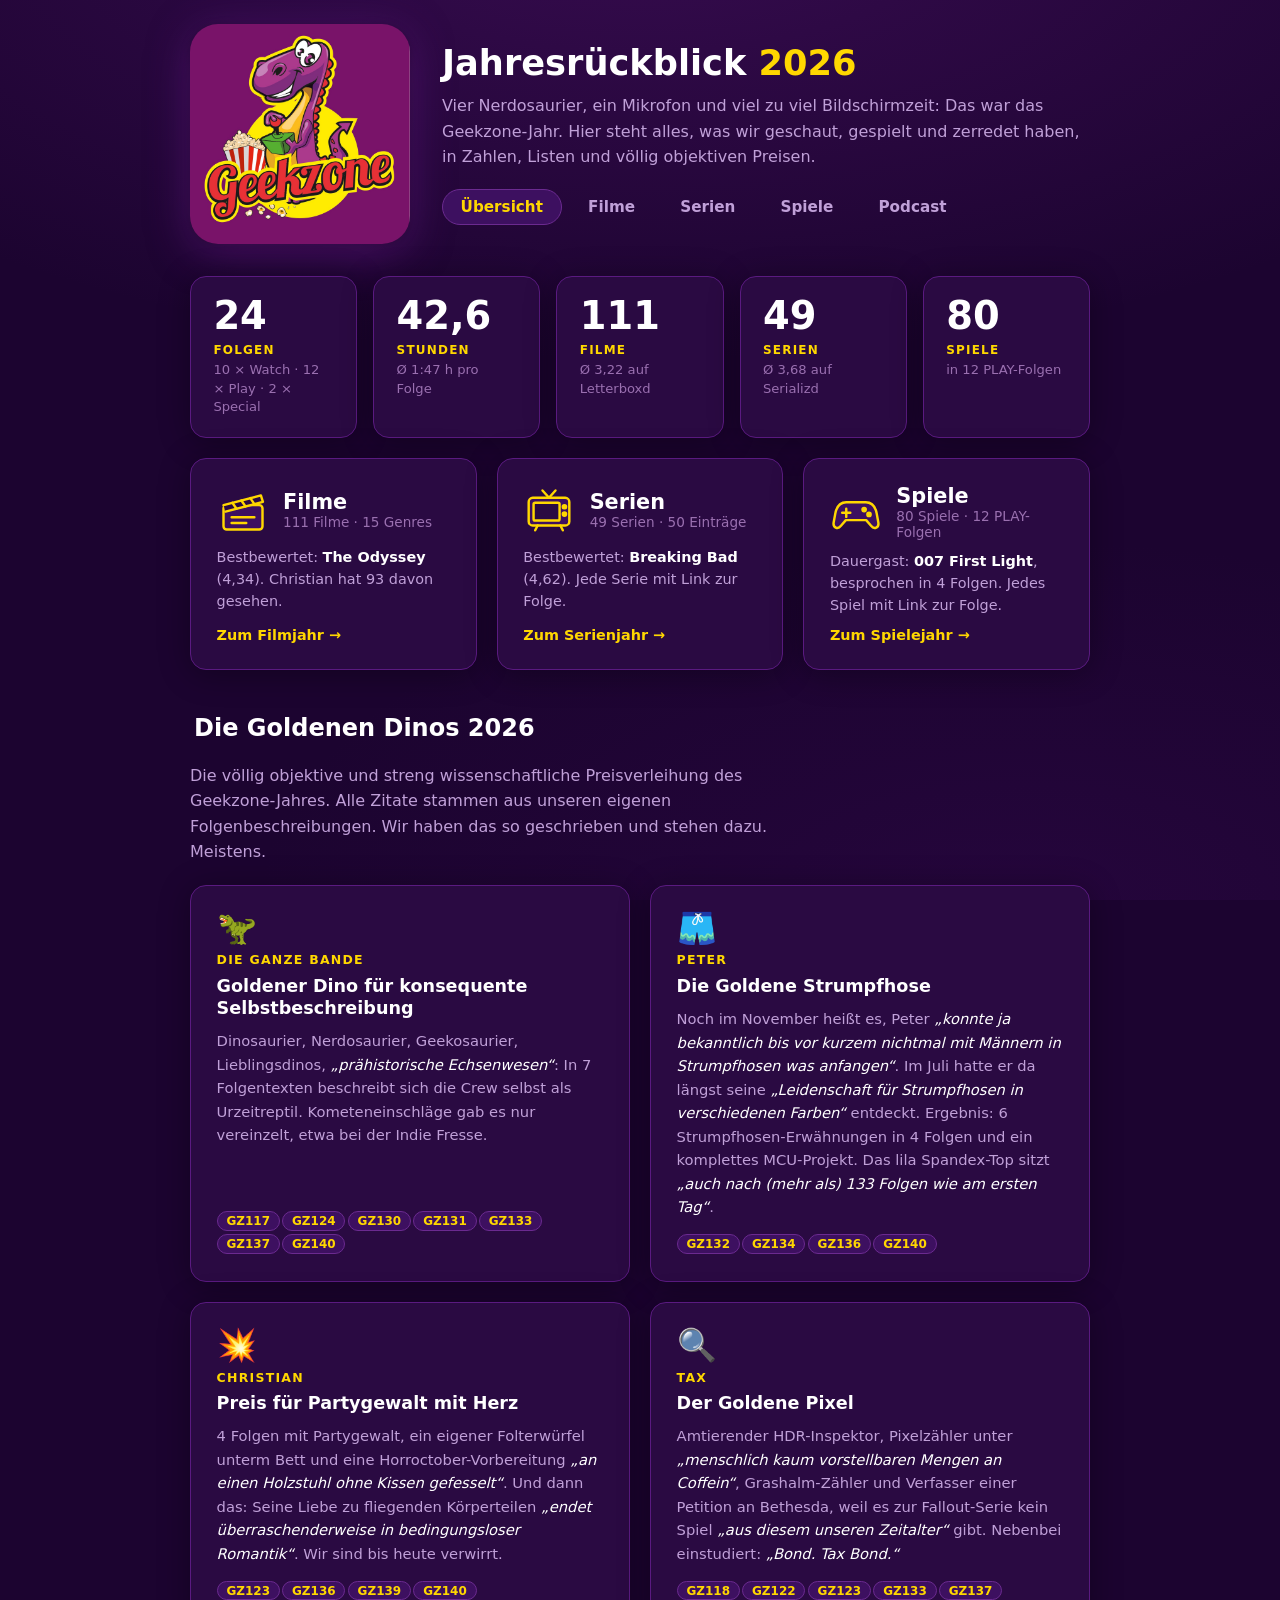
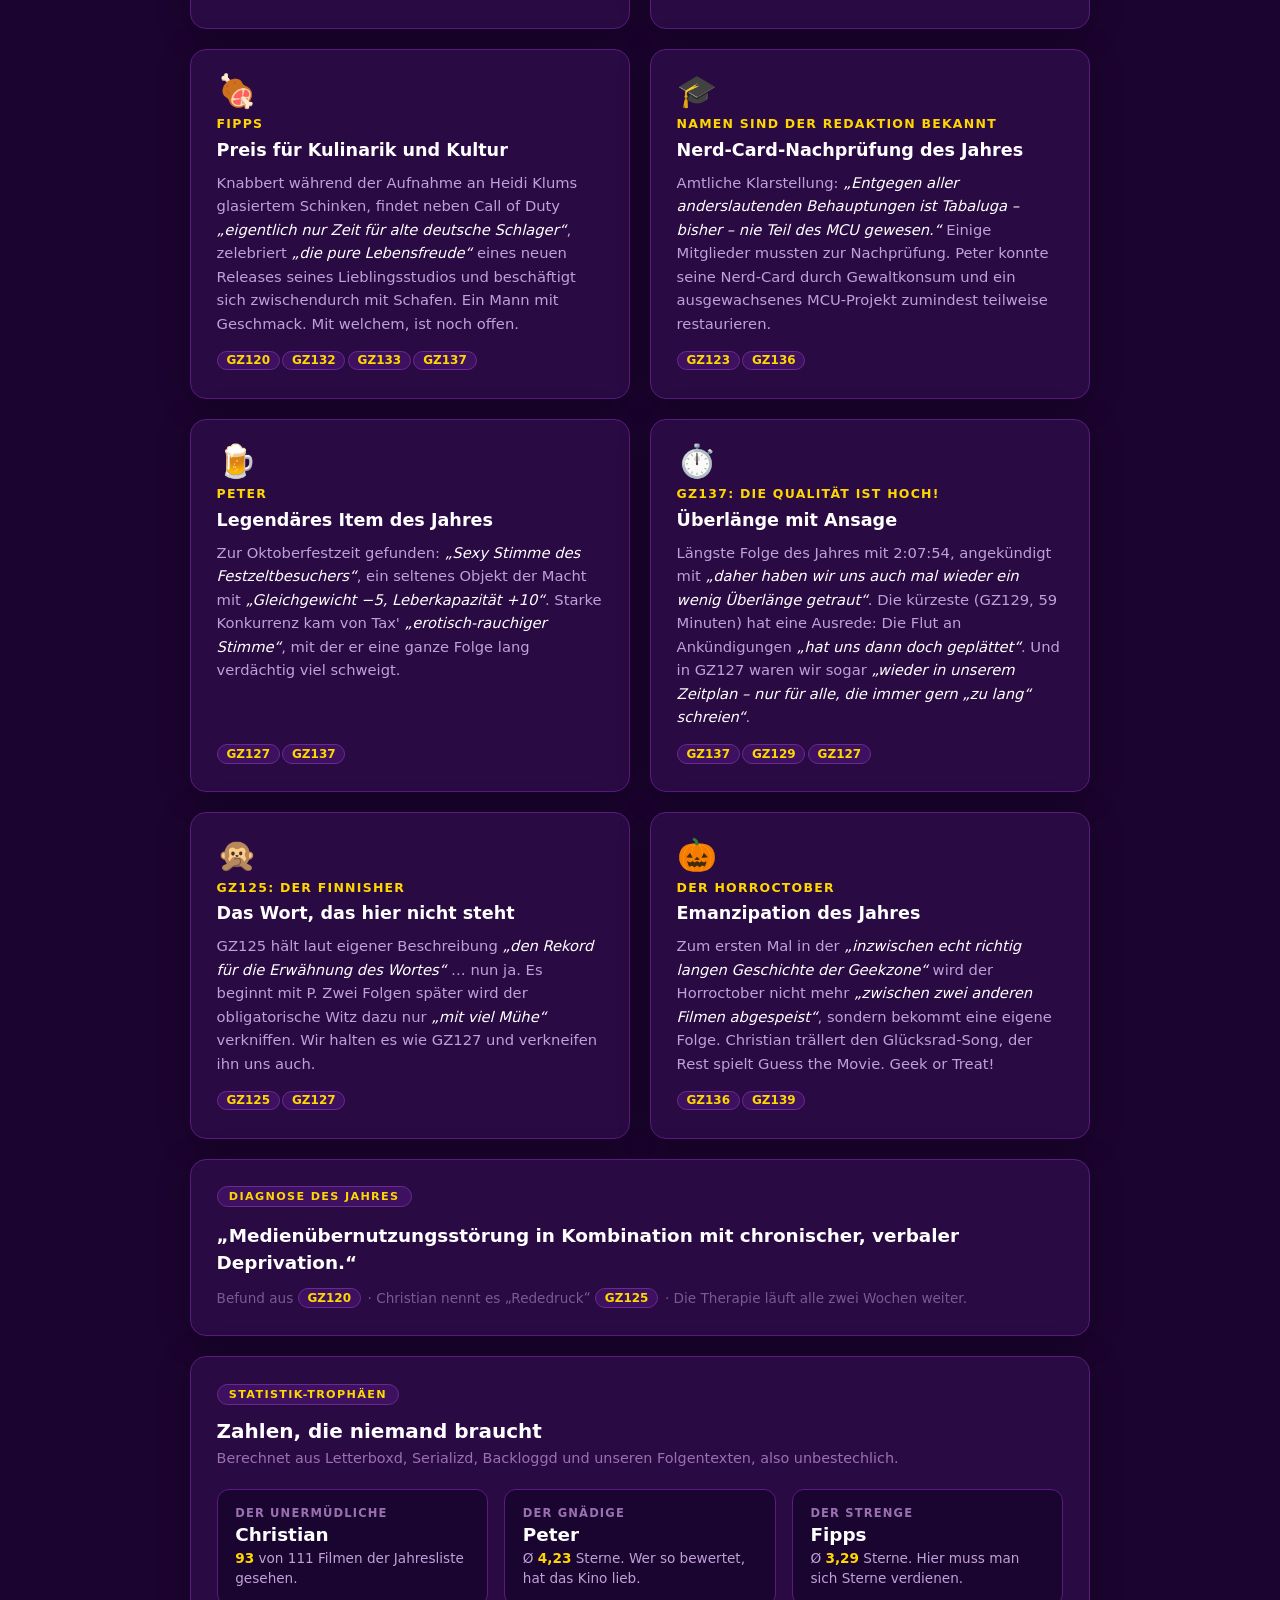
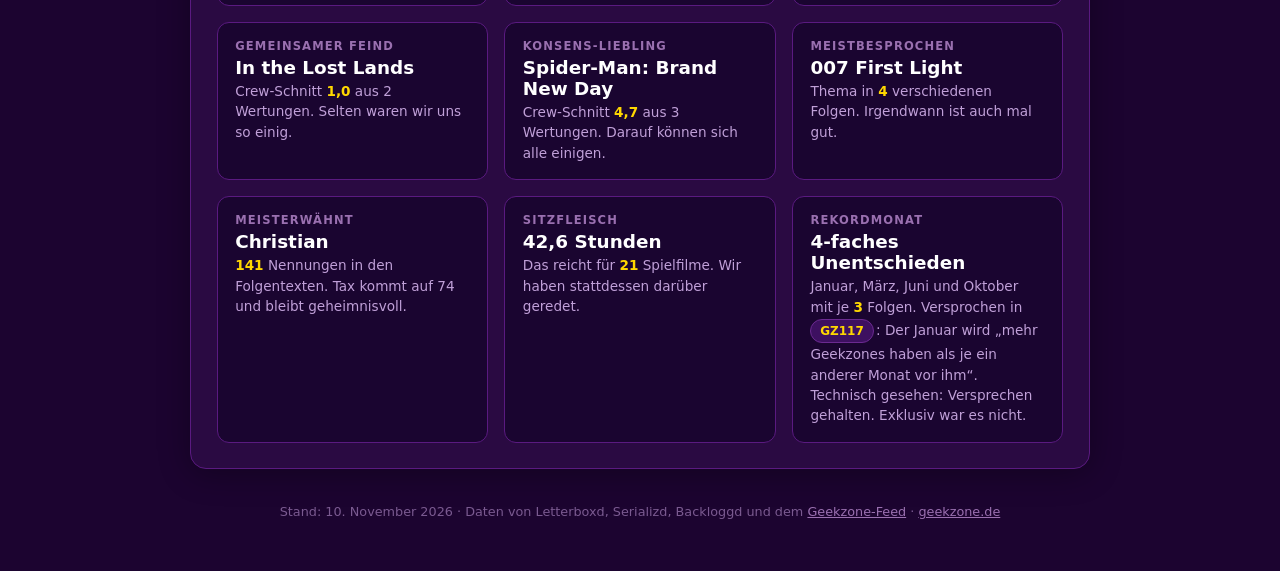
==== commit e60ef250: "feat: add backloggd data" ====
--- a/index.html
+++ b/index.html
@@ -8,12 +8,12 @@
 <link rel="icon" href="assets/logo.jpg">
 <link rel="stylesheet" href="assets/site.css">
 <style>
-  .kpi-row { display: grid; grid-template-columns: repeat(4, minmax(0, 1fr)); gap: 1.25rem; }
+  .kpi-row { display: grid; grid-template-columns: repeat(5, minmax(0, 1fr)); gap: 1rem; }
   .kpi-row .card { padding: 1.25rem 1.4rem; }
   .kpi-row .num { font-size: 2.4rem; font-weight: 800; color: #fff; line-height: 1; font-variant-numeric: tabular-nums; }
   .kpi-row .lbl { font-size: .75rem; color: var(--gold); font-weight: 700; text-transform: uppercase; letter-spacing: .1em; margin-top: .45rem; }
   .kpi-row .sub2 { font-size: .82rem; color: var(--ink-3); margin-top: .3rem; line-height: 1.4; }
-  @media (max-width: 760px) { .kpi-row { grid-template-columns: repeat(2, minmax(0, 1fr)); } .kpi-row .num { font-size: 2rem; } }
+  @media (max-width: 860px) { .kpi-row { grid-template-columns: repeat(2, minmax(0, 1fr)); } .kpi-row > :first-child { grid-column: 1 / -1; } .kpi-row .num { font-size: 2rem; } }
 
   .tiles { display: grid; grid-template-columns: repeat(3, minmax(0, 1fr)); gap: 1.25rem; }
   @media (max-width: 760px) { .tiles { grid-template-columns: minmax(0, 1fr); } }
@@ -65,7 +65,7 @@
       <a href="index.html" class="active" aria-current="page">Übersicht</a>
       <a href="filme.html">Filme</a>
       <a href="serien.html">Serien</a>
-      <span class="soon">Spiele<small>bald</small></span>
+      <a href="spiele.html">Spiele</a>
       <a href="https://www.geekzone.de/">Podcast</a>
     </nav>
   </div>
@@ -80,12 +80,13 @@
 <script src="data/overview-2026.js"></script>
 <script src="data/films-2026.js"></script>
 <script src="data/series-2026.js"></script>
+<script src="data/games-2026.js"></script>
 <script>
 (() => {
-  const O = window.GZ_OVERVIEW, F = window.GZ_FILMS, SE = window.GZ_SERIES;
+  const O = window.GZ_OVERVIEW, F = window.GZ_FILMS, SE = window.GZ_SERIES, GA = window.GZ_GAMES;
   const app = document.getElementById('app');
-  if (!O || !F || !SE) {
-    app.innerHTML = '<div class="card"><p>Daten fehlen. Bitte <code>scripts/build_overview.py</code>, <code>fetch_letterboxd.py</code> und <code>build_series.py</code> ausführen.</p></div>';
+  if (!O || !F || !SE || !GA) {
+    app.innerHTML = '<div class="card"><p>Daten fehlen. Bitte <code>scripts/build_overview.py</code>, <code>fetch_letterboxd.py</code>, <code>build_series.py</code> und <code>build_games.py</code> ausführen.</p></div>';
     return;
   }
   const esc = s => String(s ?? '').replace(/[&<>"']/g, c => ({ '&': '&amp;', '<': '&lt;', '>': '&gt;', '"': '&quot;', "'": '&#39;' }[c]));
@@ -109,6 +110,7 @@
   const sAvg = avg(series.filter(s => s.rating != null).map(s => s.rating));
   const topFilm = films.find(f => f.slug === F.stats.lbExtremes.best[0]);
   const topSeries = series.filter(s => s.rating != null).reduce((a, b) => b.rating > a.rating ? b : a);
+  const topGame = GA.games.reduce((a, b) => b.episodes.length > a.episodes.length ? b : a);
 
   /* ---------- Statistik-Trophäen (aus den Daten) ---------- */
   const crew = F.podcasters.filter(p => p.hasData);
@@ -120,7 +122,8 @@
   const foe = scored.reduce((a, b) => b.c.v < a.c.v ? b : a);
   const fav = scored.filter(x => x.c.n >= 3).reduce((a, b) => b.c.v > a.c.v || (b.c.v === a.c.v && b.c.n > a.c.n) ? b : a, { c: { v: -1, n: 0 } });
   const talked = [...films.map(f => ({ t: f.title, n: f.episodes.filter(e => e.how === 'match').length })),
-                  ...series.map(s => ({ t: s.title, n: s.episodes.filter(e => e.how === 'match').length }))]
+                  ...series.map(s => ({ t: s.title, n: s.episodes.filter(e => e.how === 'match').length })),
+                  ...GA.games.map(g => ({ t: g.title, n: g.episodes.filter(e => e.how === 'match').length }))]
                  .reduce((a, b) => b.n > a.n ? b : a);
   const men = Object.entries(O.mentions).sort((a, b) => b[1] - a[1]);
   const MONTHS = ['Januar', 'Februar', 'März', 'April', 'Mai', 'Juni', 'Juli', 'August', 'September', 'Oktober', 'November', 'Dezember'];
@@ -139,6 +142,8 @@
         <div class="sub2">Ø ${num(fAvg)} auf Letterboxd</div></div>
       <div class="card"><div class="num">${SE.shows}</div><div class="lbl">Serien</div>
         <div class="sub2">Ø ${num(sAvg)} auf Serializd</div></div>
+      <div class="card"><div class="num">${GA.count}</div><div class="lbl">Spiele</div>
+        <div class="sub2">in ${O.byType.PLAY} PLAY-Folgen</div></div>
     </section>
 
     <section class="tiles" aria-label="Rubriken">
@@ -152,11 +157,11 @@
         <p>Bestbewertet: <b>${esc(topSeries.title)}</b> (${num(topSeries.rating)}). Jede Serie mit Link zur Folge.</p>
         <span class="go">Zum Serienjahr →</span>
       </a>
-      <div class="card tile" aria-disabled="true">
-        <div class="tile-head"><img src="assets/icons/spiele.svg" alt="" width="52" height="52"><div><h3>Spiele</h3><div class="cnt">${O.byType.PLAY} PLAY-Folgen</div></div></div>
-        <p>Die Spiele-Liste von Backloggd folgt. Bis dahin: Ohren auf, GeekZone rein.</p>
-        <span class="go">Kommt bald</span>
-      </div>
+      <a class="card tile" href="spiele.html">
+        <div class="tile-head"><img src="assets/icons/spiele.svg" alt="" width="52" height="52"><div><h3>Spiele</h3><div class="cnt">${GA.count} Spiele · ${O.byType.PLAY} PLAY-Folgen</div></div></div>
+        <p>Dauergast: <b>${esc(topGame.title)}</b>, besprochen in ${topGame.episodes.length} Folgen. Jedes Spiel mit Link zur Folge.</p>
+        <span class="go">Zum Spielejahr →</span>
+      </a>
     </section>
 
     <div class="section-title"><h2>Die Goldenen Dinos ${O.year}</h2></div>
@@ -274,7 +279,7 @@
     <section class="card">
       <span class="card-label">Statistik-Trophäen</span>
       <h2>Zahlen, die niemand braucht</h2>
-      <p class="sub">Berechnet aus Letterboxd, Serializd und unseren Folgentexten, also unbestechlich.</p>
+      <p class="sub">Berechnet aus Letterboxd, Serializd, Backloggd und unseren Folgentexten, also unbestechlich.</p>
       <div class="trophies">
         <div class="trophy"><div class="t">Der Unermüdliche</div><div class="w">${esc(most.name)}</div>
           <div class="d"><b>${most.watched}</b> von ${films.length} Filmen der Jahresliste gesehen.</div></div>
@@ -301,7 +306,7 @@
 
   document.getElementById('footer').innerHTML = `
     Stand: ${new Date(O.generated + 'T12:00:00').toLocaleDateString('de-DE', { day: 'numeric', month: 'long', year: 'numeric' })} ·
-    Daten von Letterboxd, Serializd und dem <a href="https://www.geekzone.de/feed/mp3">Geekzone-Feed</a> ·
+    Daten von Letterboxd, Serializd, Backloggd und dem <a href="https://www.geekzone.de/feed/mp3">Geekzone-Feed</a> ·
     <a href="https://www.geekzone.de/">geekzone.de</a>`;
 })();
 </script>
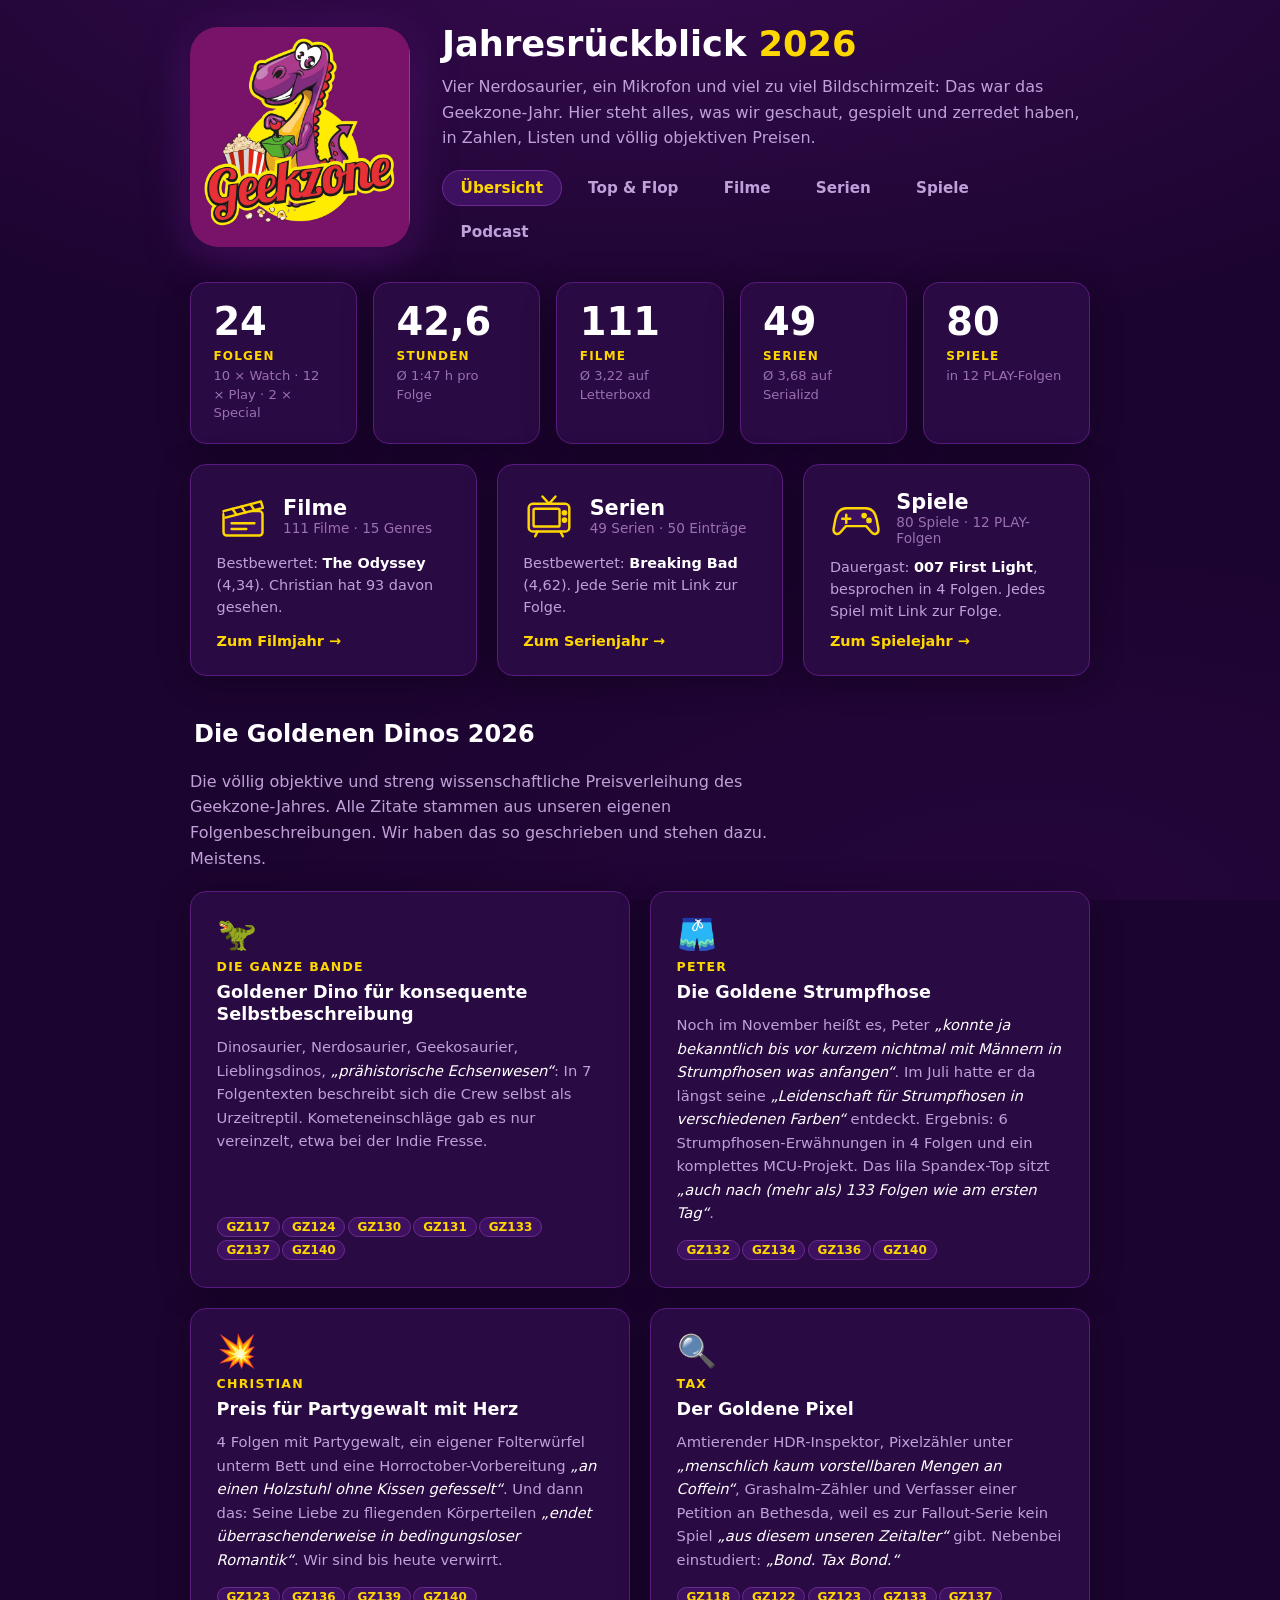
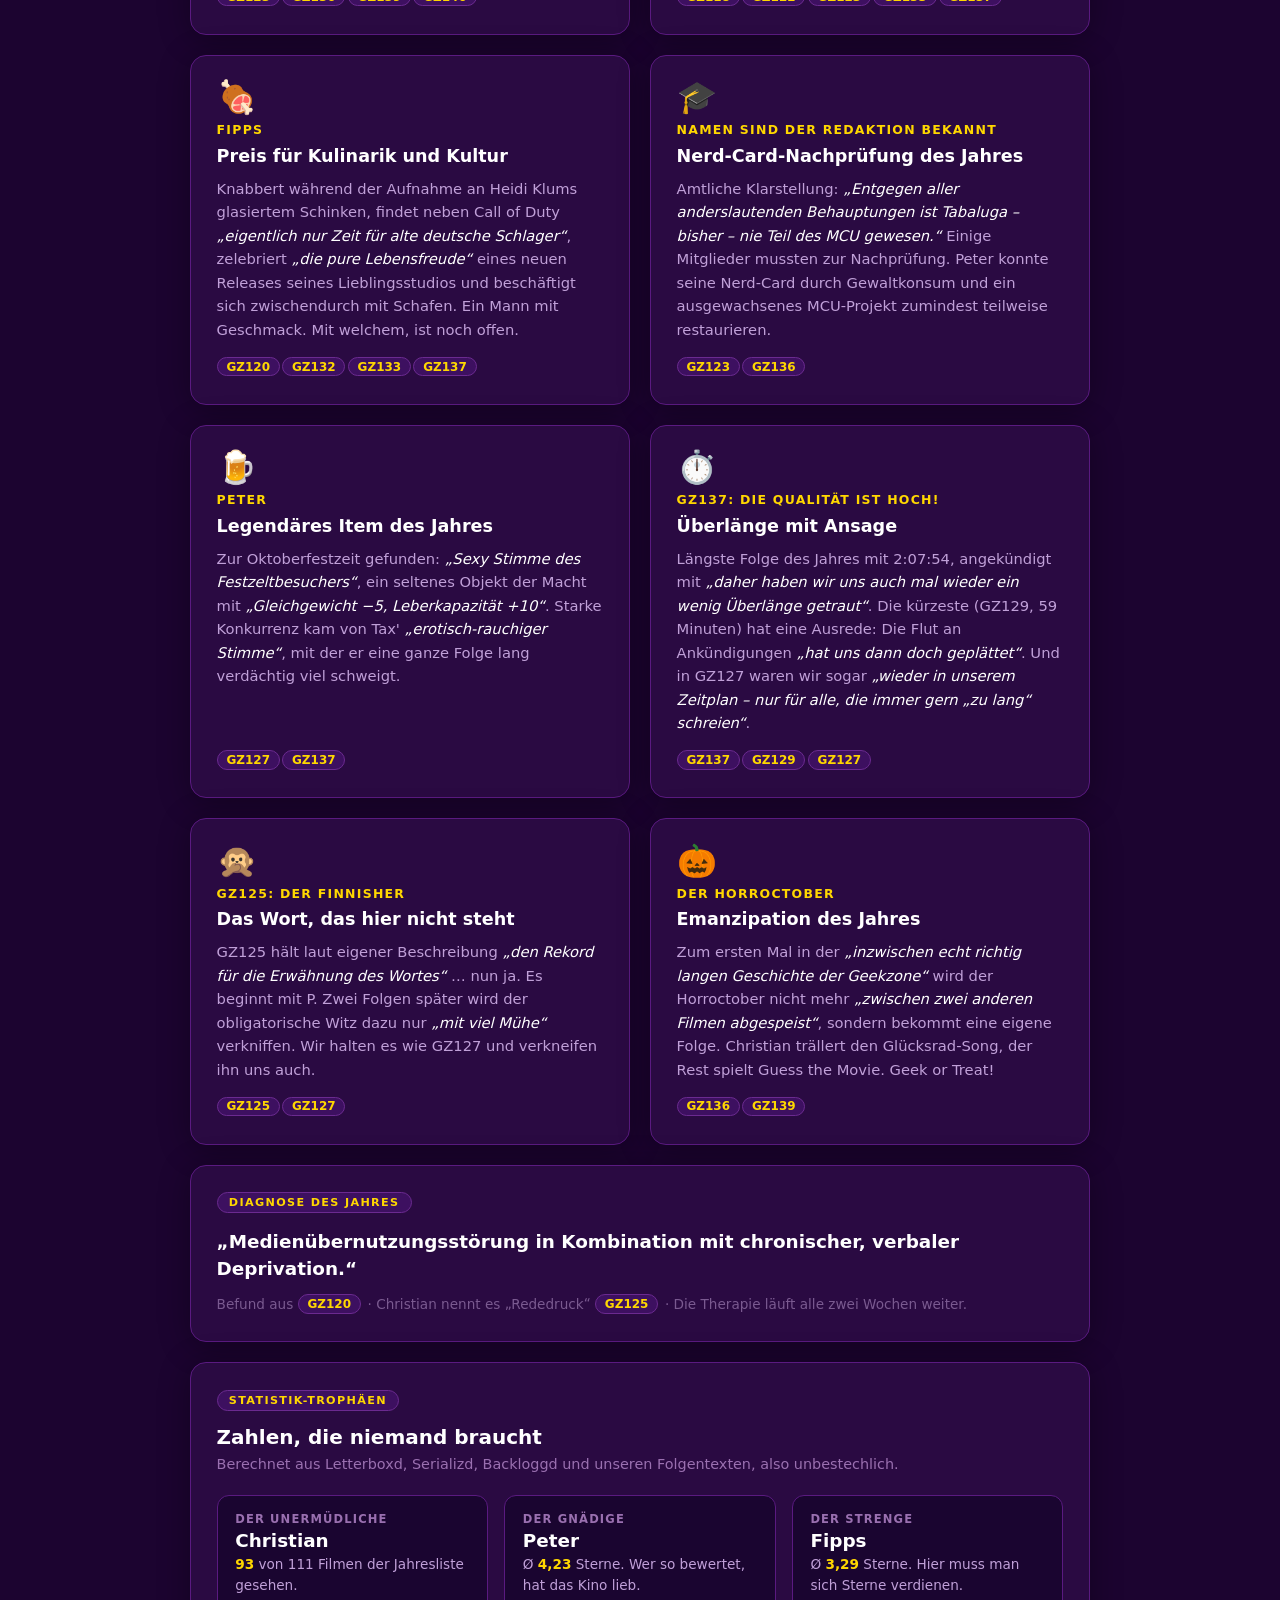
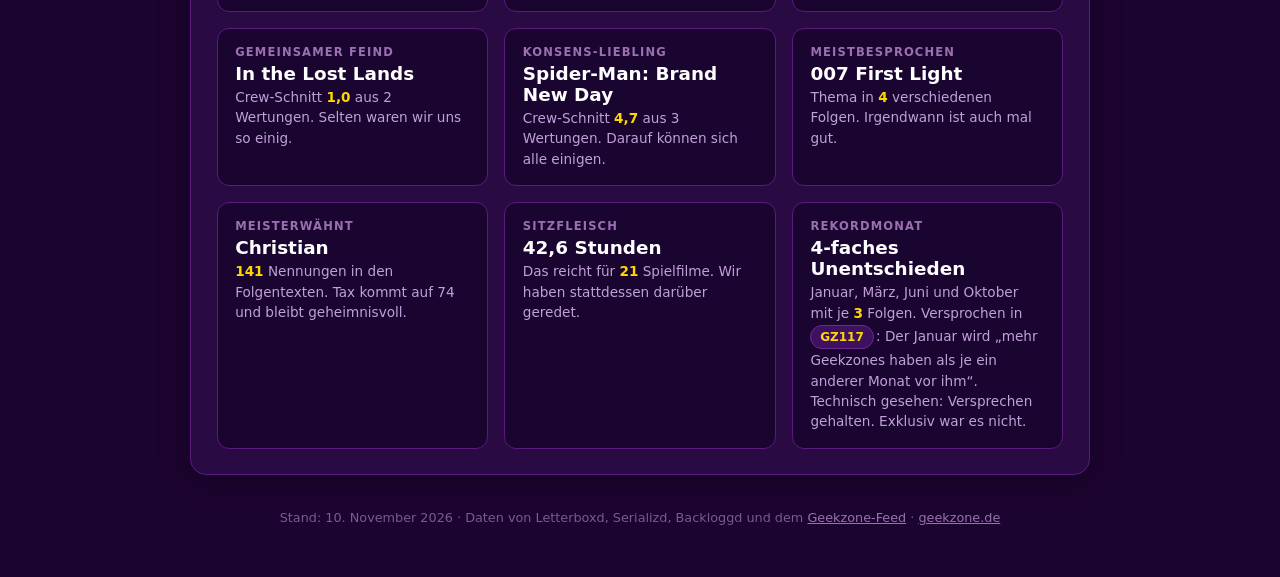
==== commit 076bdebf: "Add top/Flop" ====
--- a/index.html
+++ b/index.html
@@ -63,6 +63,7 @@
       gespielt und zerredet haben, in Zahlen, Listen und völlig objektiven Preisen.</p>
     <nav class="hero-nav" aria-label="Rubriken">
       <a href="index.html" class="active" aria-current="page">Übersicht</a>
+      <a href="topflop.html">Top &amp; Flop</a>
       <a href="filme.html">Filme</a>
       <a href="serien.html">Serien</a>
       <a href="spiele.html">Spiele</a>
